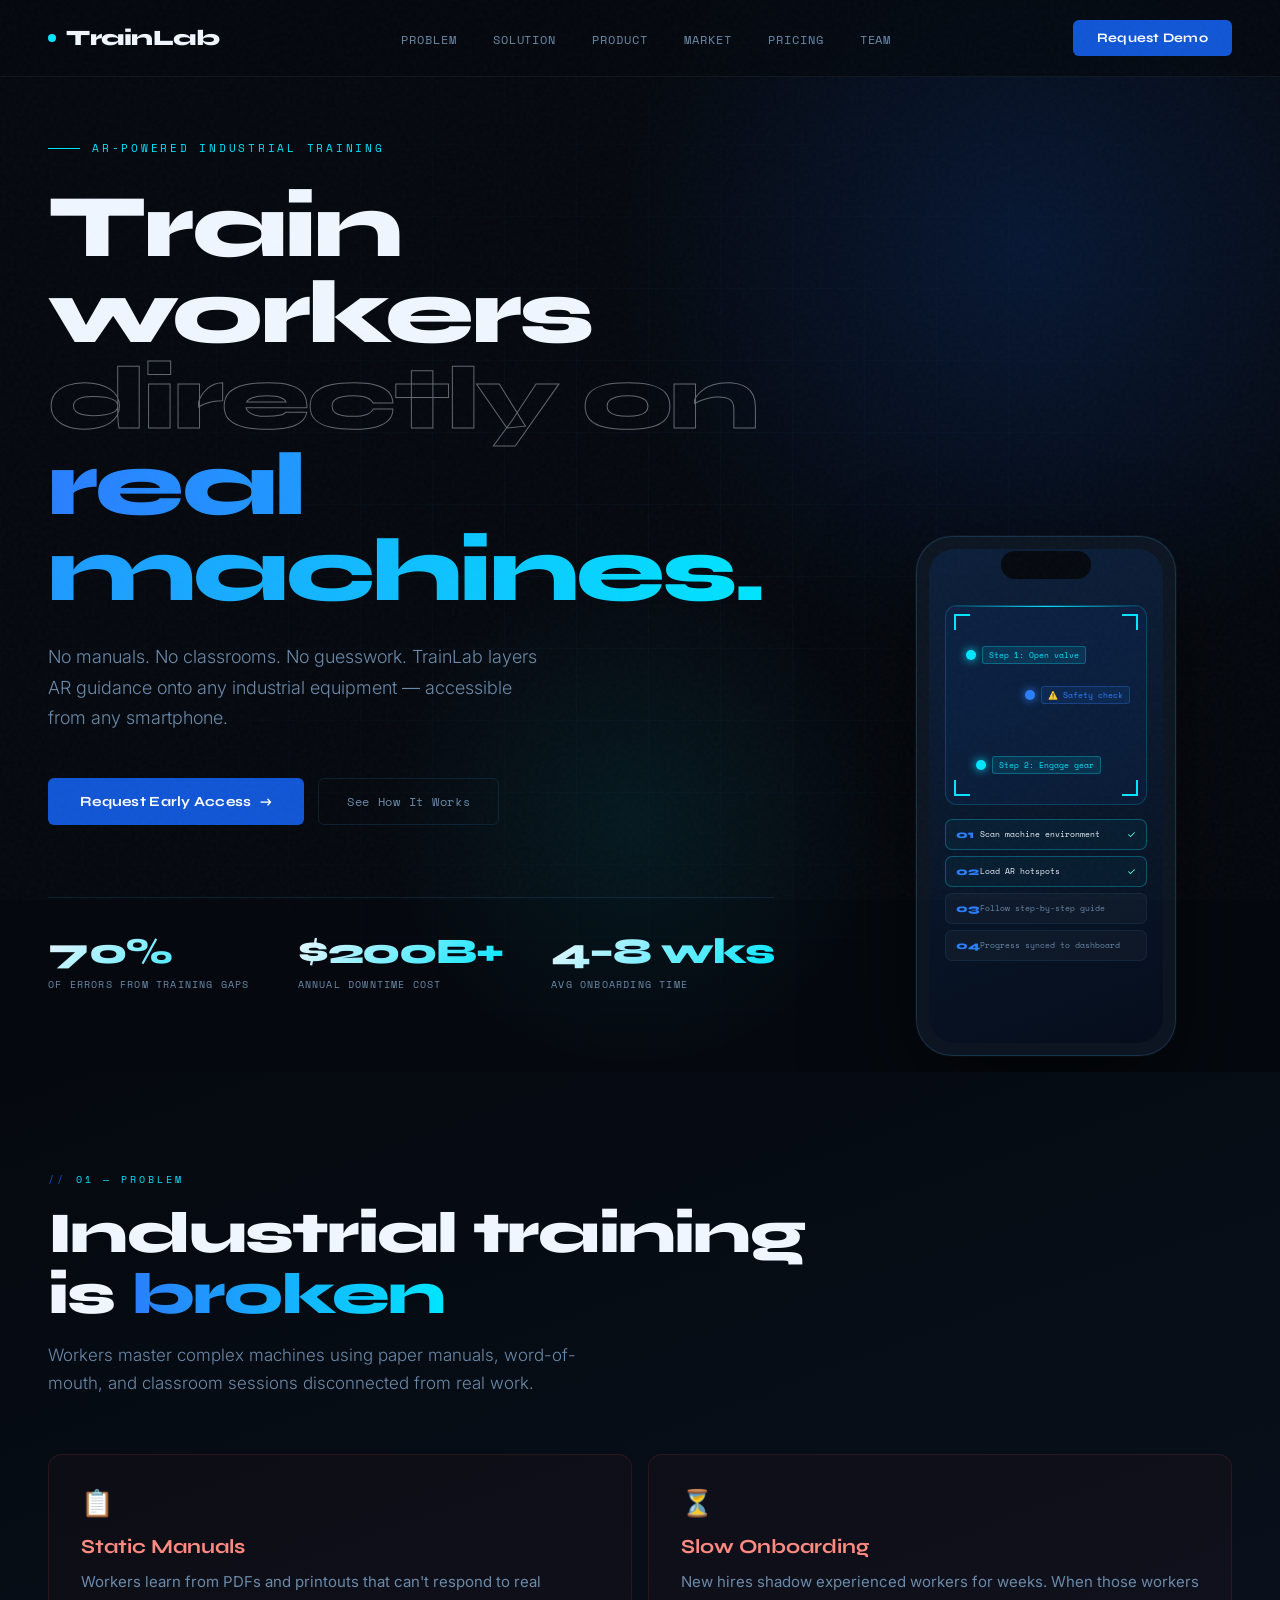
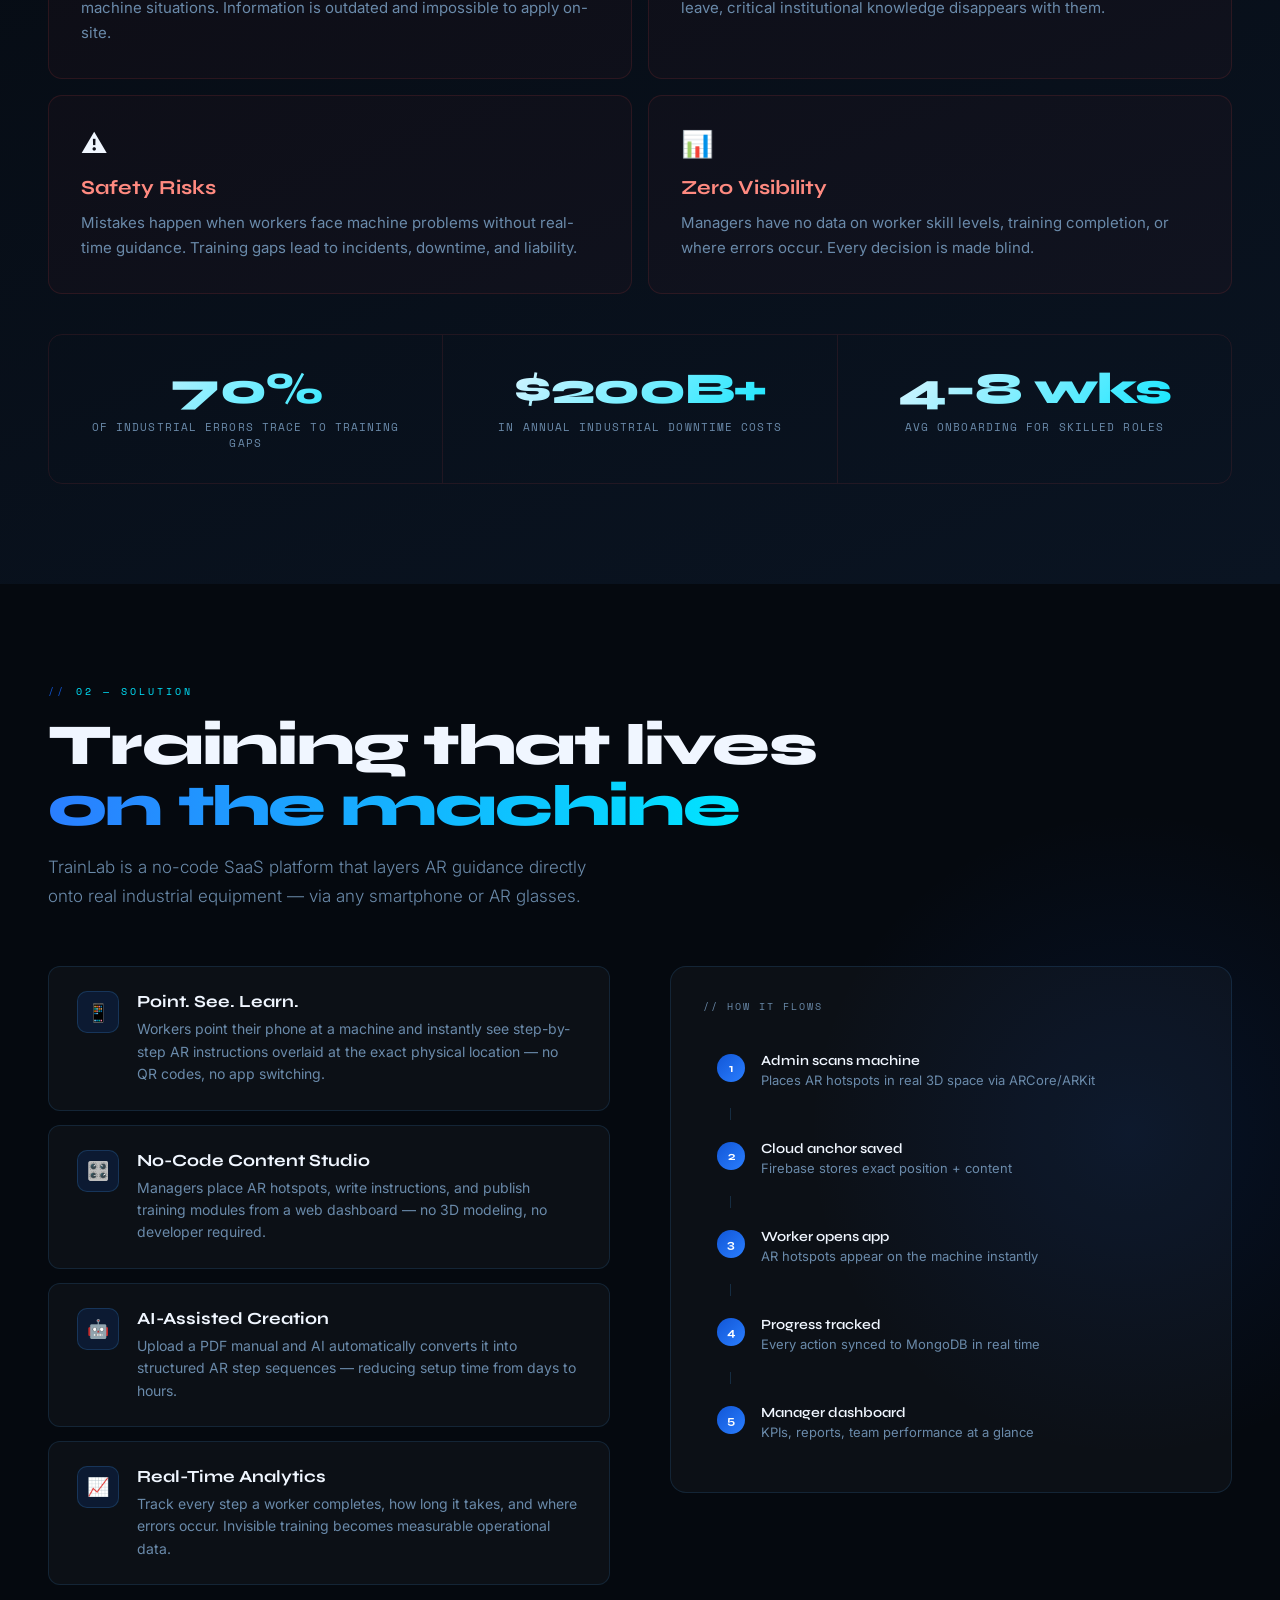
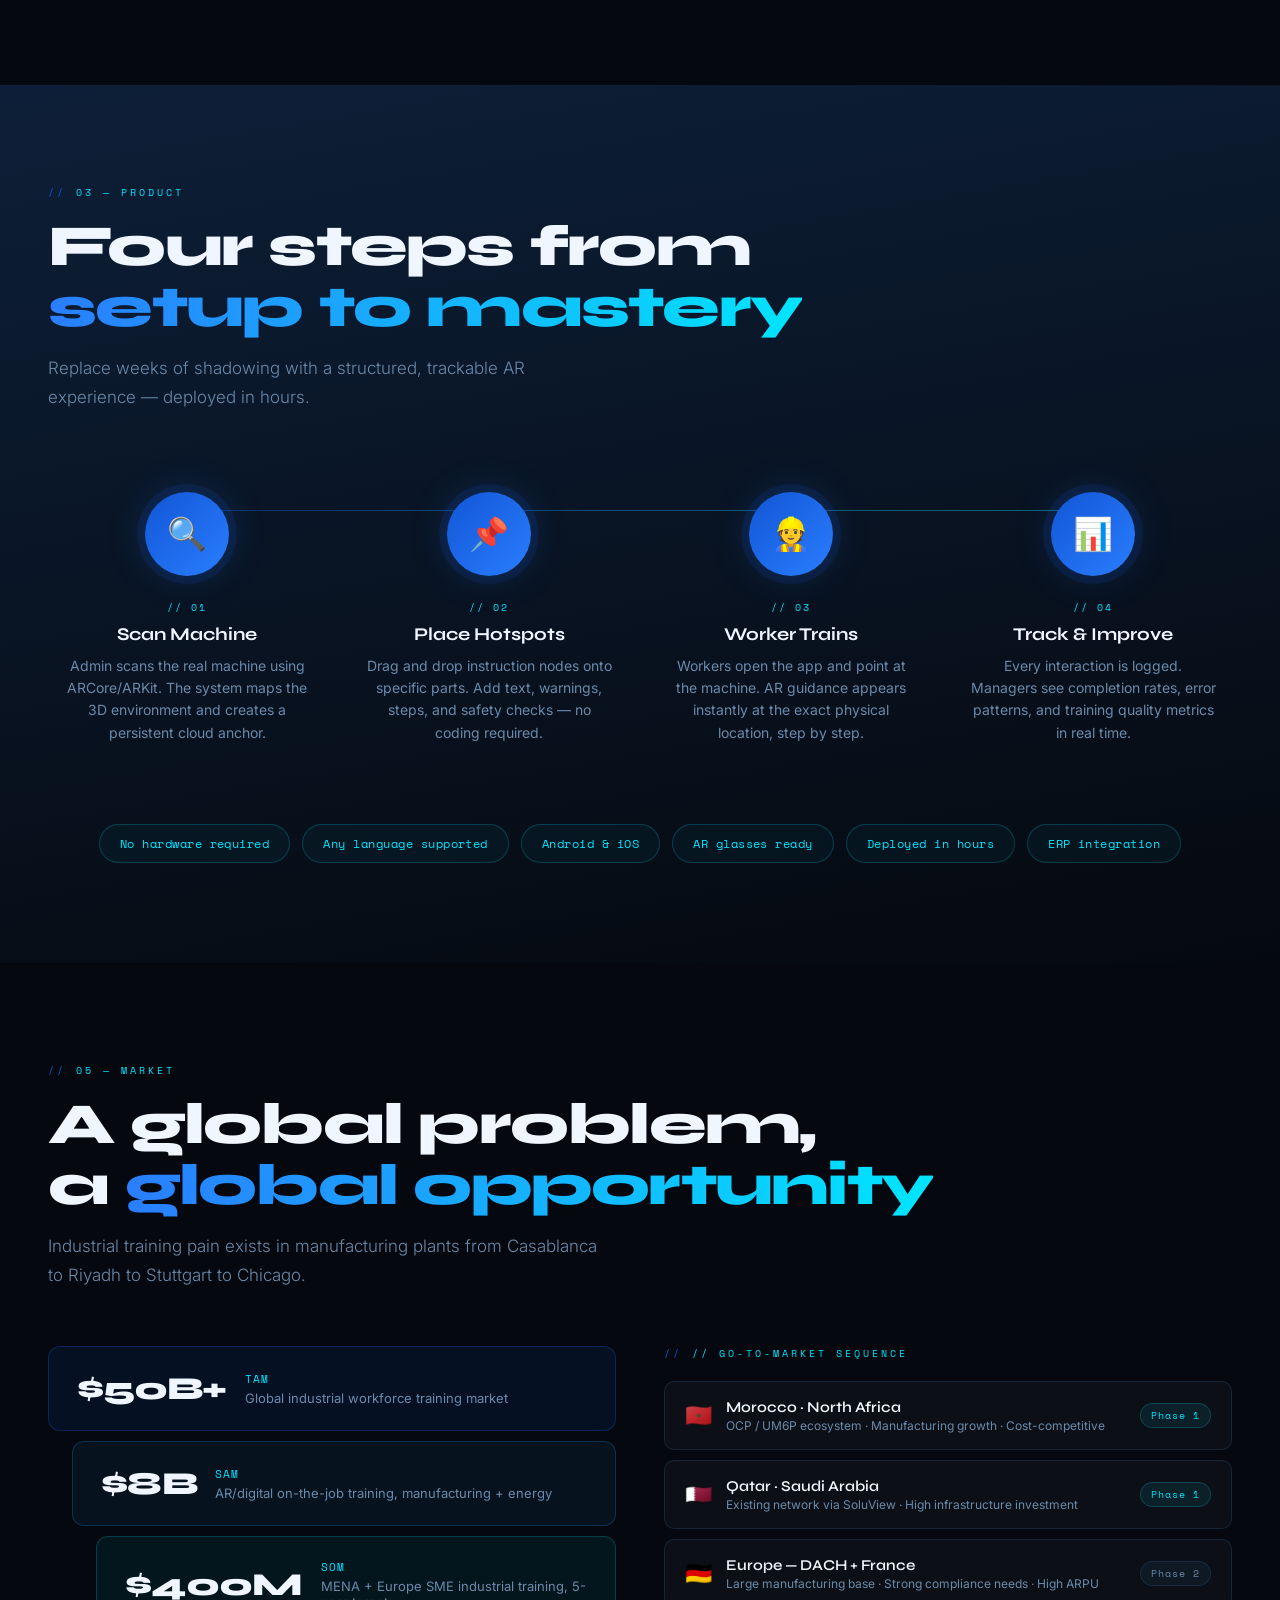
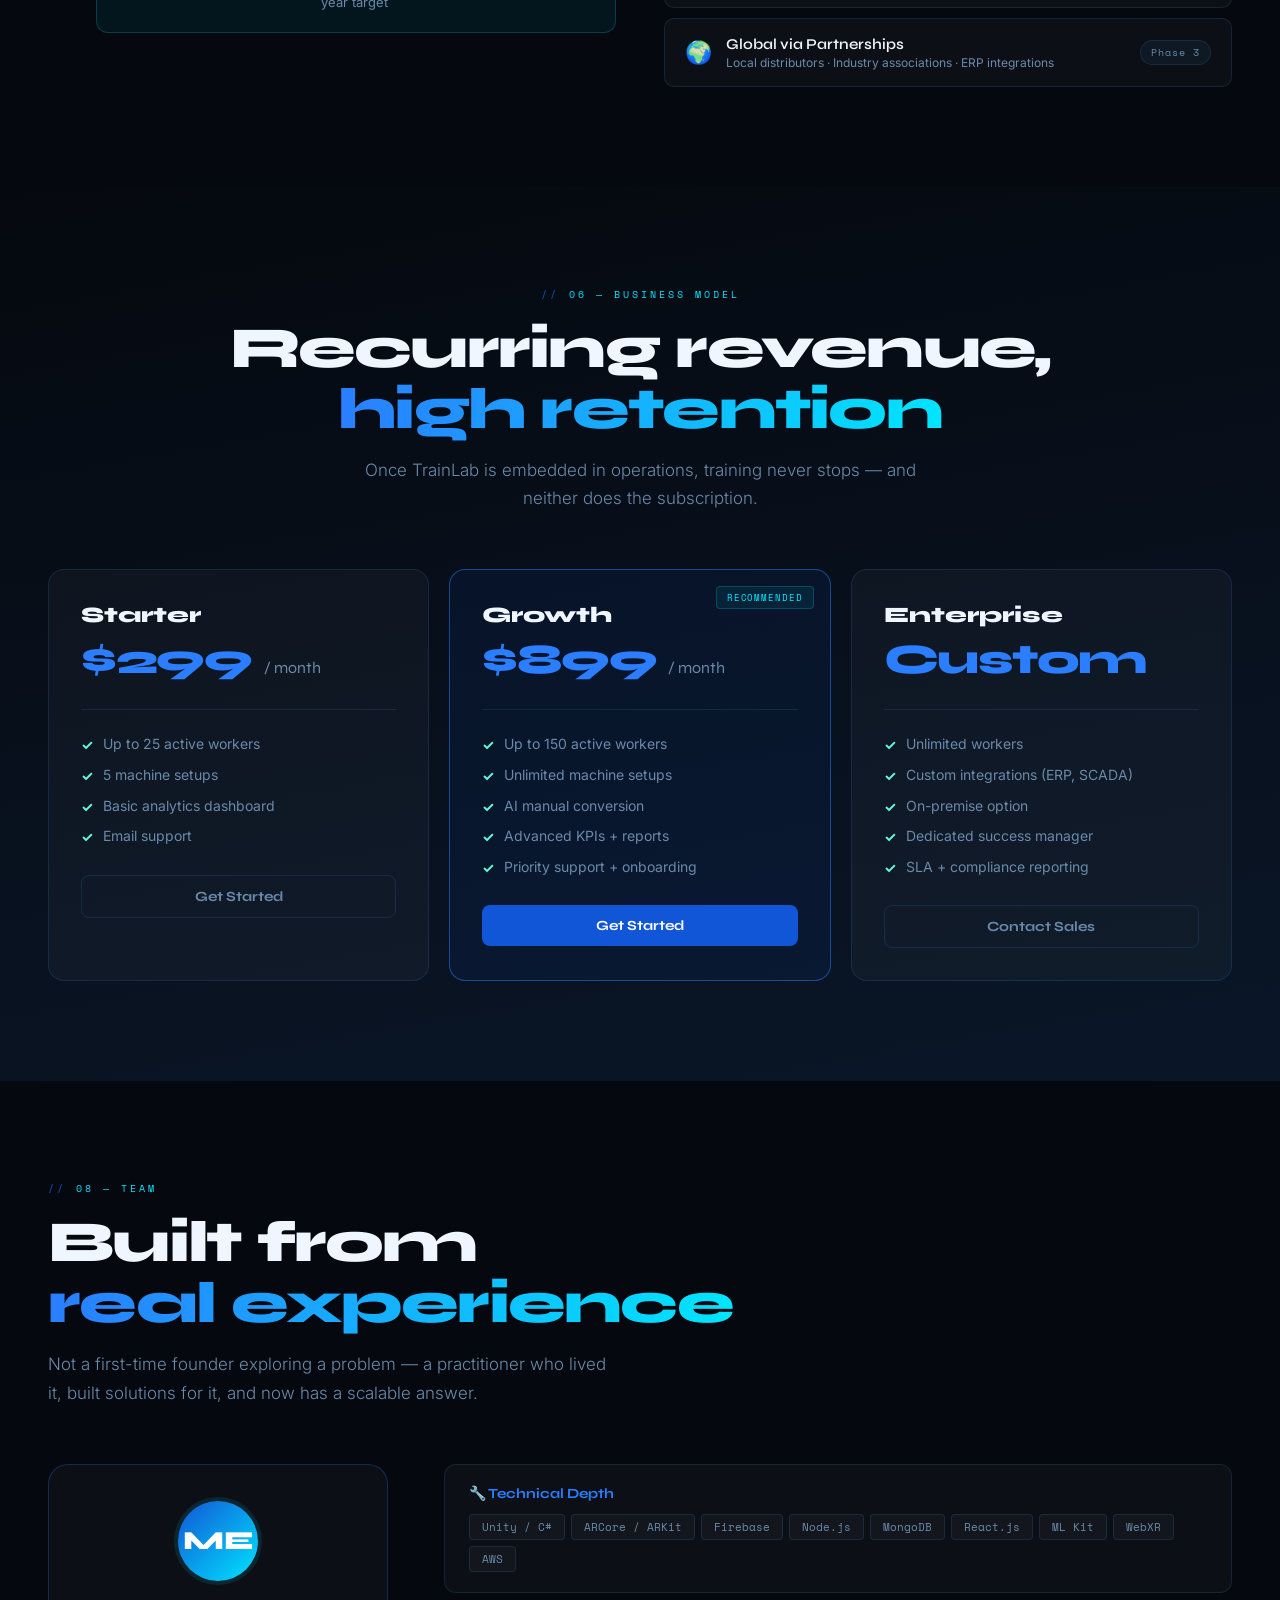
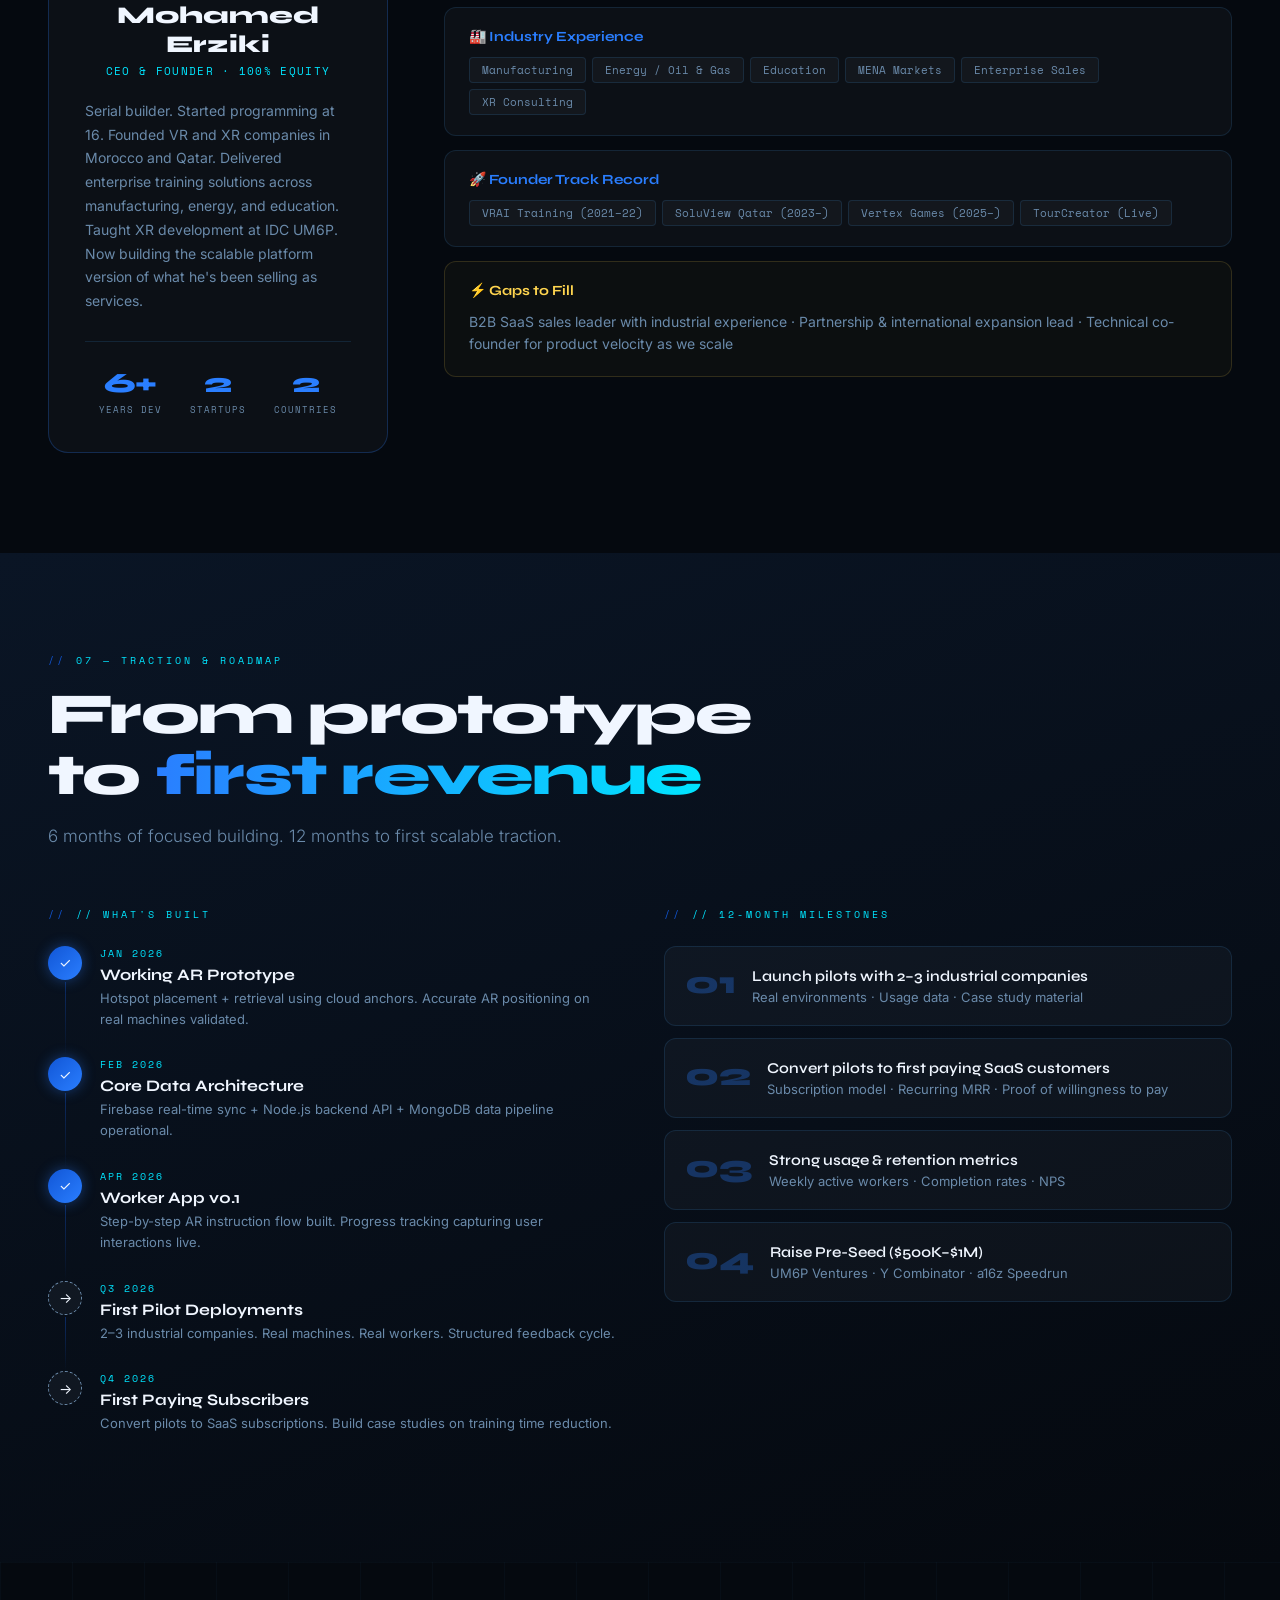
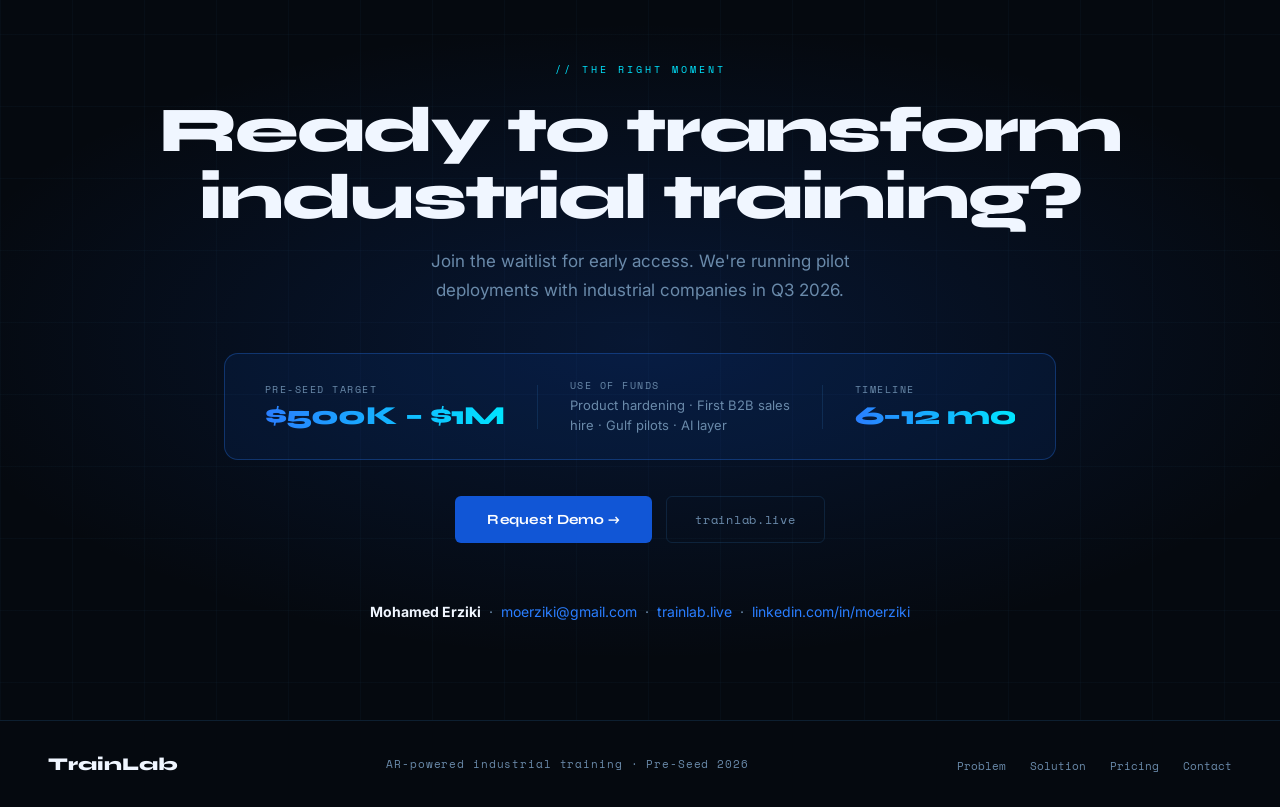
==== index.html @ 1e405a96 "Rename trainlab-landing.html to index.html" ====
<!DOCTYPE html>
<html lang="en">
<head>
  <meta charset="UTF-8" />
  <meta name="viewport" content="width=device-width, initial-scale=1.0" />
  <title>TrainLab — AR Industrial Training</title>
  <link rel="preconnect" href="https://fonts.googleapis.com" />
  <link rel="preconnect" href="https://fonts.gstatic.com" crossorigin />
  <link href="https://fonts.googleapis.com/css2?family=Syne:wght@400;500;600;700;800&family=Space+Mono:ital,wght@0,400;0,700;1,400&family=Inter:wght@300;400;500&display=swap" rel="stylesheet" />
  <style>
    :root {
      --ink: #05090f;
      --ink2: #0c1521;
      --blue: #1156d6;
      --blue-bright: #2a7eff;
      --cyan: #00e5ff;
      --cyan2: #64ffda;
      --white: #f0f6ff;
      --muted: #6a8aaa;
      --card: rgba(255,255,255,0.03);
      --border: rgba(66,165,245,0.14);
      --red: #ff4d4d;
    }
    *, *::before, *::after { box-sizing: border-box; margin: 0; padding: 0; }
    html { scroll-behavior: smooth; }
    body {
      font-family: 'Inter', sans-serif;
      background: var(--ink);
      color: var(--white);
      overflow-x: hidden;
    }

    /* ── NOISE TEXTURE ── */
    body::before {
      content: '';
      position: fixed;
      inset: 0;
      background-image: url("data:image/svg+xml,%3Csvg viewBox='0 0 256 256' xmlns='http://www.w3.org/2000/svg'%3E%3Cfilter id='n'%3E%3CfeTurbulence type='fractalNoise' baseFrequency='0.9' numOctaves='4' stitchTiles='stitch'/%3E%3C/filter%3E%3Crect width='100%25' height='100%25' filter='url(%23n)' opacity='1'/%3E%3C/svg%3E");
      opacity: 0.03;
      pointer-events: none;
      z-index: 9999;
    }

    /* ── NAV ── */
    nav {
      position: fixed;
      top: 0; left: 0; right: 0;
      z-index: 100;
      display: flex;
      align-items: center;
      justify-content: space-between;
      padding: 20px 48px;
      border-bottom: 1px solid rgba(255,255,255,0.05);
      backdrop-filter: blur(20px);
      background: rgba(5,9,15,0.7);
    }
    .nav-logo {
      font-family: 'Syne', sans-serif;
      font-weight: 800;
      font-size: 22px;
      color: var(--white);
      letter-spacing: -0.02em;
      display: flex;
      align-items: center;
      gap: 10px;
      text-decoration: none;
    }
    .nav-logo-dot {
      width: 8px; height: 8px;
      background: var(--cyan);
      border-radius: 50%;
      animation: pulse 2s ease-in-out infinite;
    }
    @keyframes pulse {
      0%, 100% { opacity: 1; transform: scale(1); }
      50% { opacity: 0.5; transform: scale(0.7); }
    }
    .nav-links {
      display: flex;
      gap: 36px;
      list-style: none;
    }
    .nav-links a {
      font-family: 'Space Mono', monospace;
      font-size: 12px;
      color: var(--muted);
      text-decoration: none;
      letter-spacing: 0.08em;
      text-transform: uppercase;
      transition: color 0.2s;
    }
    .nav-links a:hover { color: var(--white); }
    .nav-cta {
      font-family: 'Syne', sans-serif;
      font-weight: 700;
      font-size: 13px;
      padding: 10px 24px;
      background: var(--blue);
      color: #fff;
      border: none;
      border-radius: 6px;
      cursor: pointer;
      text-decoration: none;
      letter-spacing: 0.02em;
      transition: background 0.2s, transform 0.15s;
    }
    .nav-cta:hover { background: var(--blue-bright); transform: translateY(-1px); }

    /* ── HERO ── */
    #hero {
      min-height: 100vh;
      display: flex;
      flex-direction: column;
      justify-content: center;
      align-items: flex-start;
      padding: 140px 48px 80px;
      position: relative;
      overflow: hidden;
    }
    .hero-bg {
      position: absolute;
      inset: 0;
      pointer-events: none;
    }
    .hero-bg-circle1 {
      position: absolute;
      width: 900px; height: 900px;
      border-radius: 50%;
      background: radial-gradient(circle, rgba(17,86,214,0.18) 0%, transparent 65%);
      top: -200px; right: -200px;
    }
    .hero-bg-circle2 {
      position: absolute;
      width: 500px; height: 500px;
      border-radius: 50%;
      background: radial-gradient(circle, rgba(0,229,255,0.07) 0%, transparent 70%);
      bottom: 0; left: 30%;
    }
    .hero-grid {
      position: absolute;
      inset: 0;
      background-image:
        linear-gradient(rgba(66,165,245,0.04) 1px, transparent 1px),
        linear-gradient(90deg, rgba(66,165,245,0.04) 1px, transparent 1px);
      background-size: 72px 72px;
      mask-image: radial-gradient(ellipse 70% 70% at 50% 50%, black, transparent);
    }
    .hero-eyebrow {
      font-family: 'Space Mono', monospace;
      font-size: 11px;
      letter-spacing: 0.25em;
      text-transform: uppercase;
      color: var(--cyan);
      margin-bottom: 28px;
      display: flex;
      align-items: center;
      gap: 12px;
      opacity: 0;
      animation: fadeUp 0.7s 0.1s forwards;
    }
    .hero-eyebrow::before {
      content: '';
      display: block;
      width: 32px; height: 1px;
      background: var(--cyan);
    }
    .hero-title {
      font-family: 'Syne', sans-serif;
      font-weight: 800;
      font-size: clamp(52px, 7vw, 96px);
      line-height: 0.96;
      letter-spacing: -0.03em;
      max-width: 820px;
      opacity: 0;
      animation: fadeUp 0.7s 0.2s forwards;
    }
    .hero-title .line2 { color: transparent; -webkit-text-stroke: 1px rgba(240,246,255,0.4); }
    .hero-title .accent {
      background: linear-gradient(90deg, var(--blue-bright), var(--cyan));
      -webkit-background-clip: text;
      -webkit-text-fill-color: transparent;
      background-clip: text;
    }
    .hero-sub {
      font-size: 18px;
      font-weight: 300;
      color: var(--muted);
      max-width: 500px;
      line-height: 1.7;
      margin-top: 28px;
      opacity: 0;
      animation: fadeUp 0.7s 0.35s forwards;
    }
    .hero-actions {
      display: flex;
      gap: 14px;
      margin-top: 44px;
      opacity: 0;
      animation: fadeUp 0.7s 0.5s forwards;
    }
    .btn-primary {
      font-family: 'Syne', sans-serif;
      font-weight: 700;
      font-size: 14px;
      padding: 14px 32px;
      background: var(--blue);
      color: #fff;
      border: none;
      border-radius: 6px;
      cursor: pointer;
      text-decoration: none;
      letter-spacing: 0.02em;
      transition: background 0.2s, transform 0.15s;
      display: inline-flex;
      align-items: center;
      gap: 8px;
    }
    .btn-primary:hover { background: var(--blue-bright); transform: translateY(-2px); }
    .btn-secondary {
      font-family: 'Space Mono', monospace;
      font-size: 12px;
      padding: 14px 28px;
      border: 1px solid var(--border);
      border-radius: 6px;
      color: var(--muted);
      text-decoration: none;
      letter-spacing: 0.06em;
      transition: border-color 0.2s, color 0.2s;
    }
    .btn-secondary:hover { border-color: var(--blue-bright); color: var(--white); }

    .hero-stats {
      display: flex;
      gap: 48px;
      margin-top: 72px;
      padding-top: 32px;
      border-top: 1px solid var(--border);
      opacity: 0;
      animation: fadeUp 0.7s 0.65s forwards;
    }
    .hs {
      display: flex;
      flex-direction: column;
      gap: 4px;
    }
    .hs-num {
      font-family: 'Syne', sans-serif;
      font-size: 36px;
      font-weight: 800;
      background: linear-gradient(135deg, var(--white), var(--cyan));
      -webkit-background-clip: text;
      -webkit-text-fill-color: transparent;
      background-clip: text;
      letter-spacing: -0.03em;
    }
    .hs-label {
      font-family: 'Space Mono', monospace;
      font-size: 10px;
      letter-spacing: 0.12em;
      text-transform: uppercase;
      color: var(--muted);
    }

    /* HERO PHONE MOCKUP */
    .hero-mockup {
      position: absolute;
      right: 5%;
      top: 50%;
      transform: translateY(-50%);
      width: 340px;
      opacity: 0;
      animation: fadeUp 0.9s 0.5s forwards;
    }
    .phone-frame {
      width: 260px;
      height: 520px;
      background: var(--ink2);
      border-radius: 36px;
      border: 1px solid rgba(66,165,245,0.2);
      box-shadow: 0 40px 100px rgba(0,0,0,0.6), 0 0 0 1px rgba(255,255,255,0.04);
      position: relative;
      overflow: hidden;
      margin: 0 auto;
    }
    .phone-screen {
      position: absolute;
      inset: 12px;
      border-radius: 26px;
      background: linear-gradient(160deg, #0c1f3a 0%, #060e1c 100%);
      overflow: hidden;
      display: flex;
      flex-direction: column;
      align-items: center;
      padding: 24px 16px;
    }
    .phone-notch {
      position: absolute;
      top: 14px; left: 50%;
      transform: translateX(-50%);
      width: 90px; height: 28px;
      background: var(--ink);
      border-radius: 20px;
      z-index: 5;
    }
    .ar-overlay {
      width: 100%; height: 200px;
      background: rgba(17,86,214,0.08);
      border: 1px solid rgba(0,229,255,0.2);
      border-radius: 12px;
      margin-top: 32px;
      position: relative;
      overflow: hidden;
      flex-shrink: 0;
    }
    .ar-corner { position: absolute; width: 16px; height: 16px; border-color: var(--cyan); border-style: solid; }
    .ar-corner.tl { top: 8px; left: 8px; border-width: 2px 0 0 2px; }
    .ar-corner.tr { top: 8px; right: 8px; border-width: 2px 2px 0 0; }
    .ar-corner.bl { bottom: 8px; left: 8px; border-width: 0 0 2px 2px; }
    .ar-corner.br { bottom: 8px; right: 8px; border-width: 0 2px 2px 0; }
    .ar-hotspot {
      position: absolute;
      display: flex;
      align-items: center;
      gap: 6px;
    }
    .ar-dot {
      width: 10px; height: 10px;
      border-radius: 50%;
      background: var(--cyan);
      box-shadow: 0 0 10px var(--cyan);
      animation: blink 2s ease-in-out infinite;
    }
    .ar-dot2 { background: var(--blue-bright); box-shadow: 0 0 10px var(--blue-bright); animation-delay: 0.7s; }
    @keyframes blink {
      0%,100% { opacity: 1; } 50% { opacity: 0.3; }
    }
    .ar-tag {
      font-family: 'Space Mono', monospace;
      font-size: 8px;
      color: var(--cyan);
      background: rgba(0,229,255,0.1);
      border: 1px solid rgba(0,229,255,0.3);
      padding: 2px 6px;
      border-radius: 3px;
      white-space: nowrap;
    }
    .ar-tag2 { color: var(--blue-bright); background: rgba(42,126,255,0.1); border-color: rgba(42,126,255,0.3); }
    .ar-hotspot1 { top: 40px; left: 20px; }
    .ar-hotspot2 { top: 80px; right: 16px; }
    .ar-hotspot3 { bottom: 30px; left: 30px; }
    .ar-scan-line {
      position: absolute;
      left: 0; right: 0;
      height: 1px;
      background: linear-gradient(90deg, transparent, var(--cyan), transparent);
      animation: scanLine 3s ease-in-out infinite;
      top: 0;
    }
    @keyframes scanLine {
      0% { top: 0; opacity: 0; }
      10% { opacity: 1; }
      90% { opacity: 1; }
      100% { top: 100%; opacity: 0; }
    }

    .phone-steps {
      width: 100%;
      margin-top: 14px;
      display: flex;
      flex-direction: column;
      gap: 6px;
    }
    .ps-item {
      display: flex;
      align-items: center;
      gap: 8px;
      padding: 8px 10px;
      background: rgba(255,255,255,0.03);
      border: 1px solid rgba(66,165,245,0.1);
      border-radius: 7px;
    }
    .ps-num {
      font-family: 'Syne', sans-serif;
      font-size: 11px;
      font-weight: 800;
      color: var(--blue-bright);
      width: 16px;
    }
    .ps-text {
      font-family: 'Space Mono', monospace;
      font-size: 8px;
      color: var(--muted);
    }
    .ps-check { margin-left: auto; color: var(--cyan2); font-size: 10px; }
    .ps-item.active { border-color: rgba(0,229,255,0.3); background: rgba(0,229,255,0.04); }
    .ps-item.active .ps-text { color: var(--white); }

    @keyframes fadeUp {
      from { opacity: 0; transform: translateY(24px); }
      to { opacity: 1; transform: translateY(0); }
    }

    /* ── SECTION BASE ── */
    section { padding: 100px 48px; }
    .section-label {
      font-family: 'Space Mono', monospace;
      font-size: 10px;
      letter-spacing: 0.3em;
      text-transform: uppercase;
      color: var(--cyan);
      margin-bottom: 16px;
      display: flex;
      align-items: center;
      gap: 10px;
    }
    .section-label::before {
      content: '//';
      color: var(--blue);
    }
    .section-title {
      font-family: 'Syne', sans-serif;
      font-weight: 800;
      font-size: clamp(36px, 5vw, 58px);
      letter-spacing: -0.03em;
      line-height: 1.05;
      margin-bottom: 16px;
    }
    .section-title .hl {
      background: linear-gradient(90deg, var(--blue-bright), var(--cyan));
      -webkit-background-clip: text;
      -webkit-text-fill-color: transparent;
      background-clip: text;
    }
    .section-sub {
      font-size: 17px;
      color: var(--muted);
      max-width: 560px;
      line-height: 1.7;
      font-weight: 300;
    }
    .max-w { max-width: 1200px; margin: 0 auto; }

    /* ── PROBLEM ── */
    #problem { background: linear-gradient(160deg, var(--ink) 0%, #0a1422 100%); }
    .problem-grid {
      display: grid;
      grid-template-columns: repeat(2, 1fr);
      gap: 16px;
      margin-top: 56px;
    }
    .prob-card {
      padding: 32px;
      border: 1px solid rgba(255,77,77,0.12);
      background: rgba(255,77,77,0.03);
      border-radius: 14px;
      transition: border-color 0.3s, transform 0.3s;
      position: relative;
      overflow: hidden;
    }
    .prob-card::before {
      content: '';
      position: absolute;
      top: 0; left: 0; right: 0;
      height: 2px;
      background: linear-gradient(90deg, transparent, rgba(255,77,77,0.5), transparent);
      opacity: 0;
      transition: opacity 0.3s;
    }
    .prob-card:hover { border-color: rgba(255,77,77,0.3); transform: translateY(-3px); }
    .prob-card:hover::before { opacity: 1; }
    .prob-icon {
      font-size: 26px;
      margin-bottom: 16px;
      display: block;
    }
    .prob-title {
      font-family: 'Syne', sans-serif;
      font-weight: 700;
      font-size: 20px;
      color: #ff8a80;
      margin-bottom: 10px;
    }
    .prob-body {
      font-size: 15px;
      color: var(--muted);
      line-height: 1.7;
    }
    .stats-row {
      display: flex;
      gap: 0;
      margin-top: 40px;
      border: 1px solid rgba(255,77,77,0.1);
      border-radius: 14px;
      overflow: hidden;
    }
    .stat-cell {
      flex: 1;
      padding: 32px 24px;
      text-align: center;
      border-right: 1px solid rgba(255,77,77,0.1);
    }
    .stat-cell:last-child { border-right: none; }
    .stat-n {
      font-family: 'Syne', sans-serif;
      font-weight: 800;
      font-size: 44px;
      letter-spacing: -0.03em;
      background: linear-gradient(135deg, var(--white), var(--cyan));
      -webkit-background-clip: text;
      -webkit-text-fill-color: transparent;
      background-clip: text;
      line-height: 1;
    }
    .stat-l {
      font-family: 'Space Mono', monospace;
      font-size: 11px;
      letter-spacing: 0.1em;
      text-transform: uppercase;
      color: var(--muted);
      margin-top: 8px;
    }

    /* ── SOLUTION ── */
    #solution {
      background: var(--ink);
      position: relative;
      overflow: hidden;
    }
    #solution::before {
      content: '';
      position: absolute;
      right: -200px; top: 50%;
      transform: translateY(-50%);
      width: 700px; height: 700px;
      border-radius: 50%;
      background: radial-gradient(circle, rgba(17,86,214,0.12) 0%, transparent 65%);
      pointer-events: none;
    }
    .sol-split {
      display: grid;
      grid-template-columns: 1fr 1fr;
      gap: 60px;
      align-items: start;
      margin-top: 56px;
    }
    .sol-cards {
      display: flex;
      flex-direction: column;
      gap: 14px;
    }
    .sol-card {
      padding: 24px 28px;
      background: var(--card);
      border: 1px solid var(--border);
      border-radius: 12px;
      display: flex;
      gap: 18px;
      align-items: flex-start;
      transition: border-color 0.3s, transform 0.2s;
    }
    .sol-card:hover { border-color: rgba(42,126,255,0.4); transform: translateX(4px); }
    .sol-icon {
      width: 42px; height: 42px;
      border-radius: 10px;
      background: rgba(17,86,214,0.15);
      border: 1px solid rgba(66,165,245,0.2);
      display: flex;
      align-items: center;
      justify-content: center;
      font-size: 18px;
      flex-shrink: 0;
    }
    .sol-card-title {
      font-family: 'Syne', sans-serif;
      font-weight: 700;
      font-size: 17px;
      color: var(--white);
      margin-bottom: 6px;
    }
    .sol-card-body {
      font-size: 14px;
      color: var(--muted);
      line-height: 1.6;
    }
    .sol-flow {
      background: var(--card);
      border: 1px solid var(--border);
      border-radius: 16px;
      padding: 32px;
    }
    .sol-flow-title {
      font-family: 'Space Mono', monospace;
      font-size: 10px;
      letter-spacing: 0.2em;
      text-transform: uppercase;
      color: var(--muted);
      margin-bottom: 24px;
    }
    .flow-item {
      display: flex;
      gap: 16px;
      align-items: flex-start;
      padding: 14px;
      border-radius: 10px;
      margin-bottom: 6px;
      transition: background 0.2s;
    }
    .flow-item:hover { background: rgba(42,126,255,0.05); }
    .flow-dot {
      width: 28px; height: 28px;
      border-radius: 50%;
      background: linear-gradient(135deg, var(--blue), var(--blue-bright));
      display: flex;
      align-items: center;
      justify-content: center;
      font-family: 'Syne', sans-serif;
      font-weight: 700;
      font-size: 12px;
      flex-shrink: 0;
      color: #fff;
      margin-top: 2px;
    }
    .flow-info-title {
      font-family: 'Syne', sans-serif;
      font-weight: 600;
      font-size: 14px;
      color: var(--white);
      margin-bottom: 3px;
    }
    .flow-info-sub {
      font-size: 13px;
      color: var(--muted);
    }
    .flow-connector {
      width: 1px; height: 12px;
      background: rgba(66,165,245,0.2);
      margin-left: 27px;
      margin-bottom: 6px;
    }

    /* ── HOW IT WORKS ── */
    #how {
      background: linear-gradient(170deg, #0d1f38 0%, var(--ink) 100%);
    }
    .steps-row {
      display: grid;
      grid-template-columns: repeat(4, 1fr);
      gap: 24px;
      margin-top: 56px;
      position: relative;
    }
    .steps-row::before {
      content: '';
      position: absolute;
      top: 42px; left: 10%; right: 10%;
      height: 1px;
      background: linear-gradient(90deg, var(--blue), var(--cyan));
      opacity: 0.4;
    }
    .step-item {
      display: flex;
      flex-direction: column;
      align-items: center;
      text-align: center;
      padding: 24px 16px;
    }
    .step-circle {
      width: 84px; height: 84px;
      border-radius: 50%;
      background: linear-gradient(135deg, var(--blue), var(--blue-bright));
      display: flex;
      align-items: center;
      justify-content: center;
      font-size: 32px;
      margin-bottom: 24px;
      box-shadow: 0 0 0 8px rgba(17,86,214,0.12), 0 0 40px rgba(42,126,255,0.2);
      position: relative;
      z-index: 1;
    }
    .step-num {
      font-family: 'Space Mono', monospace;
      font-size: 10px;
      letter-spacing: 0.2em;
      color: var(--cyan);
      margin-bottom: 8px;
    }
    .step-title {
      font-family: 'Syne', sans-serif;
      font-weight: 700;
      font-size: 18px;
      color: var(--white);
      margin-bottom: 10px;
    }
    .step-desc {
      font-size: 14px;
      color: var(--muted);
      line-height: 1.6;
    }
    .feature-pills {
      display: flex;
      gap: 12px;
      flex-wrap: wrap;
      justify-content: center;
      margin-top: 56px;
    }
    .feature-pill {
      font-family: 'Space Mono', monospace;
      font-size: 12px;
      padding: 10px 20px;
      border: 1px solid rgba(0,229,255,0.2);
      border-radius: 999px;
      color: var(--cyan);
      background: rgba(0,229,255,0.04);
      letter-spacing: 0.04em;
    }

    /* ── MARKET ── */
    #market { background: var(--ink); }
    .market-grid {
      display: grid;
      grid-template-columns: 1fr 1fr;
      gap: 48px;
      margin-top: 56px;
      align-items: start;
    }
    .funnel {
      display: flex;
      flex-direction: column;
      gap: 10px;
    }
    .funnel-row {
      display: flex;
      align-items: center;
      gap: 18px;
      padding: 22px 28px;
      border-radius: 12px;
      border: 1px solid;
      transition: transform 0.2s;
    }
    .funnel-row:hover { transform: translateX(6px); }
    .fr-tam { background: rgba(17,86,214,0.1); border-color: rgba(17,86,214,0.3); }
    .fr-sam { background: rgba(30,136,229,0.08); border-color: rgba(30,136,229,0.25); margin-left: 24px; }
    .fr-som { background: rgba(0,229,255,0.06); border-color: rgba(0,229,255,0.2); margin-left: 48px; }
    .fr-val {
      font-family: 'Syne', sans-serif;
      font-size: 32px;
      font-weight: 800;
      color: var(--white);
      white-space: nowrap;
      letter-spacing: -0.02em;
    }
    .fr-name {
      font-family: 'Space Mono', monospace;
      font-size: 11px;
      letter-spacing: 0.1em;
      color: var(--cyan);
      text-transform: uppercase;
      margin-bottom: 3px;
    }
    .fr-desc {
      font-size: 13px;
      color: var(--muted);
    }
    .gtm-list {
      display: flex;
      flex-direction: column;
      gap: 10px;
    }
    .gtm-item {
      display: flex;
      align-items: center;
      gap: 14px;
      padding: 16px 20px;
      background: var(--card);
      border: 1px solid var(--border);
      border-radius: 10px;
      transition: border-color 0.3s;
    }
    .gtm-item:hover { border-color: rgba(66,165,245,0.3); }
    .gtm-flag { font-size: 22px; }
    .gtm-place { font-family: 'Syne', sans-serif; font-weight: 600; font-size: 15px; color: var(--white); }
    .gtm-note { font-size: 12px; color: var(--muted); margin-top: 2px; }
    .gtm-badge {
      margin-left: auto;
      font-family: 'Space Mono', monospace;
      font-size: 10px;
      letter-spacing: 0.1em;
      padding: 4px 10px;
      border-radius: 999px;
      white-space: nowrap;
    }
    .gb-first { background: rgba(0,229,255,0.08); color: var(--cyan); border: 1px solid rgba(0,229,255,0.2); }
    .gb-next { background: rgba(66,165,245,0.06); color: var(--muted); border: 1px solid var(--border); }

    /* ── PRICING ── */
    #pricing { background: linear-gradient(170deg, var(--ink) 0%, #0a1628 100%); }
    .pricing-grid {
      display: grid;
      grid-template-columns: repeat(3, 1fr);
      gap: 20px;
      margin-top: 56px;
    }
    .price-card {
      padding: 32px;
      border: 1px solid var(--border);
      border-radius: 16px;
      background: var(--card);
      position: relative;
      overflow: hidden;
      transition: border-color 0.3s, transform 0.2s;
    }
    .price-card:hover { transform: translateY(-4px); }
    .price-card.featured {
      border-color: rgba(42,126,255,0.5);
      background: rgba(17,86,214,0.08);
    }
    .price-badge {
      position: absolute;
      top: 16px; right: 16px;
      font-family: 'Space Mono', monospace;
      font-size: 9px;
      letter-spacing: 0.1em;
      text-transform: uppercase;
      padding: 4px 10px;
      border-radius: 4px;
      background: rgba(0,229,255,0.08);
      color: var(--cyan);
      border: 1px solid rgba(0,229,255,0.2);
    }
    .pc-name {
      font-family: 'Syne', sans-serif;
      font-weight: 800;
      font-size: 22px;
      color: var(--white);
      margin-bottom: 6px;
    }
    .pc-price {
      font-family: 'Syne', sans-serif;
      font-weight: 800;
      font-size: 42px;
      color: var(--blue-bright);
      letter-spacing: -0.03em;
    }
    .pc-price span {
      font-size: 16px;
      font-weight: 400;
      color: var(--muted);
      letter-spacing: 0;
    }
    .pc-divider {
      height: 1px;
      background: var(--border);
      margin: 24px 0;
    }
    .pc-feat {
      display: flex;
      align-items: flex-start;
      gap: 10px;
      font-size: 14px;
      color: var(--muted);
      margin-bottom: 10px;
      line-height: 1.4;
    }
    .pc-feat::before {
      content: '✓';
      color: var(--cyan2);
      font-weight: 700;
      flex-shrink: 0;
      margin-top: 1px;
    }
    .pc-btn {
      display: block;
      width: 100%;
      margin-top: 28px;
      padding: 12px;
      text-align: center;
      font-family: 'Syne', sans-serif;
      font-weight: 700;
      font-size: 14px;
      border-radius: 8px;
      text-decoration: none;
      transition: all 0.2s;
      border: none;
      cursor: pointer;
    }
    .pc-btn.outline {
      border: 1px solid var(--border);
      color: var(--muted);
      background: transparent;
    }
    .pc-btn.outline:hover { border-color: var(--blue-bright); color: var(--white); }
    .pc-btn.solid {
      background: var(--blue);
      color: #fff;
    }
    .pc-btn.solid:hover { background: var(--blue-bright); }

    /* ── TEAM ── */
    #team { background: var(--ink); }
    .team-split {
      display: grid;
      grid-template-columns: 340px 1fr;
      gap: 56px;
      margin-top: 56px;
      align-items: start;
    }
    .founder-wrap {
      background: var(--card);
      border: 1px solid rgba(42,126,255,0.25);
      border-radius: 20px;
      padding: 36px;
      text-align: center;
    }
    .avatar {
      width: 80px; height: 80px;
      border-radius: 50%;
      background: linear-gradient(135deg, var(--blue), var(--cyan));
      display: flex;
      align-items: center;
      justify-content: center;
      font-family: 'Syne', sans-serif;
      font-weight: 800;
      font-size: 26px;
      color: #fff;
      margin: 0 auto 20px;
      box-shadow: 0 0 0 4px rgba(0,229,255,0.1);
    }
    .founder-name {
      font-family: 'Syne', sans-serif;
      font-weight: 800;
      font-size: 24px;
      color: var(--white);
      margin-bottom: 4px;
    }
    .founder-role {
      font-family: 'Space Mono', monospace;
      font-size: 11px;
      letter-spacing: 0.12em;
      text-transform: uppercase;
      color: var(--cyan);
      margin-bottom: 20px;
    }
    .founder-bio {
      font-size: 14px;
      color: var(--muted);
      line-height: 1.7;
      text-align: left;
    }
    .founder-nums {
      display: flex;
      justify-content: space-around;
      margin-top: 28px;
      padding-top: 24px;
      border-top: 1px solid var(--border);
    }
    .fn-val {
      font-family: 'Syne', sans-serif;
      font-weight: 800;
      font-size: 28px;
      color: var(--blue-bright);
      letter-spacing: -0.02em;
    }
    .fn-label {
      font-family: 'Space Mono', monospace;
      font-size: 9px;
      letter-spacing: 0.1em;
      text-transform: uppercase;
      color: var(--muted);
      margin-top: 3px;
    }
    .skills-area {
      display: flex;
      flex-direction: column;
      gap: 14px;
    }
    .skill-block {
      padding: 20px 24px;
      background: var(--card);
      border: 1px solid var(--border);
      border-radius: 12px;
    }
    .sb-title {
      font-family: 'Syne', sans-serif;
      font-weight: 700;
      font-size: 14px;
      color: var(--blue-bright);
      margin-bottom: 12px;
    }
    .sb-tags {
      display: flex;
      flex-wrap: wrap;
      gap: 6px;
    }
    .sb-tag {
      font-family: 'Space Mono', monospace;
      font-size: 11px;
      padding: 4px 12px;
      border: 1px solid var(--border);
      border-radius: 4px;
      color: var(--muted);
      background: rgba(255,255,255,0.03);
    }

    /* ── TRACTION ── */
    #traction { background: linear-gradient(160deg, #0a1525 0%, var(--ink) 100%); }
    .traction-layout {
      display: grid;
      grid-template-columns: 1fr 1fr;
      gap: 48px;
      margin-top: 56px;
    }
    .timeline {
      display: flex;
      flex-direction: column;
    }
    .tl-item {
      display: flex;
      gap: 18px;
      position: relative;
    }
    .tl-item:not(:last-child)::after {
      content: '';
      position: absolute;
      left: 17px; top: 36px; bottom: 0;
      width: 1px;
      background: linear-gradient(180deg, var(--blue) 0%, transparent 100%);
      opacity: 0.4;
    }
    .tl-dot-wrap {
      display: flex;
      flex-direction: column;
      align-items: center;
      flex-shrink: 0;
    }
    .tl-dot {
      width: 34px; height: 34px;
      border-radius: 50%;
      display: flex;
      align-items: center;
      justify-content: center;
      font-size: 14px;
      z-index: 1;
    }
    .tl-dot.done {
      background: linear-gradient(135deg, var(--blue), var(--blue-bright));
      box-shadow: 0 0 14px rgba(42,126,255,0.4);
    }
    .tl-dot.next {
      background: rgba(255,255,255,0.04);
      border: 1px dashed var(--muted);
    }
    .tl-content { padding-bottom: 28px; }
    .tl-when {
      font-family: 'Space Mono', monospace;
      font-size: 10px;
      letter-spacing: 0.2em;
      text-transform: uppercase;
      color: var(--cyan);
      margin-bottom: 4px;
    }
    .tl-what {
      font-family: 'Syne', sans-serif;
      font-weight: 700;
      font-size: 16px;
      color: var(--white);
      margin-bottom: 4px;
    }
    .tl-note { font-size: 13px; color: var(--muted); line-height: 1.6; }
    .milestones {
      display: flex;
      flex-direction: column;
      gap: 12px;
    }
    .ms-item {
      display: flex;
      gap: 16px;
      align-items: flex-start;
      padding: 20px;
      background: var(--card);
      border: 1px solid var(--border);
      border-radius: 12px;
      transition: border-color 0.3s;
    }
    .ms-item:hover { border-color: rgba(42,126,255,0.3); }
    .ms-num {
      font-family: 'Syne', sans-serif;
      font-weight: 800;
      font-size: 32px;
      color: var(--blue-bright);
      opacity: 0.3;
      line-height: 1;
      flex-shrink: 0;
    }
    .ms-title {
      font-family: 'Syne', sans-serif;
      font-weight: 600;
      font-size: 15px;
      color: var(--white);
      margin-bottom: 4px;
    }
    .ms-note { font-size: 13px; color: var(--muted); }

    /* ── CTA ── */
    #cta {
      background: var(--ink);
      text-align: center;
      position: relative;
      overflow: hidden;
    }
    #cta::before {
      content: '';
      position: absolute;
      inset: 0;
      background: radial-gradient(ellipse 80% 60% at 50% 50%, rgba(17,86,214,0.18) 0%, transparent 70%);
      pointer-events: none;
    }
    #cta .grid-bg {
      position: absolute;
      inset: 0;
      background-image:
        linear-gradient(rgba(66,165,245,0.03) 1px, transparent 1px),
        linear-gradient(90deg, rgba(66,165,245,0.03) 1px, transparent 1px);
      background-size: 72px 72px;
    }
    .cta-eyebrow {
      font-family: 'Space Mono', monospace;
      font-size: 10px;
      letter-spacing: 0.3em;
      text-transform: uppercase;
      color: var(--cyan);
      margin-bottom: 20px;
    }
    .cta-title {
      font-family: 'Syne', sans-serif;
      font-weight: 800;
      font-size: clamp(40px, 5vw, 64px);
      letter-spacing: -0.03em;
      line-height: 1.05;
      margin-bottom: 16px;
    }
    .cta-sub {
      font-size: 17px;
      color: var(--muted);
      max-width: 480px;
      margin: 0 auto 48px;
      line-height: 1.7;
    }
    .cta-actions {
      display: flex;
      gap: 14px;
      justify-content: center;
      margin-bottom: 60px;
    }
    .raise-info {
      display: inline-flex;
      align-items: center;
      gap: 32px;
      padding: 24px 40px;
      background: rgba(17,86,214,0.1);
      border: 1px solid rgba(42,126,255,0.3);
      border-radius: 14px;
      margin-bottom: 36px;
    }
    .ri-item {
      display: flex;
      flex-direction: column;
      align-items: flex-start;
      gap: 3px;
    }
    .ri-label {
      font-family: 'Space Mono', monospace;
      font-size: 10px;
      letter-spacing: 0.15em;
      text-transform: uppercase;
      color: var(--muted);
    }
    .ri-val {
      font-family: 'Syne', sans-serif;
      font-weight: 800;
      font-size: 26px;
      background: linear-gradient(90deg, var(--blue-bright), var(--cyan));
      -webkit-background-clip: text;
      -webkit-text-fill-color: transparent;
      background-clip: text;
      letter-spacing: -0.02em;
    }
    .ri-div { width: 1px; height: 44px; background: var(--border); }
    .contact-line {
      font-size: 14px;
      color: var(--muted);
    }
    .contact-line a {
      color: var(--blue-bright);
      text-decoration: none;
      transition: color 0.2s;
    }
    .contact-line a:hover { color: var(--cyan); }

    /* ── FOOTER ── */
    footer {
      padding: 32px 48px;
      border-top: 1px solid var(--border);
      display: flex;
      align-items: center;
      justify-content: space-between;
    }
    .footer-logo {
      font-family: 'Syne', sans-serif;
      font-weight: 800;
      font-size: 18px;
      color: var(--white);
    }
    .footer-tagline {
      font-family: 'Space Mono', monospace;
      font-size: 11px;
      letter-spacing: 0.08em;
      color: var(--muted);
    }
    .footer-links {
      display: flex;
      gap: 24px;
      list-style: none;
    }
    .footer-links a {
      font-family: 'Space Mono', monospace;
      font-size: 11px;
      color: var(--muted);
      text-decoration: none;
      transition: color 0.2s;
    }
    .footer-links a:hover { color: var(--white); }

    /* ── SCROLL REVEAL ── */
    .reveal {
      opacity: 0;
      transform: translateY(28px);
      transition: opacity 0.7s ease, transform 0.7s ease;
    }
    .reveal.visible {
      opacity: 1;
      transform: translateY(0);
    }

    /* ── RESPONSIVE ── */
    @media (max-width: 900px) {
      nav { padding: 16px 24px; }
      .nav-links { display: none; }
      #hero { padding: 120px 24px 60px; }
      .hero-mockup { display: none; }
      section { padding: 72px 24px; }
      .problem-grid, .sol-split, .market-grid, .traction-layout, .team-split, .pricing-grid, .steps-row { grid-template-columns: 1fr; }
      .steps-row::before { display: none; }
      .raise-info { flex-direction: column; gap: 20px; }
      footer { flex-direction: column; gap: 16px; text-align: center; }
      .stats-row { flex-direction: column; }
      .stat-cell { border-right: none; border-bottom: 1px solid rgba(255,77,77,0.1); }
    }
  </style>
</head>
<body>

  <!-- NAV -->
  <nav>
    <a href="#" class="nav-logo">
      <div class="nav-logo-dot"></div>
      TrainLab
    </a>
    <ul class="nav-links">
      <li><a href="#problem">Problem</a></li>
      <li><a href="#solution">Solution</a></li>
      <li><a href="#how">Product</a></li>
      <li><a href="#market">Market</a></li>
      <li><a href="#pricing">Pricing</a></li>
      <li><a href="#team">Team</a></li>
    </ul>
    <a href="#cta" class="nav-cta">Request Demo</a>
  </nav>

  <!-- HERO -->
  <section id="hero">
    <div class="hero-bg">
      <div class="hero-bg-circle1"></div>
      <div class="hero-bg-circle2"></div>
      <div class="hero-grid"></div>
    </div>
    <div class="hero-eyebrow">AR-Powered Industrial Training</div>
    <h1 class="hero-title">
      Train workers<br>
      <span class="line2">directly on</span><br>
      <span class="accent">real machines.</span>
    </h1>
    <p class="hero-sub">No manuals. No classrooms. No guesswork. TrainLab layers AR guidance onto any industrial equipment — accessible from any smartphone.</p>
    <div class="hero-actions">
      <a href="#cta" class="btn-primary">Request Early Access <span>→</span></a>
      <a href="#solution" class="btn-secondary">See How It Works</a>
    </div>
    <div class="hero-stats">
      <div class="hs">
        <div class="hs-num">70%</div>
        <div class="hs-label">of errors from training gaps</div>
      </div>
      <div class="hs">
        <div class="hs-num">$200B+</div>
        <div class="hs-label">annual downtime cost</div>
      </div>
      <div class="hs">
        <div class="hs-num">4–8 wks</div>
        <div class="hs-label">avg onboarding time</div>
      </div>
    </div>

    <!-- Phone mockup -->
    <div class="hero-mockup">
      <div class="phone-frame">
        <div class="phone-notch"></div>
        <div class="phone-screen">
          <div class="ar-overlay">
            <div class="ar-corner tl"></div>
            <div class="ar-corner tr"></div>
            <div class="ar-corner bl"></div>
            <div class="ar-corner br"></div>
            <div class="ar-scan-line"></div>
            <div class="ar-hotspot ar-hotspot1">
              <div class="ar-dot"></div>
              <div class="ar-tag">Step 1: Open valve</div>
            </div>
            <div class="ar-hotspot ar-hotspot2">
              <div class="ar-dot ar-dot2"></div>
              <div class="ar-tag ar-tag2">⚠️ Safety check</div>
            </div>
            <div class="ar-hotspot ar-hotspot3">
              <div class="ar-dot"></div>
              <div class="ar-tag">Step 2: Engage gear</div>
            </div>
          </div>
          <div class="phone-steps">
            <div class="ps-item active">
              <div class="ps-num">01</div>
              <div class="ps-text">Scan machine environment</div>
              <div class="ps-check">✓</div>
            </div>
            <div class="ps-item active">
              <div class="ps-num">02</div>
              <div class="ps-text">Load AR hotspots</div>
              <div class="ps-check">✓</div>
            </div>
            <div class="ps-item">
              <div class="ps-num">03</div>
              <div class="ps-text">Follow step-by-step guide</div>
            </div>
            <div class="ps-item">
              <div class="ps-num">04</div>
              <div class="ps-text">Progress synced to dashboard</div>
            </div>
          </div>
        </div>
      </div>
    </div>
  </section>

  <!-- PROBLEM -->
  <section id="problem">
    <div class="max-w">
      <div class="reveal">
        <div class="section-label">01 — Problem</div>
        <h2 class="section-title">Industrial training<br>is <span class="hl">broken</span></h2>
        <p class="section-sub">Workers master complex machines using paper manuals, word-of-mouth, and classroom sessions disconnected from real work.</p>
      </div>
      <div class="problem-grid reveal">
        <div class="prob-card">
          <span class="prob-icon">📋</span>
          <div class="prob-title">Static Manuals</div>
          <p class="prob-body">Workers learn from PDFs and printouts that can't respond to real machine situations. Information is outdated and impossible to apply on-site.</p>
        </div>
        <div class="prob-card">
          <span class="prob-icon">⏳</span>
          <div class="prob-title">Slow Onboarding</div>
          <p class="prob-body">New hires shadow experienced workers for weeks. When those workers leave, critical institutional knowledge disappears with them.</p>
        </div>
        <div class="prob-card">
          <span class="prob-icon">⚠️</span>
          <div class="prob-title">Safety Risks</div>
          <p class="prob-body">Mistakes happen when workers face machine problems without real-time guidance. Training gaps lead to incidents, downtime, and liability.</p>
        </div>
        <div class="prob-card">
          <span class="prob-icon">📊</span>
          <div class="prob-title">Zero Visibility</div>
          <p class="prob-body">Managers have no data on worker skill levels, training completion, or where errors occur. Every decision is made blind.</p>
        </div>
      </div>
      <div class="stats-row reveal">
        <div class="stat-cell">
          <div class="stat-n">70%</div>
          <div class="stat-l">of industrial errors trace to training gaps</div>
        </div>
        <div class="stat-cell">
          <div class="stat-n">$200B+</div>
          <div class="stat-l">in annual industrial downtime costs</div>
        </div>
        <div class="stat-cell">
          <div class="stat-n">4–8 wks</div>
          <div class="stat-l">avg onboarding for skilled roles</div>
        </div>
      </div>
    </div>
  </section>

  <!-- SOLUTION -->
  <section id="solution">
    <div class="max-w">
      <div class="reveal">
        <div class="section-label">02 — Solution</div>
        <h2 class="section-title">Training that lives<br><span class="hl">on the machine</span></h2>
        <p class="section-sub">TrainLab is a no-code SaaS platform that layers AR guidance directly onto real industrial equipment — via any smartphone or AR glasses.</p>
      </div>
      <div class="sol-split">
        <div class="sol-cards reveal">
          <div class="sol-card">
            <div class="sol-icon">📱</div>
            <div>
              <div class="sol-card-title">Point. See. Learn.</div>
              <p class="sol-card-body">Workers point their phone at a machine and instantly see step-by-step AR instructions overlaid at the exact physical location — no QR codes, no app switching.</p>
            </div>
          </div>
          <div class="sol-card">
            <div class="sol-icon">🎛️</div>
            <div>
              <div class="sol-card-title">No-Code Content Studio</div>
              <p class="sol-card-body">Managers place AR hotspots, write instructions, and publish training modules from a web dashboard — no 3D modeling, no developer required.</p>
            </div>
          </div>
          <div class="sol-card">
            <div class="sol-icon">🤖</div>
            <div>
              <div class="sol-card-title">AI-Assisted Creation</div>
              <p class="sol-card-body">Upload a PDF manual and AI automatically converts it into structured AR step sequences — reducing setup time from days to hours.</p>
            </div>
          </div>
          <div class="sol-card">
            <div class="sol-icon">📈</div>
            <div>
              <div class="sol-card-title">Real-Time Analytics</div>
              <p class="sol-card-body">Track every step a worker completes, how long it takes, and where errors occur. Invisible training becomes measurable operational data.</p>
            </div>
          </div>
        </div>
        <div class="sol-flow reveal">
          <div class="sol-flow-title">// how it flows</div>
          <div class="flow-item">
            <div class="flow-dot">1</div>
            <div>
              <div class="flow-info-title">Admin scans machine</div>
              <div class="flow-info-sub">Places AR hotspots in real 3D space via ARCore/ARKit</div>
            </div>
          </div>
          <div class="flow-connector"></div>
          <div class="flow-item">
            <div class="flow-dot">2</div>
            <div>
              <div class="flow-info-title">Cloud anchor saved</div>
              <div class="flow-info-sub">Firebase stores exact position + content</div>
            </div>
          </div>
          <div class="flow-connector"></div>
          <div class="flow-item">
            <div class="flow-dot">3</div>
            <div>
              <div class="flow-info-title">Worker opens app</div>
              <div class="flow-info-sub">AR hotspots appear on the machine instantly</div>
            </div>
          </div>
          <div class="flow-connector"></div>
          <div class="flow-item">
            <div class="flow-dot">4</div>
            <div>
              <div class="flow-info-title">Progress tracked</div>
              <div class="flow-info-sub">Every action synced to MongoDB in real time</div>
            </div>
          </div>
          <div class="flow-connector"></div>
          <div class="flow-item">
            <div class="flow-dot">5</div>
            <div>
              <div class="flow-info-title">Manager dashboard</div>
              <div class="flow-info-sub">KPIs, reports, team performance at a glance</div>
            </div>
          </div>
        </div>
      </div>
    </div>
  </section>

  <!-- HOW IT WORKS -->
  <section id="how">
    <div class="max-w">
      <div class="reveal">
        <div class="section-label">03 — Product</div>
        <h2 class="section-title">Four steps from<br><span class="hl">setup to mastery</span></h2>
        <p class="section-sub">Replace weeks of shadowing with a structured, trackable AR experience — deployed in hours.</p>
      </div>
      <div class="steps-row reveal">
        <div class="step-item">
          <div class="step-circle">🔍</div>
          <div class="step-num">// 01</div>
          <div class="step-title">Scan Machine</div>
          <p class="step-desc">Admin scans the real machine using ARCore/ARKit. The system maps the 3D environment and creates a persistent cloud anchor.</p>
        </div>
        <div class="step-item">
          <div class="step-circle">📌</div>
          <div class="step-num">// 02</div>
          <div class="step-title">Place Hotspots</div>
          <p class="step-desc">Drag and drop instruction nodes onto specific parts. Add text, warnings, steps, and safety checks — no coding required.</p>
        </div>
        <div class="step-item">
          <div class="step-circle">👷</div>
          <div class="step-num">// 03</div>
          <div class="step-title">Worker Trains</div>
          <p class="step-desc">Workers open the app and point at the machine. AR guidance appears instantly at the exact physical location, step by step.</p>
        </div>
        <div class="step-item">
          <div class="step-circle">📊</div>
          <div class="step-num">// 04</div>
          <div class="step-title">Track & Improve</div>
          <p class="step-desc">Every interaction is logged. Managers see completion rates, error patterns, and training quality metrics in real time.</p>
        </div>
      </div>
      <div class="feature-pills reveal">
        <div class="feature-pill">No hardware required</div>
        <div class="feature-pill">Any language supported</div>
        <div class="feature-pill">Android &amp; iOS</div>
        <div class="feature-pill">AR glasses ready</div>
        <div class="feature-pill">Deployed in hours</div>
        <div class="feature-pill">ERP integration</div>
      </div>
    </div>
  </section>

  <!-- MARKET -->
  <section id="market">
    <div class="max-w">
      <div class="reveal">
        <div class="section-label">05 — Market</div>
        <h2 class="section-title">A global problem,<br>a <span class="hl">global opportunity</span></h2>
        <p class="section-sub">Industrial training pain exists in manufacturing plants from Casablanca to Riyadh to Stuttgart to Chicago.</p>
      </div>
      <div class="market-grid">
        <div class="funnel reveal">
          <div class="funnel-row fr-tam">
            <div class="fr-val">$50B+</div>
            <div>
              <div class="fr-name">TAM</div>
              <div class="fr-desc">Global industrial workforce training market</div>
            </div>
          </div>
          <div class="funnel-row fr-sam">
            <div class="fr-val">$8B</div>
            <div>
              <div class="fr-name">SAM</div>
              <div class="fr-desc">AR/digital on-the-job training, manufacturing + energy</div>
            </div>
          </div>
          <div class="funnel-row fr-som">
            <div class="fr-val">$400M</div>
            <div>
              <div class="fr-name">SOM</div>
              <div class="fr-desc">MENA + Europe SME industrial training, 5-year target</div>
            </div>
          </div>
        </div>
        <div class="reveal">
          <div class="section-label" style="margin-bottom:20px;">// Go-to-Market Sequence</div>
          <div class="gtm-list">
            <div class="gtm-item">
              <span class="gtm-flag">🇲🇦</span>
              <div>
                <div class="gtm-place">Morocco · North Africa</div>
                <div class="gtm-note">OCP / UM6P ecosystem · Manufacturing growth · Cost-competitive</div>
              </div>
              <span class="gtm-badge gb-first">Phase 1</span>
            </div>
            <div class="gtm-item">
              <span class="gtm-flag">🇶🇦</span>
              <div>
                <div class="gtm-place">Qatar · Saudi Arabia</div>
                <div class="gtm-note">Existing network via SoluView · High infrastructure investment</div>
              </div>
              <span class="gtm-badge gb-first">Phase 1</span>
            </div>
            <div class="gtm-item">
              <span class="gtm-flag">🇩🇪</span>
              <div>
                <div class="gtm-place">Europe — DACH + France</div>
                <div class="gtm-note">Large manufacturing base · Strong compliance needs · High ARPU</div>
              </div>
              <span class="gtm-badge gb-next">Phase 2</span>
            </div>
            <div class="gtm-item">
              <span class="gtm-flag">🌍</span>
              <div>
                <div class="gtm-place">Global via Partnerships</div>
                <div class="gtm-note">Local distributors · Industry associations · ERP integrations</div>
              </div>
              <span class="gtm-badge gb-next">Phase 3</span>
            </div>
          </div>
        </div>
      </div>
    </div>
  </section>

  <!-- PRICING -->
  <section id="pricing">
    <div class="max-w">
      <div class="reveal" style="text-align:center;">
        <div class="section-label" style="justify-content:center;">06 — Business Model</div>
        <h2 class="section-title">Recurring revenue,<br><span class="hl">high retention</span></h2>
        <p class="section-sub" style="margin:0 auto;">Once TrainLab is embedded in operations, training never stops — and neither does the subscription.</p>
      </div>
      <div class="pricing-grid reveal">
        <div class="price-card">
          <div class="pc-name">Starter</div>
          <div class="pc-price">$299 <span>/ month</span></div>
          <div class="pc-divider"></div>
          <div class="pc-feat">Up to 25 active workers</div>
          <div class="pc-feat">5 machine setups</div>
          <div class="pc-feat">Basic analytics dashboard</div>
          <div class="pc-feat">Email support</div>
          <a href="#cta" class="pc-btn outline">Get Started</a>
        </div>
        <div class="price-card featured">
          <div class="price-badge">Recommended</div>
          <div class="pc-name">Growth</div>
          <div class="pc-price">$899 <span>/ month</span></div>
          <div class="pc-divider"></div>
          <div class="pc-feat">Up to 150 active workers</div>
          <div class="pc-feat">Unlimited machine setups</div>
          <div class="pc-feat">AI manual conversion</div>
          <div class="pc-feat">Advanced KPIs + reports</div>
          <div class="pc-feat">Priority support + onboarding</div>
          <a href="#cta" class="pc-btn solid">Get Started</a>
        </div>
        <div class="price-card">
          <div class="pc-name">Enterprise</div>
          <div class="pc-price">Custom</div>
          <div class="pc-divider"></div>
          <div class="pc-feat">Unlimited workers</div>
          <div class="pc-feat">Custom integrations (ERP, SCADA)</div>
          <div class="pc-feat">On-premise option</div>
          <div class="pc-feat">Dedicated success manager</div>
          <div class="pc-feat">SLA + compliance reporting</div>
          <a href="#cta" class="pc-btn outline">Contact Sales</a>
        </div>
      </div>
    </div>
  </section>

  <!-- TEAM -->
  <section id="team">
    <div class="max-w">
      <div class="reveal">
        <div class="section-label">08 — Team</div>
        <h2 class="section-title">Built from<br><span class="hl">real experience</span></h2>
        <p class="section-sub">Not a first-time founder exploring a problem — a practitioner who lived it, built solutions for it, and now has a scalable answer.</p>
      </div>
      <div class="team-split">
        <div class="founder-wrap reveal">
          <div class="avatar">ME</div>
          <div class="founder-name">Mohamed Erziki</div>
          <div class="founder-role">CEO &amp; Founder · 100% Equity</div>
          <p class="founder-bio">Serial builder. Started programming at 16. Founded VR and XR companies in Morocco and Qatar. Delivered enterprise training solutions across manufacturing, energy, and education. Taught XR development at IDC UM6P. Now building the scalable platform version of what he's been selling as services.</p>
          <div class="founder-nums">
            <div>
              <div class="fn-val">6+</div>
              <div class="fn-label">Years Dev</div>
            </div>
            <div>
              <div class="fn-val">2</div>
              <div class="fn-label">Startups</div>
            </div>
            <div>
              <div class="fn-val">2</div>
              <div class="fn-label">Countries</div>
            </div>
          </div>
        </div>
        <div class="skills-area reveal">
          <div class="skill-block">
            <div class="sb-title">🔧 Technical Depth</div>
            <div class="sb-tags">
              <span class="sb-tag">Unity / C#</span>
              <span class="sb-tag">ARCore / ARKit</span>
              <span class="sb-tag">Firebase</span>
              <span class="sb-tag">Node.js</span>
              <span class="sb-tag">MongoDB</span>
              <span class="sb-tag">React.js</span>
              <span class="sb-tag">ML Kit</span>
              <span class="sb-tag">WebXR</span>
              <span class="sb-tag">AWS</span>
            </div>
          </div>
          <div class="skill-block">
            <div class="sb-title">🏭 Industry Experience</div>
            <div class="sb-tags">
              <span class="sb-tag">Manufacturing</span>
              <span class="sb-tag">Energy / Oil &amp; Gas</span>
              <span class="sb-tag">Education</span>
              <span class="sb-tag">MENA Markets</span>
              <span class="sb-tag">Enterprise Sales</span>
              <span class="sb-tag">XR Consulting</span>
            </div>
          </div>
          <div class="skill-block">
            <div class="sb-title">🚀 Founder Track Record</div>
            <div class="sb-tags">
              <span class="sb-tag">VRAI Training (2021–22)</span>
              <span class="sb-tag">SoluView Qatar (2023–)</span>
              <span class="sb-tag">Vertex Games (2025–)</span>
              <span class="sb-tag">TourCreator (Live)</span>
            </div>
          </div>
          <div class="skill-block" style="border-color:rgba(255,213,79,0.15);background:rgba(255,213,79,0.03);">
            <div class="sb-title" style="color:#ffd54f;">⚡ Gaps to Fill</div>
            <p style="font-size:14px;color:var(--muted);line-height:1.6;">B2B SaaS sales leader with industrial experience · Partnership &amp; international expansion lead · Technical co-founder for product velocity as we scale</p>
          </div>
        </div>
      </div>
    </div>
  </section>

  <!-- TRACTION -->
  <section id="traction">
    <div class="max-w">
      <div class="reveal">
        <div class="section-label">07 — Traction &amp; Roadmap</div>
        <h2 class="section-title">From prototype<br>to <span class="hl">first revenue</span></h2>
        <p class="section-sub">6 months of focused building. 12 months to first scalable traction.</p>
      </div>
      <div class="traction-layout">
        <div class="reveal">
          <div class="section-label" style="margin-bottom:24px;">// What's Built</div>
          <div class="timeline">
            <div class="tl-item">
              <div class="tl-dot-wrap"><div class="tl-dot done">✓</div></div>
              <div class="tl-content">
                <div class="tl-when">Jan 2026</div>
                <div class="tl-what">Working AR Prototype</div>
                <p class="tl-note">Hotspot placement + retrieval using cloud anchors. Accurate AR positioning on real machines validated.</p>
              </div>
            </div>
            <div class="tl-item">
              <div class="tl-dot-wrap"><div class="tl-dot done">✓</div></div>
              <div class="tl-content">
                <div class="tl-when">Feb 2026</div>
                <div class="tl-what">Core Data Architecture</div>
                <p class="tl-note">Firebase real-time sync + Node.js backend API + MongoDB data pipeline operational.</p>
              </div>
            </div>
            <div class="tl-item">
              <div class="tl-dot-wrap"><div class="tl-dot done">✓</div></div>
              <div class="tl-content">
                <div class="tl-when">Apr 2026</div>
                <div class="tl-what">Worker App v0.1</div>
                <p class="tl-note">Step-by-step AR instruction flow built. Progress tracking capturing user interactions live.</p>
              </div>
            </div>
            <div class="tl-item">
              <div class="tl-dot-wrap"><div class="tl-dot next">→</div></div>
              <div class="tl-content">
                <div class="tl-when">Q3 2026</div>
                <div class="tl-what">First Pilot Deployments</div>
                <p class="tl-note">2–3 industrial companies. Real machines. Real workers. Structured feedback cycle.</p>
              </div>
            </div>
            <div class="tl-item">
              <div class="tl-dot-wrap"><div class="tl-dot next">→</div></div>
              <div class="tl-content">
                <div class="tl-when">Q4 2026</div>
                <div class="tl-what">First Paying Subscribers</div>
                <p class="tl-note">Convert pilots to SaaS subscriptions. Build case studies on training time reduction.</p>
              </div>
            </div>
          </div>
        </div>
        <div class="reveal">
          <div class="section-label" style="margin-bottom:24px;">// 12-Month Milestones</div>
          <div class="milestones">
            <div class="ms-item">
              <div class="ms-num">01</div>
              <div>
                <div class="ms-title">Launch pilots with 2–3 industrial companies</div>
                <div class="ms-note">Real environments · Usage data · Case study material</div>
              </div>
            </div>
            <div class="ms-item">
              <div class="ms-num">02</div>
              <div>
                <div class="ms-title">Convert pilots to first paying SaaS customers</div>
                <div class="ms-note">Subscription model · Recurring MRR · Proof of willingness to pay</div>
              </div>
            </div>
            <div class="ms-item">
              <div class="ms-num">03</div>
              <div>
                <div class="ms-title">Strong usage &amp; retention metrics</div>
                <div class="ms-note">Weekly active workers · Completion rates · NPS</div>
              </div>
            </div>
            <div class="ms-item">
              <div class="ms-num">04</div>
              <div>
                <div class="ms-title">Raise Pre-Seed ($500K–$1M)</div>
                <div class="ms-note">UM6P Ventures · Y Combinator · a16z Speedrun</div>
              </div>
            </div>
          </div>
        </div>
      </div>
    </div>
  </section>

  <!-- CTA -->
  <section id="cta">
    <div class="grid-bg"></div>
    <div class="max-w" style="position:relative;z-index:1;text-align:center;">
      <div class="reveal">
        <div class="cta-eyebrow">// The right moment</div>
        <h2 class="cta-title">Ready to transform<br><span class="hl">industrial training?</span></h2>
        <p class="cta-sub">Join the waitlist for early access. We're running pilot deployments with industrial companies in Q3 2026.</p>
        <div class="raise-info">
          <div class="ri-item">
            <div class="ri-label">Pre-Seed Target</div>
            <div class="ri-val">$500K – $1M</div>
          </div>
          <div class="ri-div"></div>
          <div class="ri-item">
            <div class="ri-label">Use of Funds</div>
            <div style="font-size:13px;color:var(--muted);max-width:220px;line-height:1.5;text-align:left;">Product hardening · First B2B sales hire · Gulf pilots · AI layer</div>
          </div>
          <div class="ri-div"></div>
          <div class="ri-item">
            <div class="ri-label">Timeline</div>
            <div class="ri-val">6–12 mo</div>
          </div>
        </div>
        <div class="cta-actions">
          <a href="mailto:moerziki@gmail.com" class="btn-primary">Request Demo →</a>
          <a href="https://trainlab.live" target="_blank" class="btn-secondary">trainlab.live</a>
        </div>
        <div class="contact-line">
          <strong style="color:var(--white);">Mohamed Erziki</strong> &nbsp;·&nbsp;
          <a href="mailto:moerziki@gmail.com">moerziki@gmail.com</a> &nbsp;·&nbsp;
          <a href="https://trainlab.live" target="_blank">trainlab.live</a> &nbsp;·&nbsp;
          <a href="https://linkedin.com/in/moerziki" target="_blank">linkedin.com/in/moerziki</a>
        </div>
      </div>
    </div>
  </section>

  <!-- FOOTER -->
  <footer>
    <div class="footer-logo">TrainLab</div>
    <div class="footer-tagline">AR-powered industrial training · Pre-Seed 2026</div>
    <ul class="footer-links">
      <li><a href="#problem">Problem</a></li>
      <li><a href="#solution">Solution</a></li>
      <li><a href="#pricing">Pricing</a></li>
      <li><a href="mailto:moerziki@gmail.com">Contact</a></li>
    </ul>
  </footer>

  <script>
    // Scroll reveal
    const revealEls = document.querySelectorAll('.reveal');
    const io = new IntersectionObserver((entries) => {
      entries.forEach(e => {
        if (e.isIntersecting) {
          e.target.classList.add('visible');
          io.unobserve(e.target);
        }
      });
    }, { threshold: 0.1, rootMargin: '0px 0px -40px 0px' });
    revealEls.forEach(el => io.observe(el));

    // Nav active state
    const sections = document.querySelectorAll('section[id]');
    const navLinks = document.querySelectorAll('.nav-links a');
    window.addEventListener('scroll', () => {
      let current = '';
      sections.forEach(s => {
        if (window.scrollY >= s.offsetTop - 120) current = s.getAttribute('id');
      });
      navLinks.forEach(a => {
        a.style.color = a.getAttribute('href') === '#' + current ? 'var(--white)' : '';
      });
    });

    // Stagger reveal children
    document.querySelectorAll('.problem-grid, .sol-cards, .steps-row, .pricing-grid, .milestones').forEach(parent => {
      Array.from(parent.children).forEach((child, i) => {
        child.style.transitionDelay = `${i * 0.08}s`;
      });
    });
  </script>
</body>
</html>
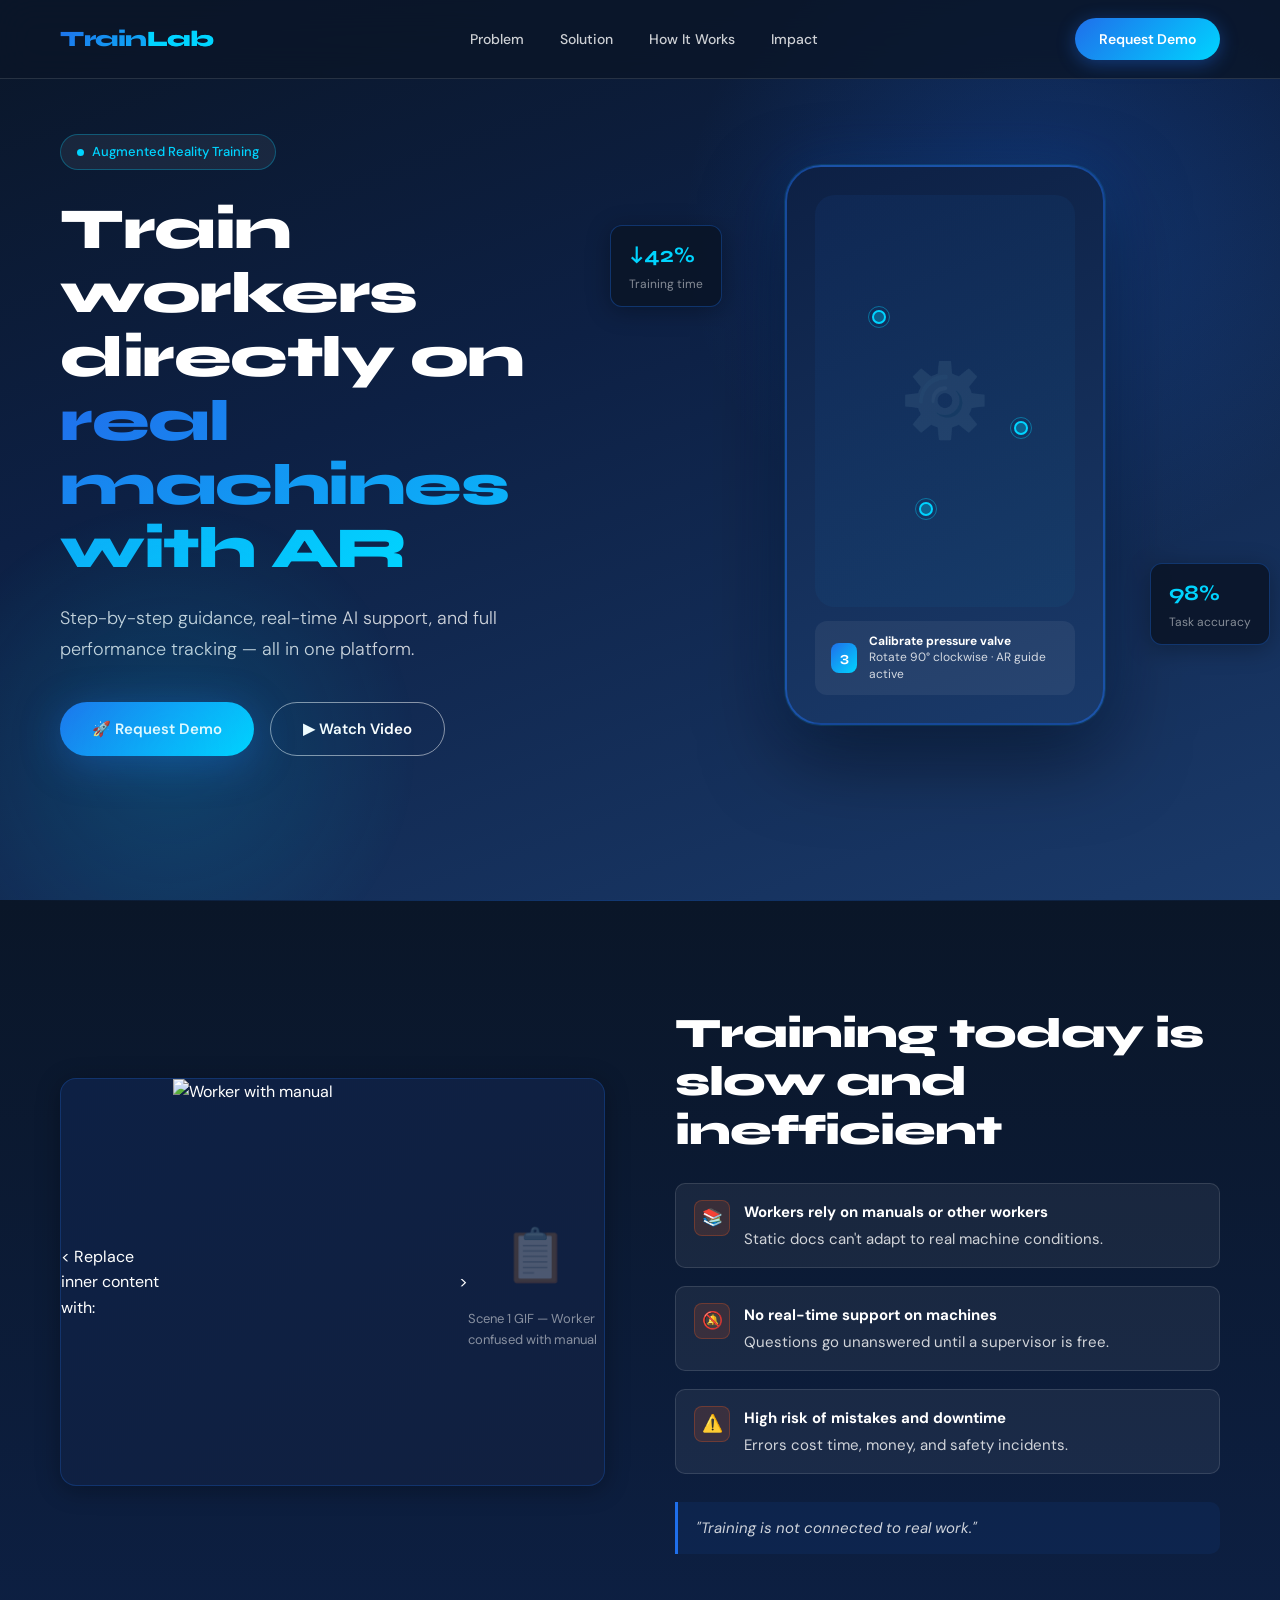
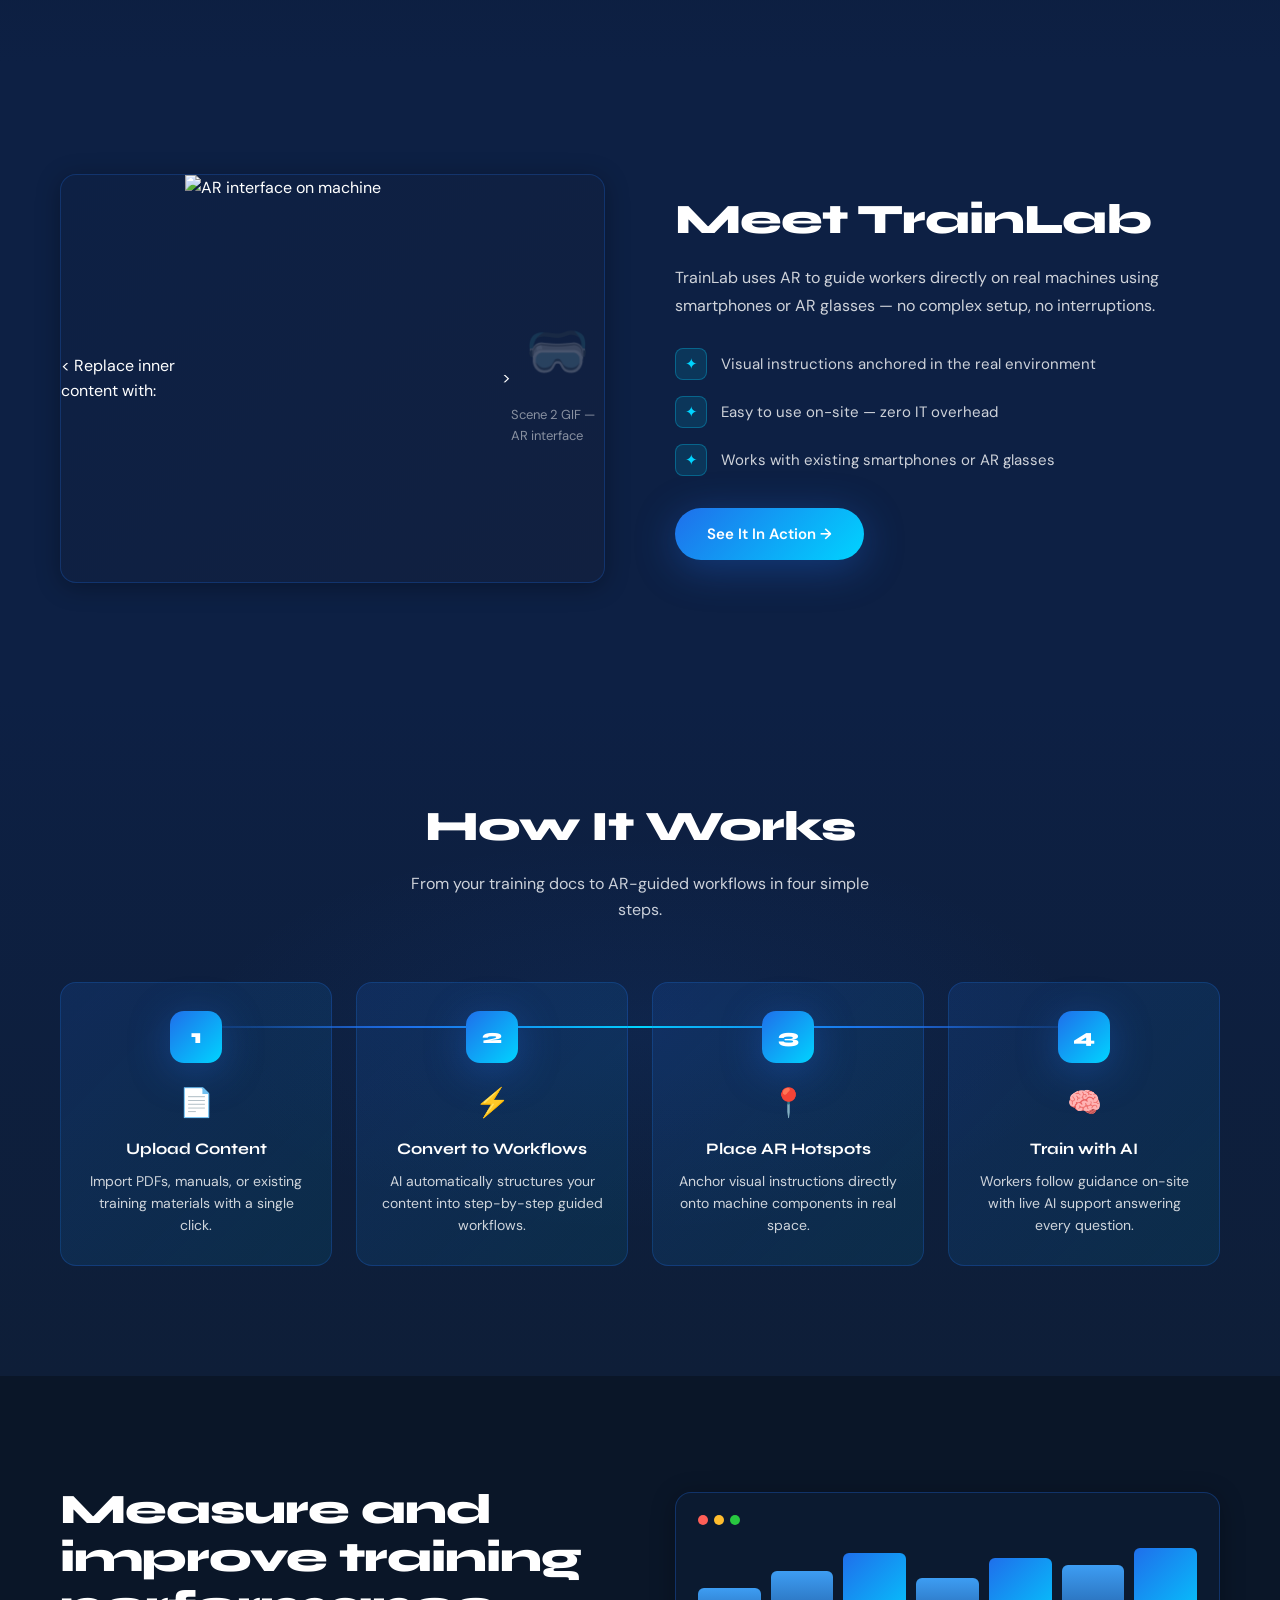
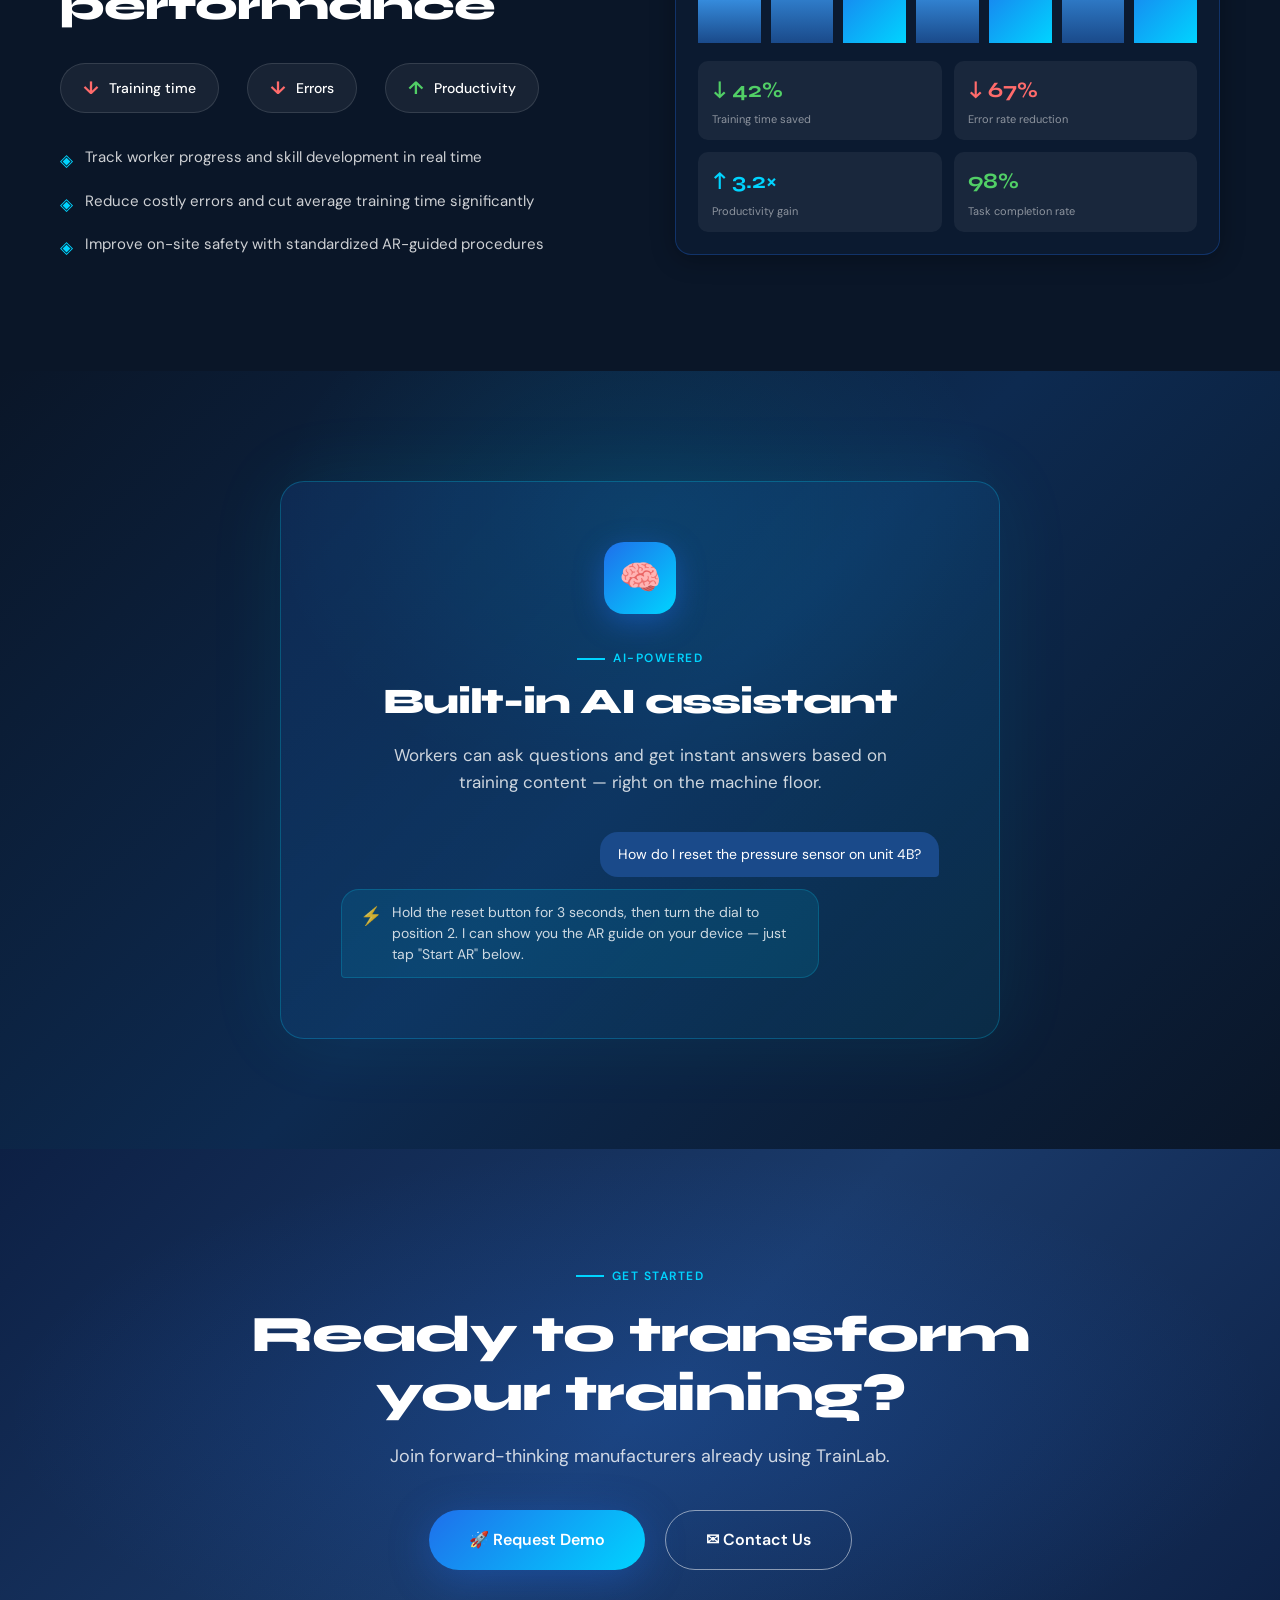
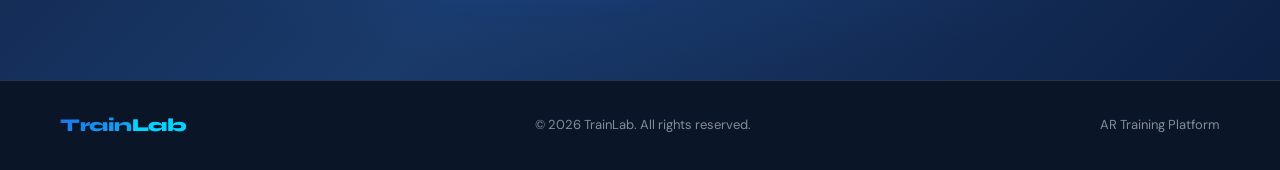
==== commit 593d9b21: "Update" ====
--- a/index.html
+++ b/index.html
@@ -1,1905 +1,827 @@
 <!DOCTYPE html>
 <html lang="en">
 <head>
-  <meta charset="UTF-8" />
-  <meta name="viewport" content="width=device-width, initial-scale=1.0" />
-  <title>TrainLab — AR Industrial Training</title>
-  <link rel="preconnect" href="https://fonts.googleapis.com" />
-  <link rel="preconnect" href="https://fonts.gstatic.com" crossorigin />
-  <link href="https://fonts.googleapis.com/css2?family=Syne:wght@400;500;600;700;800&family=Space+Mono:ital,wght@0,400;0,700;1,400&family=Inter:wght@300;400;500&display=swap" rel="stylesheet" />
-  <style>
-    :root {
-      --ink: #05090f;
-      --ink2: #0c1521;
-      --blue: #1156d6;
-      --blue-bright: #2a7eff;
-      --cyan: #00e5ff;
-      --cyan2: #64ffda;
-      --white: #f0f6ff;
-      --muted: #6a8aaa;
-      --card: rgba(255,255,255,0.03);
-      --border: rgba(66,165,245,0.14);
-      --red: #ff4d4d;
-    }
-    *, *::before, *::after { box-sizing: border-box; margin: 0; padding: 0; }
-    html { scroll-behavior: smooth; }
-    body {
-      font-family: 'Inter', sans-serif;
-      background: var(--ink);
-      color: var(--white);
-      overflow-x: hidden;
-    }
-
-    /* ── NOISE TEXTURE ── */
-    body::before {
-      content: '';
-      position: fixed;
-      inset: 0;
-      background-image: url("data:image/svg+xml,%3Csvg viewBox='0 0 256 256' xmlns='http://www.w3.org/2000/svg'%3E%3Cfilter id='n'%3E%3CfeTurbulence type='fractalNoise' baseFrequency='0.9' numOctaves='4' stitchTiles='stitch'/%3E%3C/filter%3E%3Crect width='100%25' height='100%25' filter='url(%23n)' opacity='1'/%3E%3C/svg%3E");
-      opacity: 0.03;
-      pointer-events: none;
-      z-index: 9999;
-    }
-
-    /* ── NAV ── */
-    nav {
-      position: fixed;
-      top: 0; left: 0; right: 0;
-      z-index: 100;
-      display: flex;
-      align-items: center;
-      justify-content: space-between;
-      padding: 20px 48px;
-      border-bottom: 1px solid rgba(255,255,255,0.05);
-      backdrop-filter: blur(20px);
-      background: rgba(5,9,15,0.7);
-    }
-    .nav-logo {
-      font-family: 'Syne', sans-serif;
-      font-weight: 800;
-      font-size: 22px;
-      color: var(--white);
-      letter-spacing: -0.02em;
-      display: flex;
-      align-items: center;
-      gap: 10px;
-      text-decoration: none;
-    }
-    .nav-logo-dot {
-      width: 8px; height: 8px;
-      background: var(--cyan);
-      border-radius: 50%;
-      animation: pulse 2s ease-in-out infinite;
-    }
-    @keyframes pulse {
-      0%, 100% { opacity: 1; transform: scale(1); }
-      50% { opacity: 0.5; transform: scale(0.7); }
-    }
-    .nav-links {
-      display: flex;
-      gap: 36px;
-      list-style: none;
-    }
-    .nav-links a {
-      font-family: 'Space Mono', monospace;
-      font-size: 12px;
-      color: var(--muted);
-      text-decoration: none;
-      letter-spacing: 0.08em;
-      text-transform: uppercase;
-      transition: color 0.2s;
-    }
-    .nav-links a:hover { color: var(--white); }
-    .nav-cta {
-      font-family: 'Syne', sans-serif;
-      font-weight: 700;
-      font-size: 13px;
-      padding: 10px 24px;
-      background: var(--blue);
-      color: #fff;
-      border: none;
-      border-radius: 6px;
-      cursor: pointer;
-      text-decoration: none;
-      letter-spacing: 0.02em;
-      transition: background 0.2s, transform 0.15s;
-    }
-    .nav-cta:hover { background: var(--blue-bright); transform: translateY(-1px); }
-
-    /* ── HERO ── */
-    #hero {
-      min-height: 100vh;
-      display: flex;
-      flex-direction: column;
-      justify-content: center;
-      align-items: flex-start;
-      padding: 140px 48px 80px;
-      position: relative;
-      overflow: hidden;
-    }
-    .hero-bg {
-      position: absolute;
-      inset: 0;
-      pointer-events: none;
-    }
-    .hero-bg-circle1 {
-      position: absolute;
-      width: 900px; height: 900px;
-      border-radius: 50%;
-      background: radial-gradient(circle, rgba(17,86,214,0.18) 0%, transparent 65%);
-      top: -200px; right: -200px;
-    }
-    .hero-bg-circle2 {
-      position: absolute;
-      width: 500px; height: 500px;
-      border-radius: 50%;
-      background: radial-gradient(circle, rgba(0,229,255,0.07) 0%, transparent 70%);
-      bottom: 0; left: 30%;
-    }
-    .hero-grid {
-      position: absolute;
-      inset: 0;
-      background-image:
-        linear-gradient(rgba(66,165,245,0.04) 1px, transparent 1px),
-        linear-gradient(90deg, rgba(66,165,245,0.04) 1px, transparent 1px);
-      background-size: 72px 72px;
-      mask-image: radial-gradient(ellipse 70% 70% at 50% 50%, black, transparent);
-    }
-    .hero-eyebrow {
-      font-family: 'Space Mono', monospace;
-      font-size: 11px;
-      letter-spacing: 0.25em;
-      text-transform: uppercase;
-      color: var(--cyan);
-      margin-bottom: 28px;
-      display: flex;
-      align-items: center;
-      gap: 12px;
-      opacity: 0;
-      animation: fadeUp 0.7s 0.1s forwards;
-    }
-    .hero-eyebrow::before {
-      content: '';
-      display: block;
-      width: 32px; height: 1px;
-      background: var(--cyan);
-    }
-    .hero-title {
-      font-family: 'Syne', sans-serif;
-      font-weight: 800;
-      font-size: clamp(52px, 7vw, 96px);
-      line-height: 0.96;
-      letter-spacing: -0.03em;
-      max-width: 820px;
-      opacity: 0;
-      animation: fadeUp 0.7s 0.2s forwards;
-    }
-    .hero-title .line2 { color: transparent; -webkit-text-stroke: 1px rgba(240,246,255,0.4); }
-    .hero-title .accent {
-      background: linear-gradient(90deg, var(--blue-bright), var(--cyan));
-      -webkit-background-clip: text;
-      -webkit-text-fill-color: transparent;
-      background-clip: text;
-    }
-    .hero-sub {
-      font-size: 18px;
-      font-weight: 300;
-      color: var(--muted);
-      max-width: 500px;
-      line-height: 1.7;
-      margin-top: 28px;
-      opacity: 0;
-      animation: fadeUp 0.7s 0.35s forwards;
-    }
-    .hero-actions {
-      display: flex;
-      gap: 14px;
-      margin-top: 44px;
-      opacity: 0;
-      animation: fadeUp 0.7s 0.5s forwards;
-    }
-    .btn-primary {
-      font-family: 'Syne', sans-serif;
-      font-weight: 700;
-      font-size: 14px;
-      padding: 14px 32px;
-      background: var(--blue);
-      color: #fff;
-      border: none;
-      border-radius: 6px;
-      cursor: pointer;
-      text-decoration: none;
-      letter-spacing: 0.02em;
-      transition: background 0.2s, transform 0.15s;
-      display: inline-flex;
-      align-items: center;
-      gap: 8px;
-    }
-    .btn-primary:hover { background: var(--blue-bright); transform: translateY(-2px); }
-    .btn-secondary {
-      font-family: 'Space Mono', monospace;
-      font-size: 12px;
-      padding: 14px 28px;
-      border: 1px solid var(--border);
-      border-radius: 6px;
-      color: var(--muted);
-      text-decoration: none;
-      letter-spacing: 0.06em;
-      transition: border-color 0.2s, color 0.2s;
-    }
-    .btn-secondary:hover { border-color: var(--blue-bright); color: var(--white); }
-
-    .hero-stats {
-      display: flex;
-      gap: 48px;
-      margin-top: 72px;
-      padding-top: 32px;
-      border-top: 1px solid var(--border);
-      opacity: 0;
-      animation: fadeUp 0.7s 0.65s forwards;
-    }
-    .hs {
-      display: flex;
-      flex-direction: column;
-      gap: 4px;
-    }
-    .hs-num {
-      font-family: 'Syne', sans-serif;
-      font-size: 36px;
-      font-weight: 800;
-      background: linear-gradient(135deg, var(--white), var(--cyan));
-      -webkit-background-clip: text;
-      -webkit-text-fill-color: transparent;
-      background-clip: text;
-      letter-spacing: -0.03em;
-    }
-    .hs-label {
-      font-family: 'Space Mono', monospace;
-      font-size: 10px;
-      letter-spacing: 0.12em;
-      text-transform: uppercase;
-      color: var(--muted);
-    }
-
-    /* HERO PHONE MOCKUP */
-    .hero-mockup {
-      position: absolute;
-      right: 5%;
-      top: 50%;
-      transform: translateY(-50%);
-      width: 340px;
-      opacity: 0;
-      animation: fadeUp 0.9s 0.5s forwards;
-    }
-    .phone-frame {
-      width: 260px;
-      height: 520px;
-      background: var(--ink2);
-      border-radius: 36px;
-      border: 1px solid rgba(66,165,245,0.2);
-      box-shadow: 0 40px 100px rgba(0,0,0,0.6), 0 0 0 1px rgba(255,255,255,0.04);
-      position: relative;
-      overflow: hidden;
-      margin: 0 auto;
-    }
-    .phone-screen {
-      position: absolute;
-      inset: 12px;
-      border-radius: 26px;
-      background: linear-gradient(160deg, #0c1f3a 0%, #060e1c 100%);
-      overflow: hidden;
-      display: flex;
-      flex-direction: column;
-      align-items: center;
-      padding: 24px 16px;
-    }
-    .phone-notch {
-      position: absolute;
-      top: 14px; left: 50%;
-      transform: translateX(-50%);
-      width: 90px; height: 28px;
-      background: var(--ink);
-      border-radius: 20px;
-      z-index: 5;
-    }
-    .ar-overlay {
-      width: 100%; height: 200px;
-      background: rgba(17,86,214,0.08);
-      border: 1px solid rgba(0,229,255,0.2);
-      border-radius: 12px;
-      margin-top: 32px;
-      position: relative;
-      overflow: hidden;
-      flex-shrink: 0;
-    }
-    .ar-corner { position: absolute; width: 16px; height: 16px; border-color: var(--cyan); border-style: solid; }
-    .ar-corner.tl { top: 8px; left: 8px; border-width: 2px 0 0 2px; }
-    .ar-corner.tr { top: 8px; right: 8px; border-width: 2px 2px 0 0; }
-    .ar-corner.bl { bottom: 8px; left: 8px; border-width: 0 0 2px 2px; }
-    .ar-corner.br { bottom: 8px; right: 8px; border-width: 0 2px 2px 0; }
-    .ar-hotspot {
-      position: absolute;
-      display: flex;
-      align-items: center;
-      gap: 6px;
-    }
-    .ar-dot {
-      width: 10px; height: 10px;
-      border-radius: 50%;
-      background: var(--cyan);
-      box-shadow: 0 0 10px var(--cyan);
-      animation: blink 2s ease-in-out infinite;
-    }
-    .ar-dot2 { background: var(--blue-bright); box-shadow: 0 0 10px var(--blue-bright); animation-delay: 0.7s; }
-    @keyframes blink {
-      0%,100% { opacity: 1; } 50% { opacity: 0.3; }
-    }
-    .ar-tag {
-      font-family: 'Space Mono', monospace;
-      font-size: 8px;
-      color: var(--cyan);
-      background: rgba(0,229,255,0.1);
-      border: 1px solid rgba(0,229,255,0.3);
-      padding: 2px 6px;
-      border-radius: 3px;
-      white-space: nowrap;
-    }
-    .ar-tag2 { color: var(--blue-bright); background: rgba(42,126,255,0.1); border-color: rgba(42,126,255,0.3); }
-    .ar-hotspot1 { top: 40px; left: 20px; }
-    .ar-hotspot2 { top: 80px; right: 16px; }
-    .ar-hotspot3 { bottom: 30px; left: 30px; }
-    .ar-scan-line {
-      position: absolute;
-      left: 0; right: 0;
-      height: 1px;
-      background: linear-gradient(90deg, transparent, var(--cyan), transparent);
-      animation: scanLine 3s ease-in-out infinite;
-      top: 0;
-    }
-    @keyframes scanLine {
-      0% { top: 0; opacity: 0; }
-      10% { opacity: 1; }
-      90% { opacity: 1; }
-      100% { top: 100%; opacity: 0; }
-    }
-
-    .phone-steps {
-      width: 100%;
-      margin-top: 14px;
-      display: flex;
-      flex-direction: column;
-      gap: 6px;
-    }
-    .ps-item {
-      display: flex;
-      align-items: center;
-      gap: 8px;
-      padding: 8px 10px;
-      background: rgba(255,255,255,0.03);
-      border: 1px solid rgba(66,165,245,0.1);
-      border-radius: 7px;
-    }
-    .ps-num {
-      font-family: 'Syne', sans-serif;
-      font-size: 11px;
-      font-weight: 800;
-      color: var(--blue-bright);
-      width: 16px;
-    }
-    .ps-text {
-      font-family: 'Space Mono', monospace;
-      font-size: 8px;
-      color: var(--muted);
-    }
-    .ps-check { margin-left: auto; color: var(--cyan2); font-size: 10px; }
-    .ps-item.active { border-color: rgba(0,229,255,0.3); background: rgba(0,229,255,0.04); }
-    .ps-item.active .ps-text { color: var(--white); }
-
-    @keyframes fadeUp {
-      from { opacity: 0; transform: translateY(24px); }
-      to { opacity: 1; transform: translateY(0); }
-    }
-
-    /* ── SECTION BASE ── */
-    section { padding: 100px 48px; }
-    .section-label {
-      font-family: 'Space Mono', monospace;
-      font-size: 10px;
-      letter-spacing: 0.3em;
-      text-transform: uppercase;
-      color: var(--cyan);
-      margin-bottom: 16px;
-      display: flex;
-      align-items: center;
-      gap: 10px;
-    }
-    .section-label::before {
-      content: '//';
-      color: var(--blue);
-    }
-    .section-title {
-      font-family: 'Syne', sans-serif;
-      font-weight: 800;
-      font-size: clamp(36px, 5vw, 58px);
-      letter-spacing: -0.03em;
-      line-height: 1.05;
-      margin-bottom: 16px;
-    }
-    .section-title .hl {
-      background: linear-gradient(90deg, var(--blue-bright), var(--cyan));
-      -webkit-background-clip: text;
-      -webkit-text-fill-color: transparent;
-      background-clip: text;
-    }
-    .section-sub {
-      font-size: 17px;
-      color: var(--muted);
-      max-width: 560px;
-      line-height: 1.7;
-      font-weight: 300;
-    }
-    .max-w { max-width: 1200px; margin: 0 auto; }
-
-    /* ── PROBLEM ── */
-    #problem { background: linear-gradient(160deg, var(--ink) 0%, #0a1422 100%); }
-    .problem-grid {
-      display: grid;
-      grid-template-columns: repeat(2, 1fr);
-      gap: 16px;
-      margin-top: 56px;
-    }
-    .prob-card {
-      padding: 32px;
-      border: 1px solid rgba(255,77,77,0.12);
-      background: rgba(255,77,77,0.03);
-      border-radius: 14px;
-      transition: border-color 0.3s, transform 0.3s;
-      position: relative;
-      overflow: hidden;
-    }
-    .prob-card::before {
-      content: '';
-      position: absolute;
-      top: 0; left: 0; right: 0;
-      height: 2px;
-      background: linear-gradient(90deg, transparent, rgba(255,77,77,0.5), transparent);
-      opacity: 0;
-      transition: opacity 0.3s;
-    }
-    .prob-card:hover { border-color: rgba(255,77,77,0.3); transform: translateY(-3px); }
-    .prob-card:hover::before { opacity: 1; }
-    .prob-icon {
-      font-size: 26px;
-      margin-bottom: 16px;
-      display: block;
-    }
-    .prob-title {
-      font-family: 'Syne', sans-serif;
-      font-weight: 700;
-      font-size: 20px;
-      color: #ff8a80;
-      margin-bottom: 10px;
-    }
-    .prob-body {
-      font-size: 15px;
-      color: var(--muted);
-      line-height: 1.7;
-    }
-    .stats-row {
-      display: flex;
-      gap: 0;
-      margin-top: 40px;
-      border: 1px solid rgba(255,77,77,0.1);
-      border-radius: 14px;
-      overflow: hidden;
-    }
-    .stat-cell {
-      flex: 1;
-      padding: 32px 24px;
-      text-align: center;
-      border-right: 1px solid rgba(255,77,77,0.1);
-    }
-    .stat-cell:last-child { border-right: none; }
-    .stat-n {
-      font-family: 'Syne', sans-serif;
-      font-weight: 800;
-      font-size: 44px;
-      letter-spacing: -0.03em;
-      background: linear-gradient(135deg, var(--white), var(--cyan));
-      -webkit-background-clip: text;
-      -webkit-text-fill-color: transparent;
-      background-clip: text;
-      line-height: 1;
-    }
-    .stat-l {
-      font-family: 'Space Mono', monospace;
-      font-size: 11px;
-      letter-spacing: 0.1em;
-      text-transform: uppercase;
-      color: var(--muted);
-      margin-top: 8px;
-    }
-
-    /* ── SOLUTION ── */
-    #solution {
-      background: var(--ink);
-      position: relative;
-      overflow: hidden;
-    }
-    #solution::before {
-      content: '';
-      position: absolute;
-      right: -200px; top: 50%;
-      transform: translateY(-50%);
-      width: 700px; height: 700px;
-      border-radius: 50%;
-      background: radial-gradient(circle, rgba(17,86,214,0.12) 0%, transparent 65%);
-      pointer-events: none;
-    }
-    .sol-split {
-      display: grid;
-      grid-template-columns: 1fr 1fr;
-      gap: 60px;
-      align-items: start;
-      margin-top: 56px;
-    }
-    .sol-cards {
-      display: flex;
-      flex-direction: column;
-      gap: 14px;
-    }
-    .sol-card {
-      padding: 24px 28px;
-      background: var(--card);
-      border: 1px solid var(--border);
-      border-radius: 12px;
-      display: flex;
-      gap: 18px;
-      align-items: flex-start;
-      transition: border-color 0.3s, transform 0.2s;
-    }
-    .sol-card:hover { border-color: rgba(42,126,255,0.4); transform: translateX(4px); }
-    .sol-icon {
-      width: 42px; height: 42px;
-      border-radius: 10px;
-      background: rgba(17,86,214,0.15);
-      border: 1px solid rgba(66,165,245,0.2);
-      display: flex;
-      align-items: center;
-      justify-content: center;
-      font-size: 18px;
-      flex-shrink: 0;
-    }
-    .sol-card-title {
-      font-family: 'Syne', sans-serif;
-      font-weight: 700;
-      font-size: 17px;
-      color: var(--white);
-      margin-bottom: 6px;
-    }
-    .sol-card-body {
-      font-size: 14px;
-      color: var(--muted);
-      line-height: 1.6;
-    }
-    .sol-flow {
-      background: var(--card);
-      border: 1px solid var(--border);
-      border-radius: 16px;
-      padding: 32px;
-    }
-    .sol-flow-title {
-      font-family: 'Space Mono', monospace;
-      font-size: 10px;
-      letter-spacing: 0.2em;
-      text-transform: uppercase;
-      color: var(--muted);
-      margin-bottom: 24px;
-    }
-    .flow-item {
-      display: flex;
-      gap: 16px;
-      align-items: flex-start;
-      padding: 14px;
-      border-radius: 10px;
-      margin-bottom: 6px;
-      transition: background 0.2s;
-    }
-    .flow-item:hover { background: rgba(42,126,255,0.05); }
-    .flow-dot {
-      width: 28px; height: 28px;
-      border-radius: 50%;
-      background: linear-gradient(135deg, var(--blue), var(--blue-bright));
-      display: flex;
-      align-items: center;
-      justify-content: center;
-      font-family: 'Syne', sans-serif;
-      font-weight: 700;
-      font-size: 12px;
-      flex-shrink: 0;
-      color: #fff;
-      margin-top: 2px;
-    }
-    .flow-info-title {
-      font-family: 'Syne', sans-serif;
-      font-weight: 600;
-      font-size: 14px;
-      color: var(--white);
-      margin-bottom: 3px;
-    }
-    .flow-info-sub {
-      font-size: 13px;
-      color: var(--muted);
-    }
-    .flow-connector {
-      width: 1px; height: 12px;
-      background: rgba(66,165,245,0.2);
-      margin-left: 27px;
-      margin-bottom: 6px;
-    }
-
-    /* ── HOW IT WORKS ── */
-    #how {
-      background: linear-gradient(170deg, #0d1f38 0%, var(--ink) 100%);
-    }
-    .steps-row {
-      display: grid;
-      grid-template-columns: repeat(4, 1fr);
-      gap: 24px;
-      margin-top: 56px;
-      position: relative;
-    }
-    .steps-row::before {
-      content: '';
-      position: absolute;
-      top: 42px; left: 10%; right: 10%;
-      height: 1px;
-      background: linear-gradient(90deg, var(--blue), var(--cyan));
-      opacity: 0.4;
-    }
-    .step-item {
-      display: flex;
-      flex-direction: column;
-      align-items: center;
-      text-align: center;
-      padding: 24px 16px;
-    }
-    .step-circle {
-      width: 84px; height: 84px;
-      border-radius: 50%;
-      background: linear-gradient(135deg, var(--blue), var(--blue-bright));
-      display: flex;
-      align-items: center;
-      justify-content: center;
-      font-size: 32px;
-      margin-bottom: 24px;
-      box-shadow: 0 0 0 8px rgba(17,86,214,0.12), 0 0 40px rgba(42,126,255,0.2);
-      position: relative;
-      z-index: 1;
-    }
-    .step-num {
-      font-family: 'Space Mono', monospace;
-      font-size: 10px;
-      letter-spacing: 0.2em;
-      color: var(--cyan);
-      margin-bottom: 8px;
-    }
-    .step-title {
-      font-family: 'Syne', sans-serif;
-      font-weight: 700;
-      font-size: 18px;
-      color: var(--white);
-      margin-bottom: 10px;
-    }
-    .step-desc {
-      font-size: 14px;
-      color: var(--muted);
-      line-height: 1.6;
-    }
-    .feature-pills {
-      display: flex;
-      gap: 12px;
-      flex-wrap: wrap;
-      justify-content: center;
-      margin-top: 56px;
-    }
-    .feature-pill {
-      font-family: 'Space Mono', monospace;
-      font-size: 12px;
-      padding: 10px 20px;
-      border: 1px solid rgba(0,229,255,0.2);
-      border-radius: 999px;
-      color: var(--cyan);
-      background: rgba(0,229,255,0.04);
-      letter-spacing: 0.04em;
-    }
-
-    /* ── MARKET ── */
-    #market { background: var(--ink); }
-    .market-grid {
-      display: grid;
-      grid-template-columns: 1fr 1fr;
-      gap: 48px;
-      margin-top: 56px;
-      align-items: start;
-    }
-    .funnel {
-      display: flex;
-      flex-direction: column;
-      gap: 10px;
-    }
-    .funnel-row {
-      display: flex;
-      align-items: center;
-      gap: 18px;
-      padding: 22px 28px;
-      border-radius: 12px;
-      border: 1px solid;
-      transition: transform 0.2s;
-    }
-    .funnel-row:hover { transform: translateX(6px); }
-    .fr-tam { background: rgba(17,86,214,0.1); border-color: rgba(17,86,214,0.3); }
-    .fr-sam { background: rgba(30,136,229,0.08); border-color: rgba(30,136,229,0.25); margin-left: 24px; }
-    .fr-som { background: rgba(0,229,255,0.06); border-color: rgba(0,229,255,0.2); margin-left: 48px; }
-    .fr-val {
-      font-family: 'Syne', sans-serif;
-      font-size: 32px;
-      font-weight: 800;
-      color: var(--white);
-      white-space: nowrap;
-      letter-spacing: -0.02em;
-    }
-    .fr-name {
-      font-family: 'Space Mono', monospace;
-      font-size: 11px;
-      letter-spacing: 0.1em;
-      color: var(--cyan);
-      text-transform: uppercase;
-      margin-bottom: 3px;
-    }
-    .fr-desc {
-      font-size: 13px;
-      color: var(--muted);
-    }
-    .gtm-list {
-      display: flex;
-      flex-direction: column;
-      gap: 10px;
-    }
-    .gtm-item {
-      display: flex;
-      align-items: center;
-      gap: 14px;
-      padding: 16px 20px;
-      background: var(--card);
-      border: 1px solid var(--border);
-      border-radius: 10px;
-      transition: border-color 0.3s;
-    }
-    .gtm-item:hover { border-color: rgba(66,165,245,0.3); }
-    .gtm-flag { font-size: 22px; }
-    .gtm-place { font-family: 'Syne', sans-serif; font-weight: 600; font-size: 15px; color: var(--white); }
-    .gtm-note { font-size: 12px; color: var(--muted); margin-top: 2px; }
-    .gtm-badge {
-      margin-left: auto;
-      font-family: 'Space Mono', monospace;
-      font-size: 10px;
-      letter-spacing: 0.1em;
-      padding: 4px 10px;
-      border-radius: 999px;
-      white-space: nowrap;
-    }
-    .gb-first { background: rgba(0,229,255,0.08); color: var(--cyan); border: 1px solid rgba(0,229,255,0.2); }
-    .gb-next { background: rgba(66,165,245,0.06); color: var(--muted); border: 1px solid var(--border); }
-
-    /* ── PRICING ── */
-    #pricing { background: linear-gradient(170deg, var(--ink) 0%, #0a1628 100%); }
-    .pricing-grid {
-      display: grid;
-      grid-template-columns: repeat(3, 1fr);
-      gap: 20px;
-      margin-top: 56px;
-    }
-    .price-card {
-      padding: 32px;
-      border: 1px solid var(--border);
-      border-radius: 16px;
-      background: var(--card);
-      position: relative;
-      overflow: hidden;
-      transition: border-color 0.3s, transform 0.2s;
-    }
-    .price-card:hover { transform: translateY(-4px); }
-    .price-card.featured {
-      border-color: rgba(42,126,255,0.5);
-      background: rgba(17,86,214,0.08);
-    }
-    .price-badge {
-      position: absolute;
-      top: 16px; right: 16px;
-      font-family: 'Space Mono', monospace;
-      font-size: 9px;
-      letter-spacing: 0.1em;
-      text-transform: uppercase;
-      padding: 4px 10px;
-      border-radius: 4px;
-      background: rgba(0,229,255,0.08);
-      color: var(--cyan);
-      border: 1px solid rgba(0,229,255,0.2);
-    }
-    .pc-name {
-      font-family: 'Syne', sans-serif;
-      font-weight: 800;
-      font-size: 22px;
-      color: var(--white);
-      margin-bottom: 6px;
-    }
-    .pc-price {
-      font-family: 'Syne', sans-serif;
-      font-weight: 800;
-      font-size: 42px;
-      color: var(--blue-bright);
-      letter-spacing: -0.03em;
-    }
-    .pc-price span {
-      font-size: 16px;
-      font-weight: 400;
-      color: var(--muted);
-      letter-spacing: 0;
-    }
-    .pc-divider {
-      height: 1px;
-      background: var(--border);
-      margin: 24px 0;
-    }
-    .pc-feat {
-      display: flex;
-      align-items: flex-start;
-      gap: 10px;
-      font-size: 14px;
-      color: var(--muted);
-      margin-bottom: 10px;
-      line-height: 1.4;
-    }
-    .pc-feat::before {
-      content: '✓';
-      color: var(--cyan2);
-      font-weight: 700;
-      flex-shrink: 0;
-      margin-top: 1px;
-    }
-    .pc-btn {
-      display: block;
-      width: 100%;
-      margin-top: 28px;
-      padding: 12px;
-      text-align: center;
-      font-family: 'Syne', sans-serif;
-      font-weight: 700;
-      font-size: 14px;
-      border-radius: 8px;
-      text-decoration: none;
-      transition: all 0.2s;
-      border: none;
-      cursor: pointer;
-    }
-    .pc-btn.outline {
-      border: 1px solid var(--border);
-      color: var(--muted);
-      background: transparent;
-    }
-    .pc-btn.outline:hover { border-color: var(--blue-bright); color: var(--white); }
-    .pc-btn.solid {
-      background: var(--blue);
-      color: #fff;
-    }
-    .pc-btn.solid:hover { background: var(--blue-bright); }
-
-    /* ── TEAM ── */
-    #team { background: var(--ink); }
-    .team-split {
-      display: grid;
-      grid-template-columns: 340px 1fr;
-      gap: 56px;
-      margin-top: 56px;
-      align-items: start;
-    }
-    .founder-wrap {
-      background: var(--card);
-      border: 1px solid rgba(42,126,255,0.25);
-      border-radius: 20px;
-      padding: 36px;
-      text-align: center;
-    }
-    .avatar {
-      width: 80px; height: 80px;
-      border-radius: 50%;
-      background: linear-gradient(135deg, var(--blue), var(--cyan));
-      display: flex;
-      align-items: center;
-      justify-content: center;
-      font-family: 'Syne', sans-serif;
-      font-weight: 800;
-      font-size: 26px;
-      color: #fff;
-      margin: 0 auto 20px;
-      box-shadow: 0 0 0 4px rgba(0,229,255,0.1);
-    }
-    .founder-name {
-      font-family: 'Syne', sans-serif;
-      font-weight: 800;
-      font-size: 24px;
-      color: var(--white);
-      margin-bottom: 4px;
-    }
-    .founder-role {
-      font-family: 'Space Mono', monospace;
-      font-size: 11px;
-      letter-spacing: 0.12em;
-      text-transform: uppercase;
-      color: var(--cyan);
-      margin-bottom: 20px;
-    }
-    .founder-bio {
-      font-size: 14px;
-      color: var(--muted);
-      line-height: 1.7;
-      text-align: left;
-    }
-    .founder-nums {
-      display: flex;
-      justify-content: space-around;
-      margin-top: 28px;
-      padding-top: 24px;
-      border-top: 1px solid var(--border);
-    }
-    .fn-val {
-      font-family: 'Syne', sans-serif;
-      font-weight: 800;
-      font-size: 28px;
-      color: var(--blue-bright);
-      letter-spacing: -0.02em;
-    }
-    .fn-label {
-      font-family: 'Space Mono', monospace;
-      font-size: 9px;
-      letter-spacing: 0.1em;
-      text-transform: uppercase;
-      color: var(--muted);
-      margin-top: 3px;
-    }
-    .skills-area {
-      display: flex;
-      flex-direction: column;
-      gap: 14px;
-    }
-    .skill-block {
-      padding: 20px 24px;
-      background: var(--card);
-      border: 1px solid var(--border);
-      border-radius: 12px;
-    }
-    .sb-title {
-      font-family: 'Syne', sans-serif;
-      font-weight: 700;
-      font-size: 14px;
-      color: var(--blue-bright);
-      margin-bottom: 12px;
-    }
-    .sb-tags {
-      display: flex;
-      flex-wrap: wrap;
-      gap: 6px;
-    }
-    .sb-tag {
-      font-family: 'Space Mono', monospace;
-      font-size: 11px;
-      padding: 4px 12px;
-      border: 1px solid var(--border);
-      border-radius: 4px;
-      color: var(--muted);
-      background: rgba(255,255,255,0.03);
-    }
-
-    /* ── TRACTION ── */
-    #traction { background: linear-gradient(160deg, #0a1525 0%, var(--ink) 100%); }
-    .traction-layout {
-      display: grid;
-      grid-template-columns: 1fr 1fr;
-      gap: 48px;
-      margin-top: 56px;
-    }
-    .timeline {
-      display: flex;
-      flex-direction: column;
-    }
-    .tl-item {
-      display: flex;
-      gap: 18px;
-      position: relative;
-    }
-    .tl-item:not(:last-child)::after {
-      content: '';
-      position: absolute;
-      left: 17px; top: 36px; bottom: 0;
-      width: 1px;
-      background: linear-gradient(180deg, var(--blue) 0%, transparent 100%);
-      opacity: 0.4;
-    }
-    .tl-dot-wrap {
-      display: flex;
-      flex-direction: column;
-      align-items: center;
-      flex-shrink: 0;
-    }
-    .tl-dot {
-      width: 34px; height: 34px;
-      border-radius: 50%;
-      display: flex;
-      align-items: center;
-      justify-content: center;
-      font-size: 14px;
-      z-index: 1;
-    }
-    .tl-dot.done {
-      background: linear-gradient(135deg, var(--blue), var(--blue-bright));
-      box-shadow: 0 0 14px rgba(42,126,255,0.4);
-    }
-    .tl-dot.next {
-      background: rgba(255,255,255,0.04);
-      border: 1px dashed var(--muted);
-    }
-    .tl-content { padding-bottom: 28px; }
-    .tl-when {
-      font-family: 'Space Mono', monospace;
-      font-size: 10px;
-      letter-spacing: 0.2em;
-      text-transform: uppercase;
-      color: var(--cyan);
-      margin-bottom: 4px;
-    }
-    .tl-what {
-      font-family: 'Syne', sans-serif;
-      font-weight: 700;
-      font-size: 16px;
-      color: var(--white);
-      margin-bottom: 4px;
-    }
-    .tl-note { font-size: 13px; color: var(--muted); line-height: 1.6; }
-    .milestones {
-      display: flex;
-      flex-direction: column;
-      gap: 12px;
-    }
-    .ms-item {
-      display: flex;
-      gap: 16px;
-      align-items: flex-start;
-      padding: 20px;
-      background: var(--card);
-      border: 1px solid var(--border);
-      border-radius: 12px;
-      transition: border-color 0.3s;
-    }
-    .ms-item:hover { border-color: rgba(42,126,255,0.3); }
-    .ms-num {
-      font-family: 'Syne', sans-serif;
-      font-weight: 800;
-      font-size: 32px;
-      color: var(--blue-bright);
-      opacity: 0.3;
-      line-height: 1;
-      flex-shrink: 0;
-    }
-    .ms-title {
-      font-family: 'Syne', sans-serif;
-      font-weight: 600;
-      font-size: 15px;
-      color: var(--white);
-      margin-bottom: 4px;
-    }
-    .ms-note { font-size: 13px; color: var(--muted); }
-
-    /* ── CTA ── */
-    #cta {
-      background: var(--ink);
-      text-align: center;
-      position: relative;
-      overflow: hidden;
-    }
-    #cta::before {
-      content: '';
-      position: absolute;
-      inset: 0;
-      background: radial-gradient(ellipse 80% 60% at 50% 50%, rgba(17,86,214,0.18) 0%, transparent 70%);
-      pointer-events: none;
-    }
-    #cta .grid-bg {
-      position: absolute;
-      inset: 0;
-      background-image:
-        linear-gradient(rgba(66,165,245,0.03) 1px, transparent 1px),
-        linear-gradient(90deg, rgba(66,165,245,0.03) 1px, transparent 1px);
-      background-size: 72px 72px;
-    }
-    .cta-eyebrow {
-      font-family: 'Space Mono', monospace;
-      font-size: 10px;
-      letter-spacing: 0.3em;
-      text-transform: uppercase;
-      color: var(--cyan);
-      margin-bottom: 20px;
-    }
-    .cta-title {
-      font-family: 'Syne', sans-serif;
-      font-weight: 800;
-      font-size: clamp(40px, 5vw, 64px);
-      letter-spacing: -0.03em;
-      line-height: 1.05;
-      margin-bottom: 16px;
-    }
-    .cta-sub {
-      font-size: 17px;
-      color: var(--muted);
-      max-width: 480px;
-      margin: 0 auto 48px;
-      line-height: 1.7;
-    }
-    .cta-actions {
-      display: flex;
-      gap: 14px;
-      justify-content: center;
-      margin-bottom: 60px;
-    }
-    .raise-info {
-      display: inline-flex;
-      align-items: center;
-      gap: 32px;
-      padding: 24px 40px;
-      background: rgba(17,86,214,0.1);
-      border: 1px solid rgba(42,126,255,0.3);
-      border-radius: 14px;
-      margin-bottom: 36px;
-    }
-    .ri-item {
-      display: flex;
-      flex-direction: column;
-      align-items: flex-start;
-      gap: 3px;
-    }
-    .ri-label {
-      font-family: 'Space Mono', monospace;
-      font-size: 10px;
-      letter-spacing: 0.15em;
-      text-transform: uppercase;
-      color: var(--muted);
-    }
-    .ri-val {
-      font-family: 'Syne', sans-serif;
-      font-weight: 800;
-      font-size: 26px;
-      background: linear-gradient(90deg, var(--blue-bright), var(--cyan));
-      -webkit-background-clip: text;
-      -webkit-text-fill-color: transparent;
-      background-clip: text;
-      letter-spacing: -0.02em;
-    }
-    .ri-div { width: 1px; height: 44px; background: var(--border); }
-    .contact-line {
-      font-size: 14px;
-      color: var(--muted);
-    }
-    .contact-line a {
-      color: var(--blue-bright);
-      text-decoration: none;
-      transition: color 0.2s;
-    }
-    .contact-line a:hover { color: var(--cyan); }
-
-    /* ── FOOTER ── */
-    footer {
-      padding: 32px 48px;
-      border-top: 1px solid var(--border);
-      display: flex;
-      align-items: center;
-      justify-content: space-between;
-    }
-    .footer-logo {
-      font-family: 'Syne', sans-serif;
-      font-weight: 800;
-      font-size: 18px;
-      color: var(--white);
-    }
-    .footer-tagline {
-      font-family: 'Space Mono', monospace;
-      font-size: 11px;
-      letter-spacing: 0.08em;
-      color: var(--muted);
-    }
-    .footer-links {
-      display: flex;
-      gap: 24px;
-      list-style: none;
-    }
-    .footer-links a {
-      font-family: 'Space Mono', monospace;
-      font-size: 11px;
-      color: var(--muted);
-      text-decoration: none;
-      transition: color 0.2s;
-    }
-    .footer-links a:hover { color: var(--white); }
-
-    /* ── SCROLL REVEAL ── */
-    .reveal {
-      opacity: 0;
-      transform: translateY(28px);
-      transition: opacity 0.7s ease, transform 0.7s ease;
-    }
-    .reveal.visible {
-      opacity: 1;
-      transform: translateY(0);
-    }
-
-    /* ── RESPONSIVE ── */
-    @media (max-width: 900px) {
-      nav { padding: 16px 24px; }
-      .nav-links { display: none; }
-      #hero { padding: 120px 24px 60px; }
-      .hero-mockup { display: none; }
-      section { padding: 72px 24px; }
-      .problem-grid, .sol-split, .market-grid, .traction-layout, .team-split, .pricing-grid, .steps-row { grid-template-columns: 1fr; }
-      .steps-row::before { display: none; }
-      .raise-info { flex-direction: column; gap: 20px; }
-      footer { flex-direction: column; gap: 16px; text-align: center; }
-      .stats-row { flex-direction: column; }
-      .stat-cell { border-right: none; border-bottom: 1px solid rgba(255,77,77,0.1); }
-    }
-  </style>
+<meta charset="UTF-8" />
+<meta name="viewport" content="width=device-width, initial-scale=1.0" />
+<title>TrainLab — AR Training Platform</title>
+<link rel="preconnect" href="https://fonts.googleapis.com" />
+<link rel="preconnect" href="https://fonts.gstatic.com" crossorigin />
+<link href="https://fonts.googleapis.com/css2?family=Syne:wght@400;600;700;800&family=DM+Sans:ital,opsz,wght@0,9..40,300;0,9..40,400;0,9..40,500;1,9..40,300&display=swap" rel="stylesheet" />
+
+<style>
+  :root {
+    --blue-deep:    #0a1628;
+    --blue-dark:    #0d2044;
+    --blue-mid:     #1a4a8a;
+    --blue-core:    #1f6feb;
+    --blue-bright:  #3d9df3;
+    --blue-sky:     #7ec8f7;
+    --blue-glow:    #a8d8ff;
+    --cyan:         #00d4ff;
+    --cyan-soft:    #40e8ff;
+    --white:        #ffffff;
+    --white-80:     rgba(255,255,255,0.80);
+    --white-50:     rgba(255,255,255,0.50);
+    --white-20:     rgba(255,255,255,0.12);
+    --white-10:     rgba(255,255,255,0.06);
+    --grad-primary: linear-gradient(135deg, #1f6feb 0%, #00d4ff 100%);
+    --grad-hero:    linear-gradient(160deg, #0a1628 0%, #0d2044 40%, #1a3a6a 100%);
+    --grad-card:    linear-gradient(135deg, rgba(31,111,235,0.15) 0%, rgba(0,212,255,0.08) 100%);
+    --shadow-blue:  0 8px 40px rgba(31,111,235,0.35);
+    --shadow-card:  0 4px 24px rgba(0,0,0,0.3);
+    --radius:       16px;
+    --radius-sm:    10px;
+  }
+
+  *, *::before, *::after { box-sizing: border-box; margin: 0; padding: 0; }
+
+  html { scroll-behavior: smooth; }
+
+  body {
+    font-family: 'DM Sans', sans-serif;
+    background: var(--blue-deep);
+    color: var(--white);
+    overflow-x: hidden;
+    line-height: 1.6;
+  }
+
+  /* ─── NAV ──────────────────────────────────────────── */
+  nav {
+    position: fixed; top: 0; left: 0; right: 0; z-index: 100;
+    display: flex; align-items: center; justify-content: space-between;
+    padding: 18px 60px;
+    background: rgba(10,22,40,0.80);
+    backdrop-filter: blur(18px);
+    border-bottom: 1px solid var(--white-20);
+  }
+
+  .logo {
+    font-family: 'Syne', sans-serif;
+    font-weight: 800; font-size: 22px;
+    background: var(--grad-primary);
+    -webkit-background-clip: text; -webkit-text-fill-color: transparent;
+    letter-spacing: -0.5px;
+  }
+  .logo span { color: var(--cyan); -webkit-text-fill-color: var(--cyan); }
+
+  nav ul { list-style: none; display: flex; gap: 36px; }
+  nav ul a { color: var(--white-80); text-decoration: none; font-size: 14px; font-weight: 500; transition: color .2s; }
+  nav ul a:hover { color: var(--cyan); }
+
+  .nav-cta {
+    background: var(--grad-primary);
+    color: #fff; font-weight: 600; font-size: 14px;
+    padding: 10px 24px; border-radius: 50px;
+    text-decoration: none; border: none; cursor: pointer;
+    transition: opacity .2s, transform .2s;
+    box-shadow: 0 4px 18px rgba(31,111,235,0.4);
+  }
+  .nav-cta:hover { opacity: .88; transform: translateY(-1px); }
+
+  /* ─── SECTION WRAPPER ──────────────────────────────── */
+  section { padding: 110px 60px; }
+  .container { max-width: 1160px; margin: 0 auto; }
+
+  /* ─── HERO ─────────────────────────────────────────── */
+  #hero {
+    min-height: 100vh;
+    background: var(--grad-hero);
+    display: flex; align-items: center;
+    padding-top: 100px;
+    position: relative; overflow: hidden;
+  }
+
+  /* mesh glow blobs */
+  #hero::before {
+    content: '';
+    position: absolute; top: -120px; right: -100px;
+    width: 700px; height: 700px;
+    background: radial-gradient(circle, rgba(31,111,235,0.25) 0%, transparent 70%);
+    pointer-events: none;
+  }
+  #hero::after {
+    content: '';
+    position: absolute; bottom: -100px; left: -80px;
+    width: 500px; height: 500px;
+    background: radial-gradient(circle, rgba(0,212,255,0.15) 0%, transparent 70%);
+    pointer-events: none;
+  }
+
+  .hero-grid {
+    display: grid; grid-template-columns: 1fr 1fr;
+    gap: 60px; align-items: center;
+  }
+
+  .hero-badge {
+    display: inline-flex; align-items: center; gap: 8px;
+    background: var(--white-10); border: 1px solid rgba(0,212,255,0.3);
+    padding: 7px 16px; border-radius: 50px; font-size: 13px;
+    color: var(--cyan); font-weight: 500; margin-bottom: 28px;
+    animation: fadeSlideUp 0.6s ease both;
+  }
+  .badge-dot { width: 7px; height: 7px; border-radius: 50%; background: var(--cyan); animation: pulse 2s ease-in-out infinite; }
+
+  h1 {
+    font-family: 'Syne', sans-serif;
+    font-size: clamp(38px, 5vw, 58px);
+    font-weight: 800; line-height: 1.10;
+    letter-spacing: -1.5px;
+    animation: fadeSlideUp 0.7s ease 0.1s both;
+  }
+  h1 .grad-text {
+    background: var(--grad-primary);
+    -webkit-background-clip: text; -webkit-text-fill-color: transparent;
+  }
+
+  .hero-sub {
+    margin-top: 22px; font-size: 18px; font-weight: 300;
+    color: var(--white-80); max-width: 480px; line-height: 1.7;
+    animation: fadeSlideUp 0.7s ease 0.2s both;
+  }
+
+  .btn-group { display: flex; gap: 16px; margin-top: 38px; flex-wrap: wrap; animation: fadeSlideUp 0.7s ease 0.3s both; }
+
+  .btn-primary {
+    background: var(--grad-primary);
+    color: #fff; font-weight: 600; font-size: 15px;
+    padding: 14px 32px; border-radius: 50px;
+    text-decoration: none; border: none; cursor: pointer;
+    box-shadow: var(--shadow-blue);
+    transition: transform .2s, box-shadow .2s;
+    display: inline-flex; align-items: center; gap: 8px;
+  }
+  .btn-primary:hover { transform: translateY(-2px); box-shadow: 0 12px 50px rgba(31,111,235,0.5); }
+
+  .btn-ghost {
+    background: transparent;
+    color: var(--white); font-weight: 600; font-size: 15px;
+    padding: 14px 32px; border-radius: 50px;
+    text-decoration: none; border: 1.5px solid var(--white-50);
+    cursor: pointer; transition: border-color .2s, color .2s;
+    display: inline-flex; align-items: center; gap: 8px;
+  }
+  .btn-ghost:hover { border-color: var(--cyan); color: var(--cyan); }
+
+  /* hero visual */
+  .hero-visual {
+    position: relative; animation: fadeSlideUp 0.9s ease 0.15s both;
+    display: flex; justify-content: center;
+  }
+  .phone-frame {
+    width: 320px; height: 560px;
+    border-radius: 36px;
+    border: 2px solid rgba(31,111,235,0.5);
+    background: linear-gradient(160deg, #0d2044 0%, #1a3a6a 100%);
+    box-shadow: 0 0 0 1px rgba(0,212,255,0.12), 0 30px 80px rgba(0,0,0,0.5), 0 0 60px rgba(31,111,235,0.2);
+    display: flex; align-items: center; justify-content: center;
+    overflow: hidden; position: relative;
+  }
+  .phone-screen-content {
+    width: 100%; height: 100%;
+    display: flex; flex-direction: column;
+    align-items: center; justify-content: center; padding: 28px;
+  }
+  .ar-scene {
+    width: 100%; flex: 1;
+    background: linear-gradient(135deg, rgba(31,111,235,0.08) 0%, rgba(0,212,255,0.04) 100%);
+    border-radius: 20px; position: relative;
+    overflow: hidden; display: flex; align-items: center; justify-content: center;
+  }
+
+  /* GIF placeholder — swap src to your GIF */
+  .ar-gif {
+    width: 100%; height: 100%; object-fit: cover; border-radius: 20px;
+    /* Remove next 3 lines once real GIF is added */
+    background: linear-gradient(135deg, #0d2044, #1a4a8a);
+    display: flex; align-items: center; justify-content: center;
+  }
+
+  /* AR hotspot dots animation */
+  .hotspot {
+    position: absolute; width: 14px; height: 14px;
+    border-radius: 50%; border: 2px solid var(--cyan);
+    background: rgba(0,212,255,0.3);
+  }
+  .hotspot::after {
+    content: ''; position: absolute; inset: -6px;
+    border-radius: 50%; border: 1.5px solid rgba(0,212,255,0.4);
+    animation: ping 2s ease-in-out infinite;
+  }
+  .hs1 { top: 28%; left: 22%; animation-delay: 0s; }
+  .hs2 { top: 55%; right: 18%; animation-delay: 0.7s; }
+  .hs3 { bottom: 22%; left: 40%; animation-delay: 1.4s; }
+
+  /* machine icon placeholder */
+  .machine-icon { font-size: 72px; opacity: 0.25; }
+
+  .ar-bar {
+    margin-top: 14px; width: 100%;
+    background: var(--white-10); border-radius: 12px; padding: 12px 16px;
+    display: flex; align-items: center; gap: 12px;
+  }
+  .ar-step-num {
+    width: 30px; height: 30px; border-radius: 8px;
+    background: var(--grad-primary);
+    display: flex; align-items: center; justify-content: center;
+    font-family: 'Syne', sans-serif; font-weight: 700; font-size: 14px;
+  }
+  .ar-step-text { font-size: 12px; color: var(--white-80); line-height: 1.4; }
+  .ar-step-text strong { color: var(--white); display: block; }
+
+  /* floating metrics */
+  .float-card {
+    position: absolute; background: rgba(10,22,40,0.90);
+    border: 1px solid rgba(31,111,235,0.35);
+    border-radius: 12px; padding: 12px 18px;
+    backdrop-filter: blur(10px);
+    box-shadow: var(--shadow-card);
+    font-size: 12px;
+  }
+  .float-card .val { font-family: 'Syne', sans-serif; font-weight: 700; font-size: 22px; color: var(--cyan); }
+  .float-card .lbl { color: var(--white-50); margin-top: 2px; }
+  .fc1 { top: 60px; left: -60px; animation: floatY 4s ease-in-out infinite; }
+  .fc2 { bottom: 80px; right: -50px; animation: floatY 4s ease-in-out 1.5s infinite; }
+
+  /* ─── SECTION LABELS ───────────────────────────────── */
+  .section-label {
+    display: inline-flex; align-items: center; gap: 8px;
+    font-size: 12px; font-weight: 600; letter-spacing: 1.5px; text-transform: uppercase;
+    color: var(--cyan); margin-bottom: 16px;
+  }
+  .section-label::before { content: ''; display: block; width: 28px; height: 2px; background: var(--cyan); }
+
+  h2 {
+    font-family: 'Syne', sans-serif;
+    font-size: clamp(28px, 3.5vw, 42px);
+    font-weight: 800; line-height: 1.15; letter-spacing: -1px;
+    margin-bottom: 20px;
+  }
+
+  /* ─── PROBLEM ──────────────────────────────────────── */
+  #problem {
+    background: linear-gradient(180deg, var(--blue-deep) 0%, var(--blue-dark) 100%);
+    position: relative;
+  }
+  #problem::before {
+    content: ''; position: absolute; top: 0; left: 0; right: 0; height: 1px;
+    background: linear-gradient(90deg, transparent, rgba(31,111,235,0.4), transparent);
+  }
+
+  .split-grid { display: grid; grid-template-columns: 1fr 1fr; gap: 70px; align-items: center; }
+  .split-grid.reverse { direction: rtl; }
+  .split-grid.reverse > * { direction: ltr; }
+
+  .scene-frame {
+    border-radius: var(--radius);
+    border: 1px solid rgba(31,111,235,0.25);
+    overflow: hidden; position: relative;
+    background: linear-gradient(135deg, #0d2044, #112040);
+    aspect-ratio: 4/3;
+    display: flex; align-items: center; justify-content: center;
+    box-shadow: var(--shadow-card);
+  }
+  .scene-frame img { width: 100%; height: 100%; object-fit: cover; display: block; }
+
+  /* scene placeholder icon */
+  .scene-placeholder {
+    display: flex; flex-direction: column; align-items: center; gap: 12px;
+    color: var(--white-50); font-size: 13px;
+  }
+  .scene-placeholder .icon { font-size: 52px; opacity: 0.5; }
+
+  .pain-points { display: flex; flex-direction: column; gap: 18px; margin: 28px 0; }
+  .pain-item {
+    display: flex; gap: 14px; align-items: flex-start;
+    background: var(--white-10); border: 1px solid var(--white-20);
+    border-radius: var(--radius-sm); padding: 16px 18px;
+    transition: border-color .2s;
+  }
+  .pain-item:hover { border-color: rgba(31,111,235,0.4); }
+  .pain-icon {
+    width: 36px; height: 36px; border-radius: 8px; flex-shrink: 0;
+    background: rgba(235,87,31,0.15); border: 1px solid rgba(235,87,31,0.3);
+    display: flex; align-items: center; justify-content: center; font-size: 17px;
+  }
+  .pain-text { font-size: 15px; color: var(--white-80); }
+  .pain-text strong { color: var(--white); display: block; margin-bottom: 3px; }
+
+  .callout-line {
+    margin-top: 10px; padding: 14px 18px;
+    border-left: 3px solid var(--blue-core);
+    background: rgba(31,111,235,0.08);
+    border-radius: 0 var(--radius-sm) var(--radius-sm) 0;
+    font-style: italic; color: var(--white-80); font-size: 15px;
+  }
+
+  /* ─── SOLUTION ─────────────────────────────────────── */
+  #solution { background: var(--blue-dark); }
+
+  .highlight-list { display: flex; flex-direction: column; gap: 16px; margin-top: 28px; }
+  .highlight-item {
+    display: flex; gap: 14px; align-items: center;
+    font-size: 15px; color: var(--white-80);
+  }
+  .check-icon {
+    width: 32px; height: 32px; border-radius: 8px; flex-shrink: 0;
+    background: rgba(0,212,255,0.12); border: 1px solid rgba(0,212,255,0.3);
+    display: flex; align-items: center; justify-content: center;
+    color: var(--cyan); font-size: 15px;
+  }
+
+  /* ─── HOW IT WORKS ─────────────────────────────────── */
+  #howitworks {
+    background: linear-gradient(180deg, var(--blue-dark) 0%, #0e1e38 100%);
+    position: relative; overflow: hidden;
+  }
+  #howitworks::after {
+    content: '';
+    position: absolute; top: 50%; left: 50%; transform: translate(-50%,-50%);
+    width: 900px; height: 400px;
+    background: radial-gradient(ellipse, rgba(31,111,235,0.08) 0%, transparent 70%);
+    pointer-events: none;
+  }
+
+  .steps-header { text-align: center; margin-bottom: 60px; }
+  .steps-grid { display: grid; grid-template-columns: repeat(4, 1fr); gap: 24px; position: relative; z-index: 1; }
+
+  /* connector line */
+  .steps-grid::before {
+    content: '';
+    position: absolute; top: 44px; left: 10%; right: 10%; height: 2px;
+    background: linear-gradient(90deg, transparent, var(--blue-core), var(--cyan), var(--blue-core), transparent);
+    z-index: 0;
+  }
+
+  .step-card {
+    background: var(--grad-card);
+    border: 1px solid rgba(31,111,235,0.25);
+    border-radius: var(--radius);
+    padding: 28px 22px;
+    text-align: center;
+    transition: transform .25s, border-color .25s, box-shadow .25s;
+    position: relative; z-index: 1;
+  }
+  .step-card:hover {
+    transform: translateY(-6px);
+    border-color: var(--blue-bright);
+    box-shadow: 0 12px 40px rgba(31,111,235,0.25);
+  }
+
+  .step-num {
+    width: 52px; height: 52px; border-radius: 14px;
+    background: var(--grad-primary);
+    display: flex; align-items: center; justify-content: center;
+    font-family: 'Syne', sans-serif; font-weight: 800; font-size: 20px;
+    margin: 0 auto 18px; box-shadow: var(--shadow-blue);
+  }
+  .step-icon { font-size: 28px; margin-bottom: 10px; }
+  .step-card h3 { font-family: 'Syne', sans-serif; font-size: 16px; font-weight: 700; margin-bottom: 8px; }
+  .step-card p { font-size: 14px; color: var(--white-80); line-height: 1.6; }
+
+  /* ─── IMPACT ───────────────────────────────────────── */
+  #impact { background: var(--blue-deep); }
+
+  .impact-grid { display: grid; grid-template-columns: 1fr 1fr; gap: 70px; align-items: center; }
+
+  .metrics-strip { display: flex; gap: 28px; margin: 32px 0; flex-wrap: wrap; }
+  .metric-pill {
+    background: var(--white-10); border: 1px solid var(--white-20);
+    border-radius: 50px; padding: 10px 22px;
+    display: flex; align-items: center; gap: 10px;
+    font-size: 14px; font-weight: 500;
+  }
+  .metric-pill .arrow { font-size: 18px; font-weight: 700; }
+  .down { color: #ff6b6b; } .up { color: #51cf66; }
+
+  .benefit-list { display: flex; flex-direction: column; gap: 14px; }
+  .benefit-item {
+    display: flex; gap: 12px; align-items: flex-start;
+    font-size: 15px; color: var(--white-80);
+  }
+  .benefit-icon { color: var(--cyan); font-size: 17px; margin-top: 2px; flex-shrink: 0; }
+
+  /* dashboard mock */
+  .dashboard-mock {
+    background: #0b1a30; border: 1px solid rgba(31,111,235,0.3);
+    border-radius: var(--radius); padding: 22px;
+    box-shadow: var(--shadow-card);
+  }
+  .dash-header { display: flex; gap: 6px; margin-bottom: 18px; }
+  .dash-dot { width: 10px; height: 10px; border-radius: 50%; }
+  .d1 { background: #ff5f57; } .d2 { background: #ffbd2e; } .d3 { background: #28c840; }
+  .dash-bars { display: flex; align-items: flex-end; gap: 10px; height: 100px; margin-bottom: 18px; }
+  .bar {
+    flex: 1; border-radius: 6px 6px 0 0;
+    background: linear-gradient(180deg, var(--blue-bright), var(--blue-mid));
+    position: relative; transition: height .3s ease;
+  }
+  .bar.accent { background: var(--grad-primary); }
+  .dash-stats { display: grid; grid-template-columns: 1fr 1fr; gap: 12px; }
+  .dash-stat {
+    background: var(--white-10); border-radius: var(--radius-sm);
+    padding: 12px 14px;
+  }
+  .dash-stat .sv { font-family: 'Syne', sans-serif; font-size: 22px; font-weight: 700; }
+  .dash-stat .sl { font-size: 11px; color: var(--white-50); margin-top: 3px; }
+  .green { color: #51cf66; } .red { color: #ff6b6b; } .blue-c { color: var(--cyan); }
+
+  /* ─── AI ASSISTANT ─────────────────────────────────── */
+  #ai {
+    background: linear-gradient(135deg, #0a1628 0%, #0d2a50 50%, #0a1628 100%);
+    text-align: center; position: relative; overflow: hidden;
+  }
+  #ai::before {
+    content: '';
+    position: absolute; top: -150px; left: 50%; transform: translateX(-50%);
+    width: 800px; height: 600px;
+    background: radial-gradient(ellipse, rgba(0,212,255,0.1) 0%, transparent 65%);
+    pointer-events: none;
+  }
+
+  .ai-card {
+    max-width: 720px; margin: 0 auto;
+    background: var(--grad-card);
+    border: 1px solid rgba(0,212,255,0.25);
+    border-radius: 24px; padding: 60px;
+    position: relative; z-index: 1;
+    box-shadow: 0 0 80px rgba(0,212,255,0.08);
+  }
+  .ai-icon-wrap {
+    width: 72px; height: 72px; border-radius: 20px;
+    background: var(--grad-primary);
+    display: flex; align-items: center; justify-content: center;
+    font-size: 34px; margin: 0 auto 28px;
+    box-shadow: 0 8px 30px rgba(31,111,235,0.45);
+  }
+  .ai-card h2 { font-size: 36px; }
+  .ai-card p { font-size: 17px; color: var(--white-80); margin-top: 16px; max-width: 500px; margin-left: auto; margin-right: auto; }
+
+  .chat-bubble-demo {
+    margin-top: 36px; display: flex; flex-direction: column; gap: 12px; text-align: left;
+  }
+  .bubble {
+    max-width: 80%; padding: 12px 18px; border-radius: 18px;
+    font-size: 14px; line-height: 1.5;
+  }
+  .bubble.user { background: var(--blue-mid); border-radius: 18px 18px 4px 18px; align-self: flex-end; }
+  .bubble.ai {
+    background: rgba(0,212,255,0.1); border: 1px solid rgba(0,212,255,0.2);
+    border-radius: 18px 18px 18px 4px; align-self: flex-start; color: var(--white-80);
+    display: flex; gap: 10px; align-items: flex-start;
+  }
+  .ai-avatar { font-size: 18px; flex-shrink: 0; margin-top: 1px; }
+
+  /* ─── CTA ──────────────────────────────────────────── */
+  #cta {
+    background: linear-gradient(135deg, #0d2044 0%, #1a3a6a 50%, #0d2044 100%);
+    text-align: center; position: relative; overflow: hidden;
+  }
+  #cta::before {
+    content: '';
+    position: absolute; inset: 0;
+    background: radial-gradient(ellipse at center, rgba(31,111,235,0.2) 0%, transparent 70%);
+  }
+  .cta-inner { position: relative; z-index: 1; }
+  #cta h2 { font-size: clamp(32px, 4vw, 52px); margin-bottom: 18px; }
+  #cta p { font-size: 18px; color: var(--white-80); margin-bottom: 40px; }
+  .cta-btns { display: flex; gap: 20px; justify-content: center; flex-wrap: wrap; }
+
+  /* ─── FOOTER ───────────────────────────────────────── */
+  footer {
+    padding: 30px 60px;
+    border-top: 1px solid var(--white-20);
+    display: flex; justify-content: space-between; align-items: center;
+    font-size: 13px; color: var(--white-50);
+    background: var(--blue-deep);
+  }
+  footer .logo { font-size: 18px; }
+
+  /* ─── ANIMATIONS ───────────────────────────────────── */
+  @keyframes fadeSlideUp {
+    from { opacity: 0; transform: translateY(24px); }
+    to   { opacity: 1; transform: translateY(0); }
+  }
+  @keyframes pulse {
+    0%,100% { opacity: 1; transform: scale(1); }
+    50%      { opacity: 0.5; transform: scale(1.3); }
+  }
+  @keyframes ping {
+    0%   { opacity: 0.6; transform: scale(1); }
+    100% { opacity: 0;   transform: scale(2.5); }
+  }
+  @keyframes floatY {
+    0%,100% { transform: translateY(0px); }
+    50%     { transform: translateY(-10px); }
+  }
+
+  /* scroll-reveal */
+  .reveal { opacity: 0; transform: translateY(30px); transition: opacity .65s ease, transform .65s ease; }
+  .reveal.visible { opacity: 1; transform: translateY(0); }
+
+  /* ─── RESPONSIVE ───────────────────────────────────── */
+  @media (max-width: 900px) {
+    section { padding: 80px 28px; }
+    nav { padding: 16px 28px; }
+    nav ul { display: none; }
+    .hero-grid, .split-grid, .impact-grid { grid-template-columns: 1fr; gap: 40px; }
+    .split-grid.reverse { direction: ltr; }
+    .steps-grid { grid-template-columns: 1fr 1fr; }
+    .steps-grid::before { display: none; }
+    .fc1, .fc2 { display: none; }
+    footer { flex-direction: column; gap: 12px; text-align: center; }
+  }
+</style>
 </head>
 <body>
 
-  <!-- NAV -->
-  <nav>
-    <a href="#" class="nav-logo">
-      <div class="nav-logo-dot"></div>
-      TrainLab
-    </a>
-    <ul class="nav-links">
-      <li><a href="#problem">Problem</a></li>
-      <li><a href="#solution">Solution</a></li>
-      <li><a href="#how">Product</a></li>
-      <li><a href="#market">Market</a></li>
-      <li><a href="#pricing">Pricing</a></li>
-      <li><a href="#team">Team</a></li>
-    </ul>
-    <a href="#cta" class="nav-cta">Request Demo</a>
-  </nav>
-
-  <!-- HERO -->
-  <section id="hero">
-    <div class="hero-bg">
-      <div class="hero-bg-circle1"></div>
-      <div class="hero-bg-circle2"></div>
-      <div class="hero-grid"></div>
-    </div>
-    <div class="hero-eyebrow">AR-Powered Industrial Training</div>
-    <h1 class="hero-title">
-      Train workers<br>
-      <span class="line2">directly on</span><br>
-      <span class="accent">real machines.</span>
-    </h1>
-    <p class="hero-sub">No manuals. No classrooms. No guesswork. TrainLab layers AR guidance onto any industrial equipment — accessible from any smartphone.</p>
-    <div class="hero-actions">
-      <a href="#cta" class="btn-primary">Request Early Access <span>→</span></a>
-      <a href="#solution" class="btn-secondary">See How It Works</a>
-    </div>
-    <div class="hero-stats">
-      <div class="hs">
-        <div class="hs-num">70%</div>
-        <div class="hs-label">of errors from training gaps</div>
-      </div>
-      <div class="hs">
-        <div class="hs-num">$200B+</div>
-        <div class="hs-label">annual downtime cost</div>
-      </div>
-      <div class="hs">
-        <div class="hs-num">4–8 wks</div>
-        <div class="hs-label">avg onboarding time</div>
-      </div>
-    </div>
-
-    <!-- Phone mockup -->
-    <div class="hero-mockup">
-      <div class="phone-frame">
-        <div class="phone-notch"></div>
-        <div class="phone-screen">
-          <div class="ar-overlay">
-            <div class="ar-corner tl"></div>
-            <div class="ar-corner tr"></div>
-            <div class="ar-corner bl"></div>
-            <div class="ar-corner br"></div>
-            <div class="ar-scan-line"></div>
-            <div class="ar-hotspot ar-hotspot1">
-              <div class="ar-dot"></div>
-              <div class="ar-tag">Step 1: Open valve</div>
+<!-- NAV -->
+<nav>
+  <div class="logo">Train<span>Lab</span></div>
+  <ul>
+    <li><a href="#problem">Problem</a></li>
+    <li><a href="#solution">Solution</a></li>
+    <li><a href="#howitworks">How It Works</a></li>
+    <li><a href="#impact">Impact</a></li>
+  </ul>
+  <a href="#cta" class="nav-cta">Request Demo</a>
+</nav>
+
+<!-- ① HERO -->
+<section id="hero">
+  <div class="container">
+    <div class="hero-grid">
+      <div>
+        <div class="hero-badge"><span class="badge-dot"></span> Augmented Reality Training</div>
+        <h1>Train workers directly on<br/><span class="grad-text">real machines with AR</span></h1>
+        <p class="hero-sub">Step-by-step guidance, real-time AI support, and full performance tracking — all in one platform.</p>
+        <div class="btn-group">
+          <a href="#cta" class="btn-primary">🚀 Request Demo</a>
+          <a href="#solution" class="btn-ghost">▶ Watch Video</a>
+        </div>
+      </div>
+
+      <div class="hero-visual">
+        <div class="fc1 float-card">
+          <div class="val">↓42%</div>
+          <div class="lbl">Training time</div>
+        </div>
+        <div class="phone-frame">
+          <div class="phone-screen-content">
+            <div class="ar-scene">
+              <!--
+                Replace the div below with:
+                <img src="your-ar-demo.gif" alt="AR training demo" class="ar-gif" />
+              -->
+              <div class="scene-placeholder">
+                <div class="machine-icon">⚙️</div>
+              </div>
+              <div class="hotspot hs1"></div>
+              <div class="hotspot hs2"></div>
+              <div class="hotspot hs3"></div>
             </div>
-            <div class="ar-hotspot ar-hotspot2">
-              <div class="ar-dot ar-dot2"></div>
-              <div class="ar-tag ar-tag2">⚠️ Safety check</div>
-            </div>
-            <div class="ar-hotspot ar-hotspot3">
-              <div class="ar-dot"></div>
-              <div class="ar-tag">Step 2: Engage gear</div>
-            </div>
-          </div>
-          <div class="phone-steps">
-            <div class="ps-item active">
-              <div class="ps-num">01</div>
-              <div class="ps-text">Scan machine environment</div>
-              <div class="ps-check">✓</div>
-            </div>
-            <div class="ps-item active">
-              <div class="ps-num">02</div>
-              <div class="ps-text">Load AR hotspots</div>
-              <div class="ps-check">✓</div>
-            </div>
-            <div class="ps-item">
-              <div class="ps-num">03</div>
-              <div class="ps-text">Follow step-by-step guide</div>
-            </div>
-            <div class="ps-item">
-              <div class="ps-num">04</div>
-              <div class="ps-text">Progress synced to dashboard</div>
-            </div>
-          </div>
-        </div>
-      </div>
-    </div>
-  </section>
-
-  <!-- PROBLEM -->
-  <section id="problem">
-    <div class="max-w">
-      <div class="reveal">
-        <div class="section-label">01 — Problem</div>
-        <h2 class="section-title">Industrial training<br>is <span class="hl">broken</span></h2>
-        <p class="section-sub">Workers master complex machines using paper manuals, word-of-mouth, and classroom sessions disconnected from real work.</p>
-      </div>
-      <div class="problem-grid reveal">
-        <div class="prob-card">
-          <span class="prob-icon">📋</span>
-          <div class="prob-title">Static Manuals</div>
-          <p class="prob-body">Workers learn from PDFs and printouts that can't respond to real machine situations. Information is outdated and impossible to apply on-site.</p>
-        </div>
-        <div class="prob-card">
-          <span class="prob-icon">⏳</span>
-          <div class="prob-title">Slow Onboarding</div>
-          <p class="prob-body">New hires shadow experienced workers for weeks. When those workers leave, critical institutional knowledge disappears with them.</p>
-        </div>
-        <div class="prob-card">
-          <span class="prob-icon">⚠️</span>
-          <div class="prob-title">Safety Risks</div>
-          <p class="prob-body">Mistakes happen when workers face machine problems without real-time guidance. Training gaps lead to incidents, downtime, and liability.</p>
-        </div>
-        <div class="prob-card">
-          <span class="prob-icon">📊</span>
-          <div class="prob-title">Zero Visibility</div>
-          <p class="prob-body">Managers have no data on worker skill levels, training completion, or where errors occur. Every decision is made blind.</p>
-        </div>
-      </div>
-      <div class="stats-row reveal">
-        <div class="stat-cell">
-          <div class="stat-n">70%</div>
-          <div class="stat-l">of industrial errors trace to training gaps</div>
-        </div>
-        <div class="stat-cell">
-          <div class="stat-n">$200B+</div>
-          <div class="stat-l">in annual industrial downtime costs</div>
-        </div>
-        <div class="stat-cell">
-          <div class="stat-n">4–8 wks</div>
-          <div class="stat-l">avg onboarding for skilled roles</div>
-        </div>
-      </div>
-    </div>
-  </section>
-
-  <!-- SOLUTION -->
-  <section id="solution">
-    <div class="max-w">
-      <div class="reveal">
-        <div class="section-label">02 — Solution</div>
-        <h2 class="section-title">Training that lives<br><span class="hl">on the machine</span></h2>
-        <p class="section-sub">TrainLab is a no-code SaaS platform that layers AR guidance directly onto real industrial equipment — via any smartphone or AR glasses.</p>
-      </div>
-      <div class="sol-split">
-        <div class="sol-cards reveal">
-          <div class="sol-card">
-            <div class="sol-icon">📱</div>
-            <div>
-              <div class="sol-card-title">Point. See. Learn.</div>
-              <p class="sol-card-body">Workers point their phone at a machine and instantly see step-by-step AR instructions overlaid at the exact physical location — no QR codes, no app switching.</p>
-            </div>
-          </div>
-          <div class="sol-card">
-            <div class="sol-icon">🎛️</div>
-            <div>
-              <div class="sol-card-title">No-Code Content Studio</div>
-              <p class="sol-card-body">Managers place AR hotspots, write instructions, and publish training modules from a web dashboard — no 3D modeling, no developer required.</p>
-            </div>
-          </div>
-          <div class="sol-card">
-            <div class="sol-icon">🤖</div>
-            <div>
-              <div class="sol-card-title">AI-Assisted Creation</div>
-              <p class="sol-card-body">Upload a PDF manual and AI automatically converts it into structured AR step sequences — reducing setup time from days to hours.</p>
-            </div>
-          </div>
-          <div class="sol-card">
-            <div class="sol-icon">📈</div>
-            <div>
-              <div class="sol-card-title">Real-Time Analytics</div>
-              <p class="sol-card-body">Track every step a worker completes, how long it takes, and where errors occur. Invisible training becomes measurable operational data.</p>
-            </div>
-          </div>
-        </div>
-        <div class="sol-flow reveal">
-          <div class="sol-flow-title">// how it flows</div>
-          <div class="flow-item">
-            <div class="flow-dot">1</div>
-            <div>
-              <div class="flow-info-title">Admin scans machine</div>
-              <div class="flow-info-sub">Places AR hotspots in real 3D space via ARCore/ARKit</div>
-            </div>
-          </div>
-          <div class="flow-connector"></div>
-          <div class="flow-item">
-            <div class="flow-dot">2</div>
-            <div>
-              <div class="flow-info-title">Cloud anchor saved</div>
-              <div class="flow-info-sub">Firebase stores exact position + content</div>
-            </div>
-          </div>
-          <div class="flow-connector"></div>
-          <div class="flow-item">
-            <div class="flow-dot">3</div>
-            <div>
-              <div class="flow-info-title">Worker opens app</div>
-              <div class="flow-info-sub">AR hotspots appear on the machine instantly</div>
-            </div>
-          </div>
-          <div class="flow-connector"></div>
-          <div class="flow-item">
-            <div class="flow-dot">4</div>
-            <div>
-              <div class="flow-info-title">Progress tracked</div>
-              <div class="flow-info-sub">Every action synced to MongoDB in real time</div>
-            </div>
-          </div>
-          <div class="flow-connector"></div>
-          <div class="flow-item">
-            <div class="flow-dot">5</div>
-            <div>
-              <div class="flow-info-title">Manager dashboard</div>
-              <div class="flow-info-sub">KPIs, reports, team performance at a glance</div>
-            </div>
-          </div>
-        </div>
-      </div>
-    </div>
-  </section>
-
-  <!-- HOW IT WORKS -->
-  <section id="how">
-    <div class="max-w">
-      <div class="reveal">
-        <div class="section-label">03 — Product</div>
-        <h2 class="section-title">Four steps from<br><span class="hl">setup to mastery</span></h2>
-        <p class="section-sub">Replace weeks of shadowing with a structured, trackable AR experience — deployed in hours.</p>
-      </div>
-      <div class="steps-row reveal">
-        <div class="step-item">
-          <div class="step-circle">🔍</div>
-          <div class="step-num">// 01</div>
-          <div class="step-title">Scan Machine</div>
-          <p class="step-desc">Admin scans the real machine using ARCore/ARKit. The system maps the 3D environment and creates a persistent cloud anchor.</p>
-        </div>
-        <div class="step-item">
-          <div class="step-circle">📌</div>
-          <div class="step-num">// 02</div>
-          <div class="step-title">Place Hotspots</div>
-          <p class="step-desc">Drag and drop instruction nodes onto specific parts. Add text, warnings, steps, and safety checks — no coding required.</p>
-        </div>
-        <div class="step-item">
-          <div class="step-circle">👷</div>
-          <div class="step-num">// 03</div>
-          <div class="step-title">Worker Trains</div>
-          <p class="step-desc">Workers open the app and point at the machine. AR guidance appears instantly at the exact physical location, step by step.</p>
-        </div>
-        <div class="step-item">
-          <div class="step-circle">📊</div>
-          <div class="step-num">// 04</div>
-          <div class="step-title">Track & Improve</div>
-          <p class="step-desc">Every interaction is logged. Managers see completion rates, error patterns, and training quality metrics in real time.</p>
-        </div>
-      </div>
-      <div class="feature-pills reveal">
-        <div class="feature-pill">No hardware required</div>
-        <div class="feature-pill">Any language supported</div>
-        <div class="feature-pill">Android &amp; iOS</div>
-        <div class="feature-pill">AR glasses ready</div>
-        <div class="feature-pill">Deployed in hours</div>
-        <div class="feature-pill">ERP integration</div>
-      </div>
-    </div>
-  </section>
-
-  <!-- MARKET -->
-  <section id="market">
-    <div class="max-w">
-      <div class="reveal">
-        <div class="section-label">05 — Market</div>
-        <h2 class="section-title">A global problem,<br>a <span class="hl">global opportunity</span></h2>
-        <p class="section-sub">Industrial training pain exists in manufacturing plants from Casablanca to Riyadh to Stuttgart to Chicago.</p>
-      </div>
-      <div class="market-grid">
-        <div class="funnel reveal">
-          <div class="funnel-row fr-tam">
-            <div class="fr-val">$50B+</div>
-            <div>
-              <div class="fr-name">TAM</div>
-              <div class="fr-desc">Global industrial workforce training market</div>
-            </div>
-          </div>
-          <div class="funnel-row fr-sam">
-            <div class="fr-val">$8B</div>
-            <div>
-              <div class="fr-name">SAM</div>
-              <div class="fr-desc">AR/digital on-the-job training, manufacturing + energy</div>
-            </div>
-          </div>
-          <div class="funnel-row fr-som">
-            <div class="fr-val">$400M</div>
-            <div>
-              <div class="fr-name">SOM</div>
-              <div class="fr-desc">MENA + Europe SME industrial training, 5-year target</div>
-            </div>
-          </div>
-        </div>
-        <div class="reveal">
-          <div class="section-label" style="margin-bottom:20px;">// Go-to-Market Sequence</div>
-          <div class="gtm-list">
-            <div class="gtm-item">
-              <span class="gtm-flag">🇲🇦</span>
-              <div>
-                <div class="gtm-place">Morocco · North Africa</div>
-                <div class="gtm-note">OCP / UM6P ecosystem · Manufacturing growth · Cost-competitive</div>
-              </div>
-              <span class="gtm-badge gb-first">Phase 1</span>
-            </div>
-            <div class="gtm-item">
-              <span class="gtm-flag">🇶🇦</span>
-              <div>
-                <div class="gtm-place">Qatar · Saudi Arabia</div>
-                <div class="gtm-note">Existing network via SoluView · High infrastructure investment</div>
-              </div>
-              <span class="gtm-badge gb-first">Phase 1</span>
-            </div>
-            <div class="gtm-item">
-              <span class="gtm-flag">🇩🇪</span>
-              <div>
-                <div class="gtm-place">Europe — DACH + France</div>
-                <div class="gtm-note">Large manufacturing base · Strong compliance needs · High ARPU</div>
-              </div>
-              <span class="gtm-badge gb-next">Phase 2</span>
-            </div>
-            <div class="gtm-item">
-              <span class="gtm-flag">🌍</span>
-              <div>
-                <div class="gtm-place">Global via Partnerships</div>
-                <div class="gtm-note">Local distributors · Industry associations · ERP integrations</div>
-              </div>
-              <span class="gtm-badge gb-next">Phase 3</span>
-            </div>
-          </div>
-        </div>
-      </div>
-    </div>
-  </section>
-
-  <!-- PRICING -->
-  <section id="pricing">
-    <div class="max-w">
-      <div class="reveal" style="text-align:center;">
-        <div class="section-label" style="justify-content:center;">06 — Business Model</div>
-        <h2 class="section-title">Recurring revenue,<br><span class="hl">high retention</span></h2>
-        <p class="section-sub" style="margin:0 auto;">Once TrainLab is embedded in operations, training never stops — and neither does the subscription.</p>
-      </div>
-      <div class="pricing-grid reveal">
-        <div class="price-card">
-          <div class="pc-name">Starter</div>
-          <div class="pc-price">$299 <span>/ month</span></div>
-          <div class="pc-divider"></div>
-          <div class="pc-feat">Up to 25 active workers</div>
-          <div class="pc-feat">5 machine setups</div>
-          <div class="pc-feat">Basic analytics dashboard</div>
-          <div class="pc-feat">Email support</div>
-          <a href="#cta" class="pc-btn outline">Get Started</a>
-        </div>
-        <div class="price-card featured">
-          <div class="price-badge">Recommended</div>
-          <div class="pc-name">Growth</div>
-          <div class="pc-price">$899 <span>/ month</span></div>
-          <div class="pc-divider"></div>
-          <div class="pc-feat">Up to 150 active workers</div>
-          <div class="pc-feat">Unlimited machine setups</div>
-          <div class="pc-feat">AI manual conversion</div>
-          <div class="pc-feat">Advanced KPIs + reports</div>
-          <div class="pc-feat">Priority support + onboarding</div>
-          <a href="#cta" class="pc-btn solid">Get Started</a>
-        </div>
-        <div class="price-card">
-          <div class="pc-name">Enterprise</div>
-          <div class="pc-price">Custom</div>
-          <div class="pc-divider"></div>
-          <div class="pc-feat">Unlimited workers</div>
-          <div class="pc-feat">Custom integrations (ERP, SCADA)</div>
-          <div class="pc-feat">On-premise option</div>
-          <div class="pc-feat">Dedicated success manager</div>
-          <div class="pc-feat">SLA + compliance reporting</div>
-          <a href="#cta" class="pc-btn outline">Contact Sales</a>
-        </div>
-      </div>
-    </div>
-  </section>
-
-  <!-- TEAM -->
-  <section id="team">
-    <div class="max-w">
-      <div class="reveal">
-        <div class="section-label">08 — Team</div>
-        <h2 class="section-title">Built from<br><span class="hl">real experience</span></h2>
-        <p class="section-sub">Not a first-time founder exploring a problem — a practitioner who lived it, built solutions for it, and now has a scalable answer.</p>
-      </div>
-      <div class="team-split">
-        <div class="founder-wrap reveal">
-          <div class="avatar">ME</div>
-          <div class="founder-name">Mohamed Erziki</div>
-          <div class="founder-role">CEO &amp; Founder · 100% Equity</div>
-          <p class="founder-bio">Serial builder. Started programming at 16. Founded VR and XR companies in Morocco and Qatar. Delivered enterprise training solutions across manufacturing, energy, and education. Taught XR development at IDC UM6P. Now building the scalable platform version of what he's been selling as services.</p>
-          <div class="founder-nums">
-            <div>
-              <div class="fn-val">6+</div>
-              <div class="fn-label">Years Dev</div>
-            </div>
-            <div>
-              <div class="fn-val">2</div>
-              <div class="fn-label">Startups</div>
-            </div>
-            <div>
-              <div class="fn-val">2</div>
-              <div class="fn-label">Countries</div>
-            </div>
-          </div>
-        </div>
-        <div class="skills-area reveal">
-          <div class="skill-block">
-            <div class="sb-title">🔧 Technical Depth</div>
-            <div class="sb-tags">
-              <span class="sb-tag">Unity / C#</span>
-              <span class="sb-tag">ARCore / ARKit</span>
-              <span class="sb-tag">Firebase</span>
-              <span class="sb-tag">Node.js</span>
-              <span class="sb-tag">MongoDB</span>
-              <span class="sb-tag">React.js</span>
-              <span class="sb-tag">ML Kit</span>
-              <span class="sb-tag">WebXR</span>
-              <span class="sb-tag">AWS</span>
-            </div>
-          </div>
-          <div class="skill-block">
-            <div class="sb-title">🏭 Industry Experience</div>
-            <div class="sb-tags">
-              <span class="sb-tag">Manufacturing</span>
-              <span class="sb-tag">Energy / Oil &amp; Gas</span>
-              <span class="sb-tag">Education</span>
-              <span class="sb-tag">MENA Markets</span>
-              <span class="sb-tag">Enterprise Sales</span>
-              <span class="sb-tag">XR Consulting</span>
-            </div>
-          </div>
-          <div class="skill-block">
-            <div class="sb-title">🚀 Founder Track Record</div>
-            <div class="sb-tags">
-              <span class="sb-tag">VRAI Training (2021–22)</span>
-              <span class="sb-tag">SoluView Qatar (2023–)</span>
-              <span class="sb-tag">Vertex Games (2025–)</span>
-              <span class="sb-tag">TourCreator (Live)</span>
-            </div>
-          </div>
-          <div class="skill-block" style="border-color:rgba(255,213,79,0.15);background:rgba(255,213,79,0.03);">
-            <div class="sb-title" style="color:#ffd54f;">⚡ Gaps to Fill</div>
-            <p style="font-size:14px;color:var(--muted);line-height:1.6;">B2B SaaS sales leader with industrial experience · Partnership &amp; international expansion lead · Technical co-founder for product velocity as we scale</p>
-          </div>
-        </div>
-      </div>
-    </div>
-  </section>
-
-  <!-- TRACTION -->
-  <section id="traction">
-    <div class="max-w">
-      <div class="reveal">
-        <div class="section-label">07 — Traction &amp; Roadmap</div>
-        <h2 class="section-title">From prototype<br>to <span class="hl">first revenue</span></h2>
-        <p class="section-sub">6 months of focused building. 12 months to first scalable traction.</p>
-      </div>
-      <div class="traction-layout">
-        <div class="reveal">
-          <div class="section-label" style="margin-bottom:24px;">// What's Built</div>
-          <div class="timeline">
-            <div class="tl-item">
-              <div class="tl-dot-wrap"><div class="tl-dot done">✓</div></div>
-              <div class="tl-content">
-                <div class="tl-when">Jan 2026</div>
-                <div class="tl-what">Working AR Prototype</div>
-                <p class="tl-note">Hotspot placement + retrieval using cloud anchors. Accurate AR positioning on real machines validated.</p>
+            <div class="ar-bar">
+              <div class="ar-step-num">3</div>
+              <div class="ar-step-text">
+                <strong>Calibrate pressure valve</strong>
+                Rotate 90° clockwise · AR guide active
               </div>
             </div>
-            <div class="tl-item">
-              <div class="tl-dot-wrap"><div class="tl-dot done">✓</div></div>
-              <div class="tl-content">
-                <div class="tl-when">Feb 2026</div>
-                <div class="tl-what">Core Data Architecture</div>
-                <p class="tl-note">Firebase real-time sync + Node.js backend API + MongoDB data pipeline operational.</p>
-              </div>
-            </div>
-            <div class="tl-item">
-              <div class="tl-dot-wrap"><div class="tl-dot done">✓</div></div>
-              <div class="tl-content">
-                <div class="tl-when">Apr 2026</div>
-                <div class="tl-what">Worker App v0.1</div>
-                <p class="tl-note">Step-by-step AR instruction flow built. Progress tracking capturing user interactions live.</p>
-              </div>
-            </div>
-            <div class="tl-item">
-              <div class="tl-dot-wrap"><div class="tl-dot next">→</div></div>
-              <div class="tl-content">
-                <div class="tl-when">Q3 2026</div>
-                <div class="tl-what">First Pilot Deployments</div>
-                <p class="tl-note">2–3 industrial companies. Real machines. Real workers. Structured feedback cycle.</p>
-              </div>
-            </div>
-            <div class="tl-item">
-              <div class="tl-dot-wrap"><div class="tl-dot next">→</div></div>
-              <div class="tl-content">
-                <div class="tl-when">Q4 2026</div>
-                <div class="tl-what">First Paying Subscribers</div>
-                <p class="tl-note">Convert pilots to SaaS subscriptions. Build case studies on training time reduction.</p>
-              </div>
-            </div>
-          </div>
-        </div>
-        <div class="reveal">
-          <div class="section-label" style="margin-bottom:24px;">// 12-Month Milestones</div>
-          <div class="milestones">
-            <div class="ms-item">
-              <div class="ms-num">01</div>
-              <div>
-                <div class="ms-title">Launch pilots with 2–3 industrial companies</div>
-                <div class="ms-note">Real environments · Usage data · Case study material</div>
-              </div>
-            </div>
-            <div class="ms-item">
-              <div class="ms-num">02</div>
-              <div>
-                <div class="ms-title">Convert pilots to first paying SaaS customers</div>
-                <div class="ms-note">Subscription model · Recurring MRR · Proof of willingness to pay</div>
-              </div>
-            </div>
-            <div class="ms-item">
-              <div class="ms-num">03</div>
-              <div>
-                <div class="ms-title">Strong usage &amp; retention metrics</div>
-                <div class="ms-note">Weekly active workers · Completion rates · NPS</div>
-              </div>
-            </div>
-            <div class="ms-item">
-              <div class="ms-num">04</div>
-              <div>
-                <div class="ms-title">Raise Pre-Seed ($500K–$1M)</div>
-                <div class="ms-note">UM6P Ventures · Y Combinator · a16z Speedrun</div>
-              </div>
-            </div>
-          </div>
+          </div>
+        </div>
+        <div class="fc2 float-card">
+          <div class="val">98%</div>
+          <div class="lbl">Task accuracy</div>
         </div>
       </div>
     </div>
-  </section>
-
-  <!-- CTA -->
-  <section id="cta">
-    <div class="grid-bg"></div>
-    <div class="max-w" style="position:relative;z-index:1;text-align:center;">
-      <div class="reveal">
-        <div class="cta-eyebrow">// The right moment</div>
-        <h2 class="cta-title">Ready to transform<br><span class="hl">industrial training?</span></h2>
-        <p class="cta-sub">Join the waitlist for early access. We're running pilot deployments with industrial companies in Q3 2026.</p>
-        <div class="raise-info">
-          <div class="ri-item">
-            <div class="ri-label">Pre-Seed Target</div>
-            <div class="ri-val">$500K – $1M</div>
-          </div>
-          <div class="ri-div"></div>
-          <div class="ri-item">
-            <div class="ri-label">Use of Funds</div>
-            <div style="font-size:13px;color:var(--muted);max-width:220px;line-height:1.5;text-align:left;">Product hardening · First B2B sales hire · Gulf pilots · AI layer</div>
-          </div>
-          <div class="ri-div"></div>
-          <div class="ri-item">
-            <div class="ri-label">Timeline</div>
-            <div class="ri-val">6–12 mo</div>
-          </div>
-        </div>
-        <div class="cta-actions">
-          <a href="mailto:moerziki@gmail.com" class="btn-primary">Request Demo →</a>
-          <a href="https://trainlab.live" target="_blank" class="btn-secondary">trainlab.live</a>
-        </div>
-        <div class="contact-line">
-          <strong style="color:var(--white);">Mohamed Erziki</strong> &nbsp;·&nbsp;
-          <a href="mailto:moerziki@gmail.com">moerziki@gmail.com</a> &nbsp;·&nbsp;
-          <a href="https://trainlab.live" target="_blank">trainlab.live</a> &nbsp;·&nbsp;
-          <a href="https://linkedin.com/in/moerziki" target="_blank">linkedin.com/in/moerziki</a>
-        </div>
+  </div>
+</section>
+
+<!-- ② PROBLEM -->
+<section id="problem">
+  <div class="container">
+    <div class="split-grid reveal">
+      <div class="scene-frame">
+        <
+          Replace inner content with:
+          <img src="Scene1.gif" alt="Worker with manual" />
+        >
+        <div class="scene-placeholder">
+          <div class="icon">📋</div>
+          <span>Scene 1 GIF — Worker confused with manual</span>
+        </div>
+      </div>
+      <div>
+        <h2>Training today is slow and inefficient</h2>
+        <div class="pain-points">
+          <div class="pain-item">
+            <div class="pain-icon">📚</div>
+            <div class="pain-text"><strong>Workers rely on manuals or other workers</strong>Static docs can't adapt to real machine conditions.</div>
+          </div>
+          <div class="pain-item">
+            <div class="pain-icon">🔕</div>
+            <div class="pain-text"><strong>No real-time support on machines</strong>Questions go unanswered until a supervisor is free.</div>
+          </div>
+          <div class="pain-item">
+            <div class="pain-icon">⚠️</div>
+            <div class="pain-text"><strong>High risk of mistakes and downtime</strong>Errors cost time, money, and safety incidents.</div>
+          </div>
+        </div>
+        <div class="callout-line">"Training is not connected to real work."</div>
       </div>
     </div>
-  </section>
-
-  <!-- FOOTER -->
-  <footer>
-    <div class="footer-logo">TrainLab</div>
-    <div class="footer-tagline">AR-powered industrial training · Pre-Seed 2026</div>
-    <ul class="footer-links">
-      <li><a href="#problem">Problem</a></li>
-      <li><a href="#solution">Solution</a></li>
-      <li><a href="#pricing">Pricing</a></li>
-      <li><a href="mailto:moerziki@gmail.com">Contact</a></li>
-    </ul>
-  </footer>
-
-  <script>
-    // Scroll reveal
-    const revealEls = document.querySelectorAll('.reveal');
-    const io = new IntersectionObserver((entries) => {
-      entries.forEach(e => {
-        if (e.isIntersecting) {
-          e.target.classList.add('visible');
-          io.unobserve(e.target);
-        }
-      });
-    }, { threshold: 0.1, rootMargin: '0px 0px -40px 0px' });
-    revealEls.forEach(el => io.observe(el));
-
-    // Nav active state
-    const sections = document.querySelectorAll('section[id]');
-    const navLinks = document.querySelectorAll('.nav-links a');
-    window.addEventListener('scroll', () => {
-      let current = '';
-      sections.forEach(s => {
-        if (window.scrollY >= s.offsetTop - 120) current = s.getAttribute('id');
-      });
-      navLinks.forEach(a => {
-        a.style.color = a.getAttribute('href') === '#' + current ? 'var(--white)' : '';
-      });
-    });
-
-    // Stagger reveal children
-    document.querySelectorAll('.problem-grid, .sol-cards, .steps-row, .pricing-grid, .milestones').forEach(parent => {
-      Array.from(parent.children).forEach((child, i) => {
-        child.style.transitionDelay = `${i * 0.08}s`;
-      });
-    });
-  </script>
+  </div>
+</section>
+
+<!-- ③ SOLUTION -->
+<section id="solution">
+  <div class="container">
+    <div class="split-grid reverse reveal">
+      <div>
+        <h2>Meet TrainLab</h2>
+        <p style="color:var(--white-80); font-size:16px; line-height:1.75;">
+          TrainLab uses AR to guide workers directly on real machines using smartphones or AR glasses — no complex setup, no interruptions.
+        </p>
+        <div class="highlight-list">
+          <div class="highlight-item">
+            <div class="check-icon">✦</div>
+            Visual instructions anchored in the real environment
+          </div>
+          <div class="highlight-item">
+            <div class="check-icon">✦</div>
+            Easy to use on-site — zero IT overhead
+          </div>
+          <div class="highlight-item">
+            <div class="check-icon">✦</div>
+            Works with existing smartphones or AR glasses
+          </div>
+        </div>
+        <div style="margin-top:32px;">
+          <a href="#cta" class="btn-primary">See It In Action →</a>
+        </div>
+      </div>
+      <div class="scene-frame">
+        <
+          Replace inner content with:
+          <img src="Scene2.gif" alt="AR interface on machine" />
+        >
+        <div class="scene-placeholder">
+          <div class="icon">🥽</div>
+          <span>Scene 2 GIF — AR interface</span>
+        </div>
+      </div>
+    </div>
+  </div>
+</section>
+
+<!-- ④ HOW IT WORKS -->
+<section id="howitworks">
+  <div class="container">
+    <div class="steps-header reveal">
+      <h2>How It Works</h2>
+      <p style="color:var(--white-80); max-width:500px; margin:10px auto 0; font-size:16px;">
+        From your training docs to AR-guided workflows in four simple steps.
+      </p>
+    </div>
+    <div class="steps-grid reveal">
+      <div class="step-card">
+        <div class="step-num">1</div>
+        <div class="step-icon">📄</div>
+        <h3>Upload Content</h3>
+        <p>Import PDFs, manuals, or existing training materials with a single click.</p>
+      </div>
+      <div class="step-card">
+        <div class="step-num">2</div>
+        <div class="step-icon">⚡</div>
+        <h3>Convert to Workflows</h3>
+        <p>AI automatically structures your content into step-by-step guided workflows.</p>
+      </div>
+      <div class="step-card">
+        <div class="step-num">3</div>
+        <div class="step-icon">📍</div>
+        <h3>Place AR Hotspots</h3>
+        <p>Anchor visual instructions directly onto machine components in real space.</p>
+      </div>
+      <div class="step-card">
+        <div class="step-num">4</div>
+        <div class="step-icon">🧠</div>
+        <h3>Train with AI</h3>
+        <p>Workers follow guidance on-site with live AI support answering every question.</p>
+      </div>
+    </div>
+  </div>
+</section>
+
+<!-- ⑤ IMPACT -->
+<section id="impact">
+  <div class="container">
+    <div class="impact-grid reveal">
+      <div>
+        <h2>Measure and improve training performance</h2>
+        <div class="metrics-strip">
+          <div class="metric-pill"><span class="arrow down">↓</span> Training time</div>
+          <div class="metric-pill"><span class="arrow down">↓</span> Errors</div>
+          <div class="metric-pill"><span class="arrow up">↑</span> Productivity</div>
+        </div>
+        <div class="benefit-list">
+          <div class="benefit-item"><span class="benefit-icon">◈</span> Track worker progress and skill development in real time</div>
+          <div class="benefit-item"><span class="benefit-icon">◈</span> Reduce costly errors and cut average training time significantly</div>
+          <div class="benefit-item"><span class="benefit-icon">◈</span> Improve on-site safety with standardized AR-guided procedures</div>
+        </div>
+      </div>
+      <div class="dashboard-mock reveal">
+        <div class="dash-header">
+          <div class="dash-dot d1"></div>
+          <div class="dash-dot d2"></div>
+          <div class="dash-dot d3"></div>
+        </div>
+        <div class="dash-bars">
+          <div class="bar" style="height:55%"></div>
+          <div class="bar" style="height:72%"></div>
+          <div class="bar accent" style="height:90%"></div>
+          <div class="bar" style="height:65%"></div>
+          <div class="bar accent" style="height:85%"></div>
+          <div class="bar" style="height:78%"></div>
+          <div class="bar accent" style="height:95%"></div>
+        </div>
+        <div class="dash-stats">
+          <div class="dash-stat">
+            <div class="sv green">↓ 42%</div>
+            <div class="sl">Training time saved</div>
+          </div>
+          <div class="dash-stat">
+            <div class="sv red">↓ 67%</div>
+            <div class="sl">Error rate reduction</div>
+          </div>
+          <div class="dash-stat">
+            <div class="sv blue-c">↑ 3.2×</div>
+            <div class="sl">Productivity gain</div>
+          </div>
+          <div class="dash-stat">
+            <div class="sv green">98%</div>
+            <div class="sl">Task completion rate</div>
+          </div>
+        </div>
+      </div>
+    </div>
+  </div>
+</section>
+
+<!-- ⑥ AI ASSISTANT -->
+<section id="ai">
+  <div class="container">
+    <div class="ai-card reveal">
+      <div class="ai-icon-wrap">🧠</div>
+      <div class="section-label" style="justify-content:center; margin-bottom:12px;">AI-Powered</div>
+      <h2>Built-in AI assistant</h2>
+      <p>Workers can ask questions and get instant answers based on training content — right on the machine floor.</p>
+      <div class="chat-bubble-demo">
+        <div class="bubble user">How do I reset the pressure sensor on unit 4B?</div>
+        <div class="bubble ai">
+          <div class="ai-avatar">⚡</div>
+          <div>Hold the reset button for 3 seconds, then turn the dial to position 2. I can show you the AR guide on your device — just tap "Start AR" below.</div>
+        </div>
+      </div>
+    </div>
+  </div>
+</section>
+
+<!-- ⑦ CTA -->
+<section id="cta">
+  <div class="container">
+    <div class="cta-inner reveal">
+      <div class="section-label" style="justify-content:center; margin-bottom:20px;">Get Started</div>
+      <h2>Ready to transform<br/>your training?</h2>
+      <p>Join forward-thinking manufacturers already using TrainLab.</p>
+      <div class="cta-btns">
+        <a href="#" class="btn-primary" style="font-size:16px; padding:16px 40px;">🚀 Request Demo</a>
+        <a href="#" class="btn-ghost" style="font-size:16px; padding:16px 40px;">✉ Contact Us</a>
+      </div>
+    </div>
+  </div>
+</section>
+
+<!-- FOOTER -->
+<footer>
+  <div class="logo">Train<span>Lab</span></div>
+  <div>© 2026 TrainLab. All rights reserved.</div>
+  <div>AR Training Platform</div>
+</footer>
+
+<script>
+  // Scroll-reveal
+  const reveals = document.querySelectorAll('.reveal');
+  const observer = new IntersectionObserver(entries => {
+    entries.forEach(e => { if (e.isIntersecting) { e.target.classList.add('visible'); } });
+  }, { threshold: 0.12 });
+  reveals.forEach(el => observer.observe(el));
+
+  // Stagger step cards
+  document.querySelectorAll('.step-card').forEach((card, i) => {
+    card.style.transitionDelay = (i * 0.1) + 's';
+    card.classList.add('reveal');
+    observer.observe(card);
+  });
+</script>
 </body>
 </html>
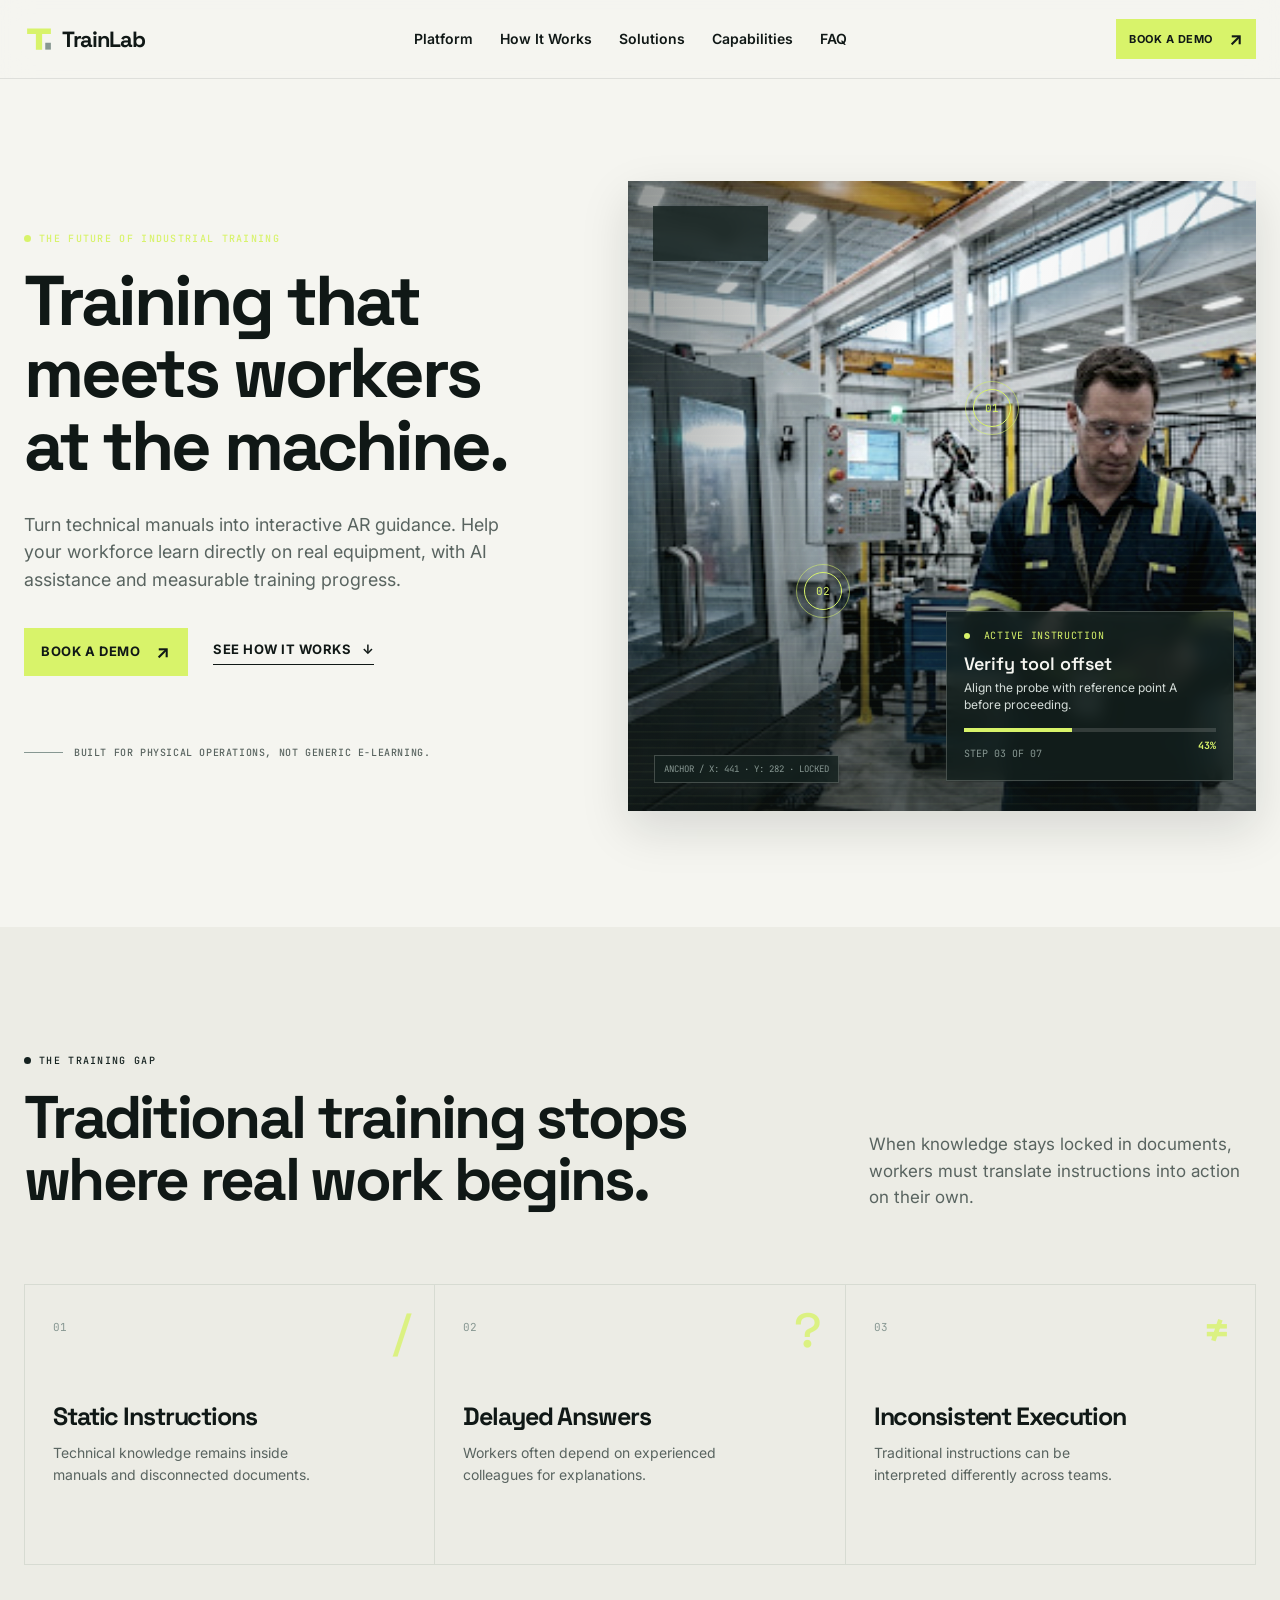
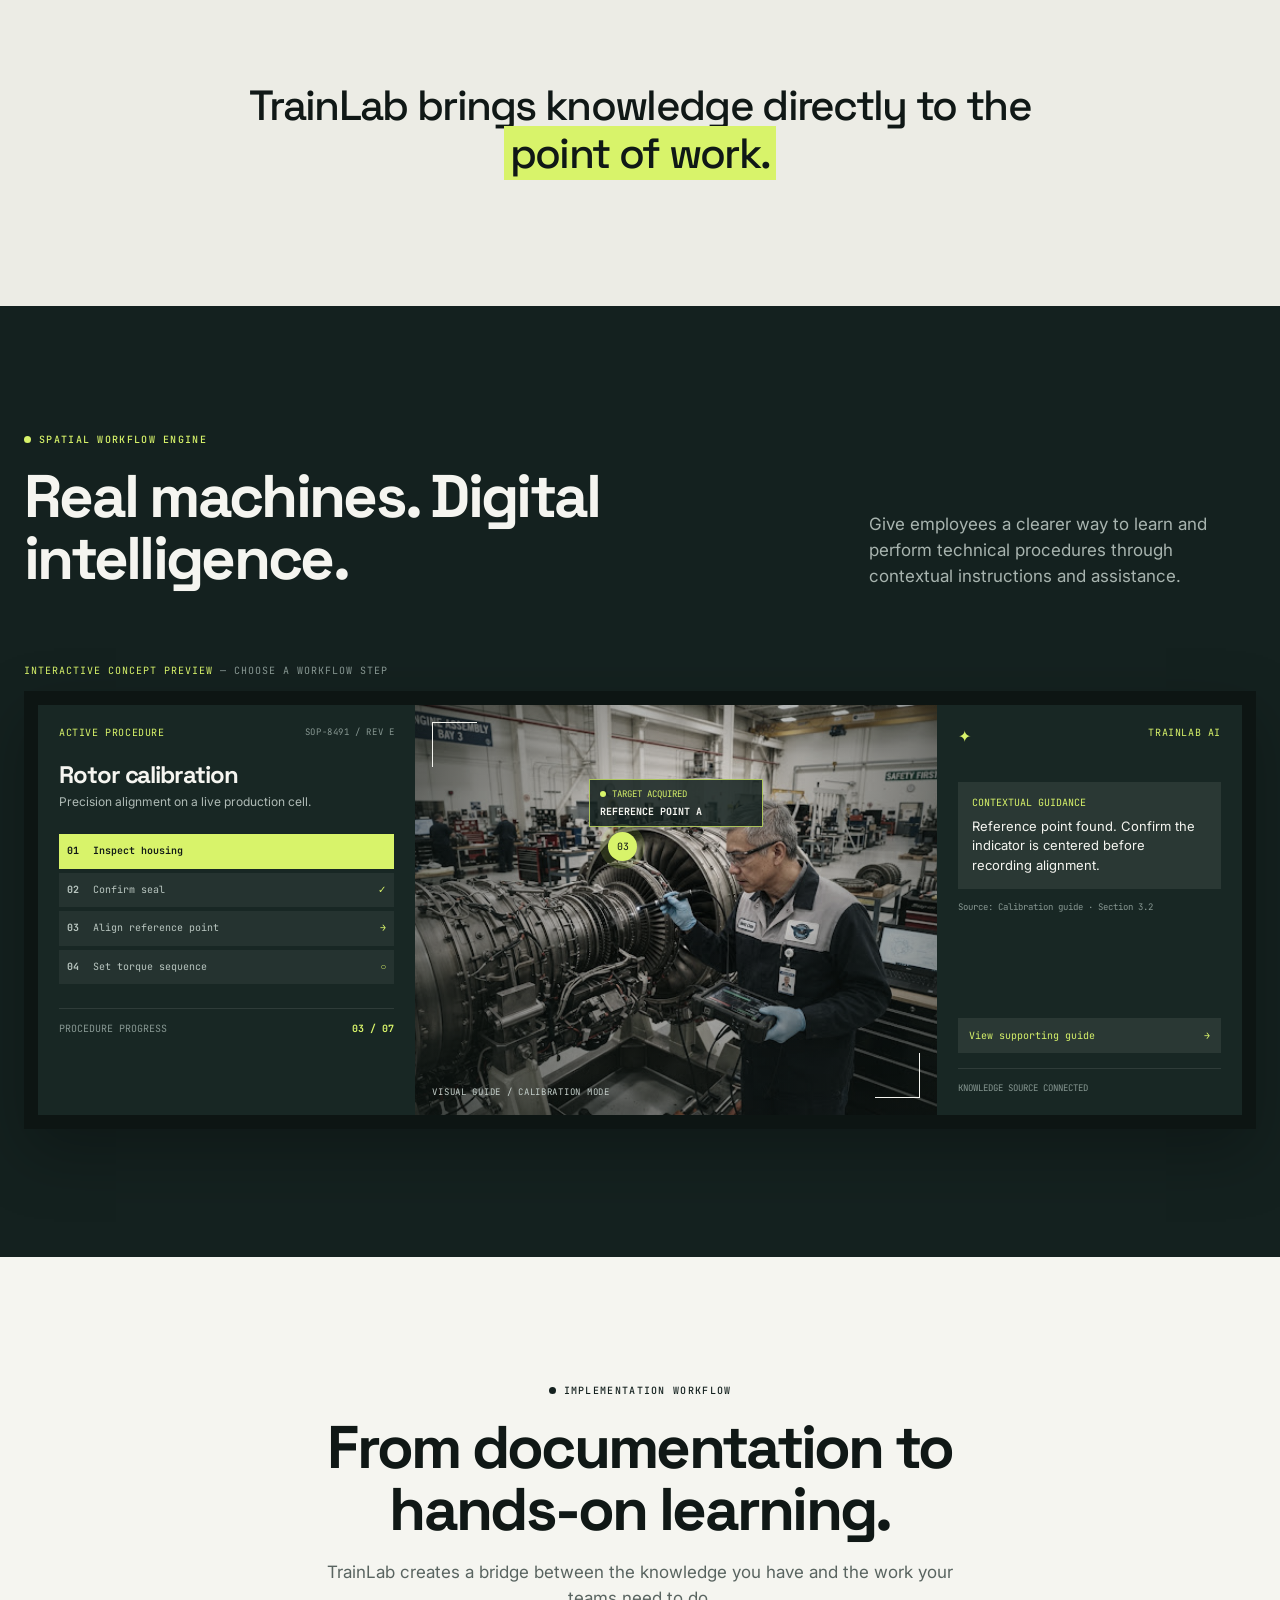
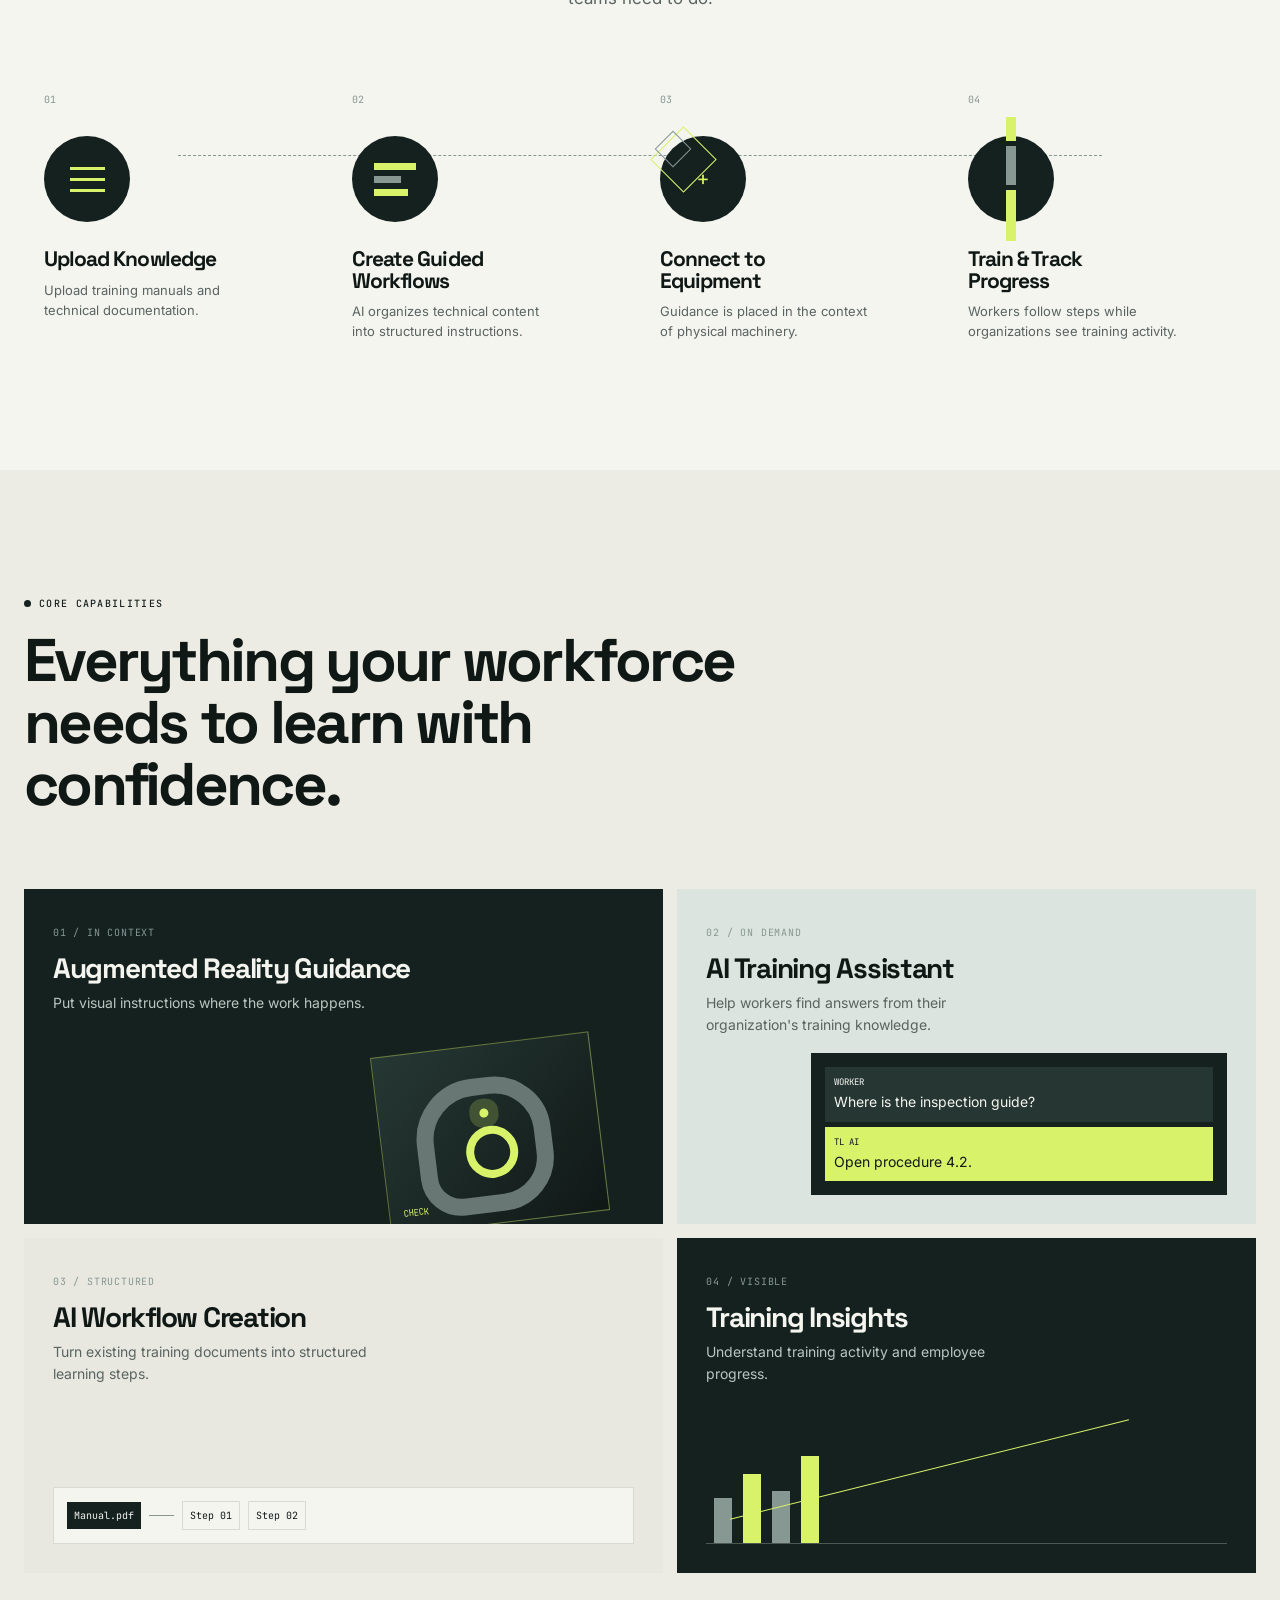
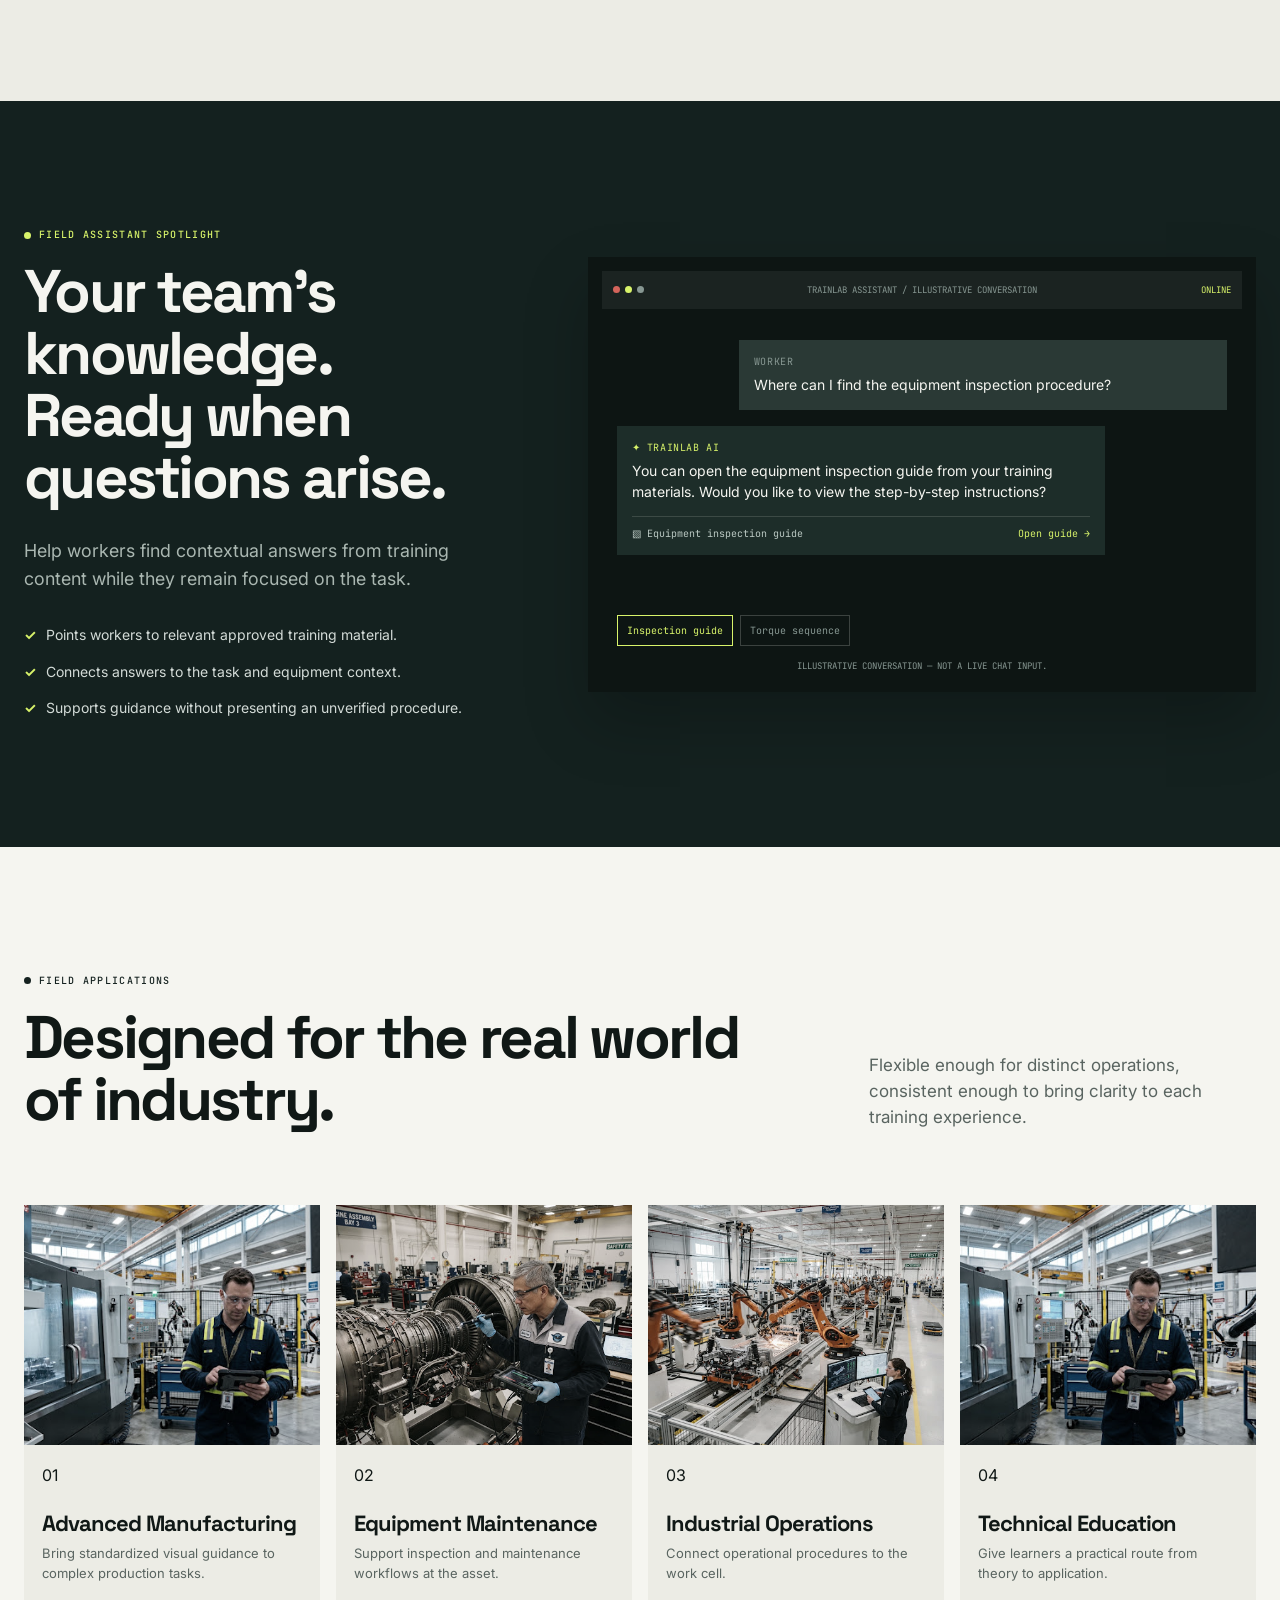
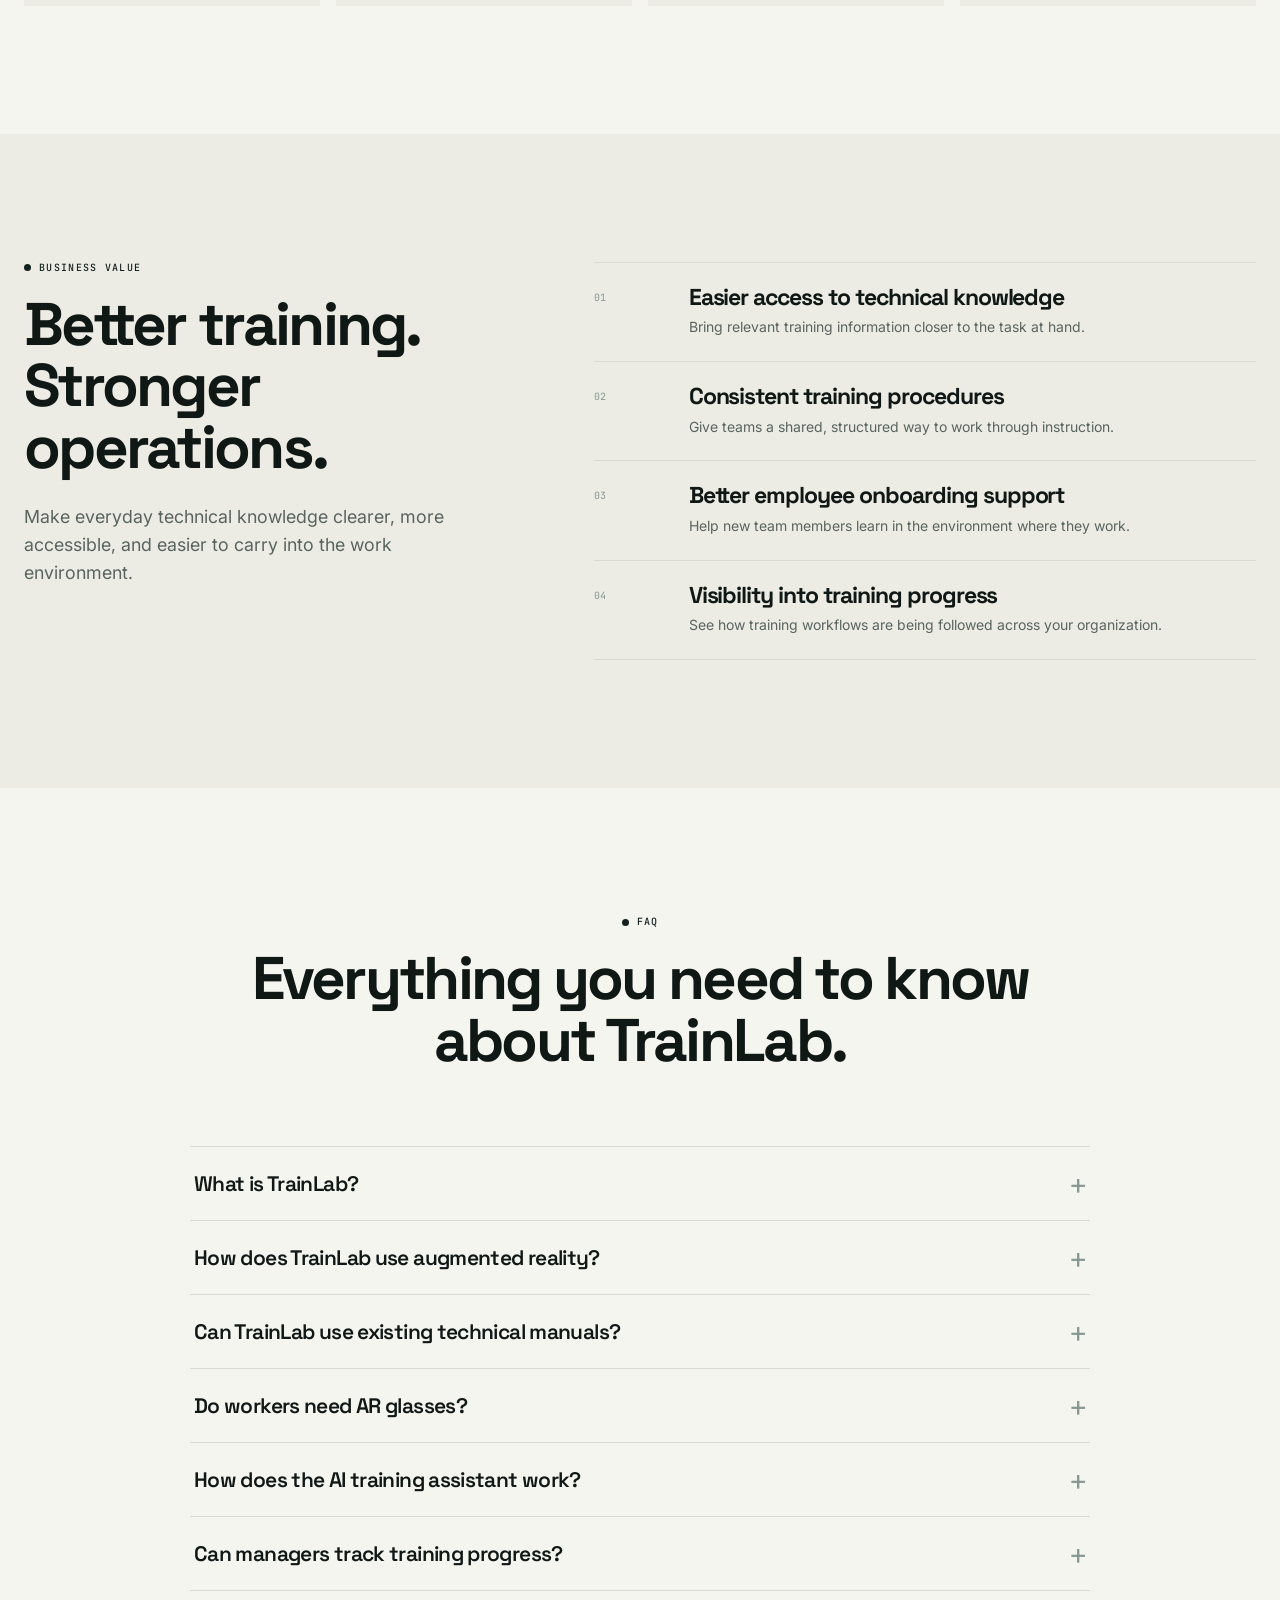
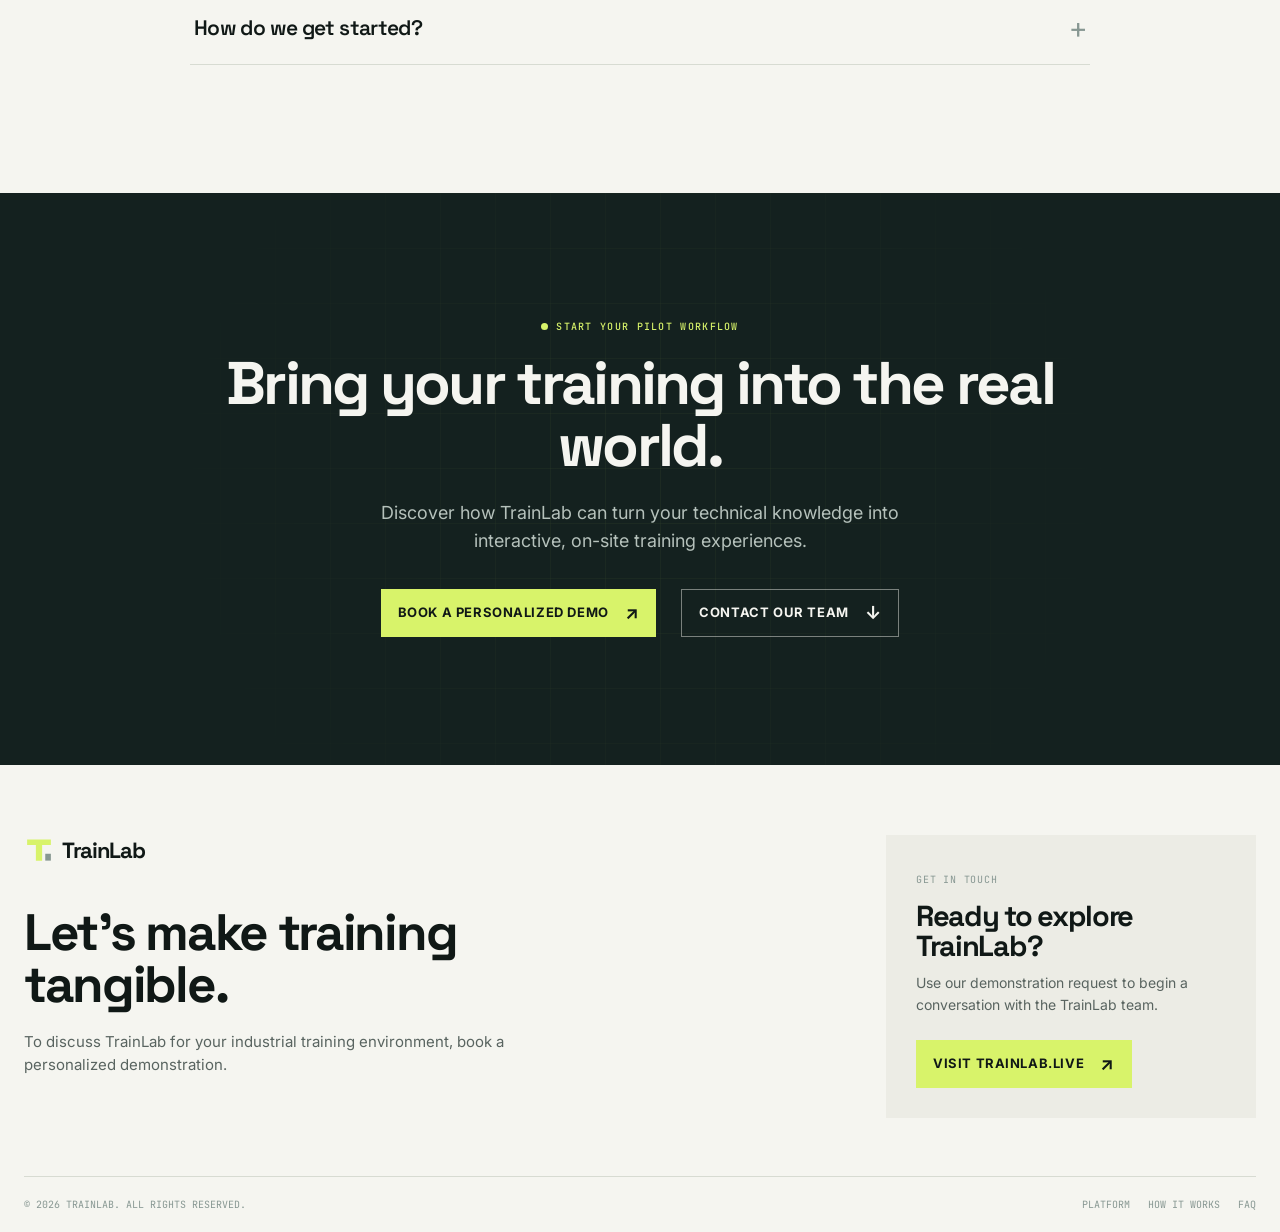
==== commit 931bd928: "Build TrainLab static landing page" ====
--- a/index.html
+++ b/index.html
@@ -1,827 +1,93 @@
-<!DOCTYPE html>
+<!doctype html>
 <html lang="en">
 <head>
-<meta charset="UTF-8" />
-<meta name="viewport" content="width=device-width, initial-scale=1.0" />
-<title>TrainLab — AR Training Platform</title>
-<link rel="preconnect" href="https://fonts.googleapis.com" />
-<link rel="preconnect" href="https://fonts.gstatic.com" crossorigin />
-<link href="https://fonts.googleapis.com/css2?family=Syne:wght@400;600;700;800&family=DM+Sans:ital,opsz,wght@0,9..40,300;0,9..40,400;0,9..40,500;1,9..40,300&display=swap" rel="stylesheet" />
-
-<style>
-  :root {
-    --blue-deep:    #0a1628;
-    --blue-dark:    #0d2044;
-    --blue-mid:     #1a4a8a;
-    --blue-core:    #1f6feb;
-    --blue-bright:  #3d9df3;
-    --blue-sky:     #7ec8f7;
-    --blue-glow:    #a8d8ff;
-    --cyan:         #00d4ff;
-    --cyan-soft:    #40e8ff;
-    --white:        #ffffff;
-    --white-80:     rgba(255,255,255,0.80);
-    --white-50:     rgba(255,255,255,0.50);
-    --white-20:     rgba(255,255,255,0.12);
-    --white-10:     rgba(255,255,255,0.06);
-    --grad-primary: linear-gradient(135deg, #1f6feb 0%, #00d4ff 100%);
-    --grad-hero:    linear-gradient(160deg, #0a1628 0%, #0d2044 40%, #1a3a6a 100%);
-    --grad-card:    linear-gradient(135deg, rgba(31,111,235,0.15) 0%, rgba(0,212,255,0.08) 100%);
-    --shadow-blue:  0 8px 40px rgba(31,111,235,0.35);
-    --shadow-card:  0 4px 24px rgba(0,0,0,0.3);
-    --radius:       16px;
-    --radius-sm:    10px;
-  }
-
-  *, *::before, *::after { box-sizing: border-box; margin: 0; padding: 0; }
-
-  html { scroll-behavior: smooth; }
-
-  body {
-    font-family: 'DM Sans', sans-serif;
-    background: var(--blue-deep);
-    color: var(--white);
-    overflow-x: hidden;
-    line-height: 1.6;
-  }
-
-  /* ─── NAV ──────────────────────────────────────────── */
-  nav {
-    position: fixed; top: 0; left: 0; right: 0; z-index: 100;
-    display: flex; align-items: center; justify-content: space-between;
-    padding: 18px 60px;
-    background: rgba(10,22,40,0.80);
-    backdrop-filter: blur(18px);
-    border-bottom: 1px solid var(--white-20);
-  }
-
-  .logo {
-    font-family: 'Syne', sans-serif;
-    font-weight: 800; font-size: 22px;
-    background: var(--grad-primary);
-    -webkit-background-clip: text; -webkit-text-fill-color: transparent;
-    letter-spacing: -0.5px;
-  }
-  .logo span { color: var(--cyan); -webkit-text-fill-color: var(--cyan); }
-
-  nav ul { list-style: none; display: flex; gap: 36px; }
-  nav ul a { color: var(--white-80); text-decoration: none; font-size: 14px; font-weight: 500; transition: color .2s; }
-  nav ul a:hover { color: var(--cyan); }
-
-  .nav-cta {
-    background: var(--grad-primary);
-    color: #fff; font-weight: 600; font-size: 14px;
-    padding: 10px 24px; border-radius: 50px;
-    text-decoration: none; border: none; cursor: pointer;
-    transition: opacity .2s, transform .2s;
-    box-shadow: 0 4px 18px rgba(31,111,235,0.4);
-  }
-  .nav-cta:hover { opacity: .88; transform: translateY(-1px); }
-
-  /* ─── SECTION WRAPPER ──────────────────────────────── */
-  section { padding: 110px 60px; }
-  .container { max-width: 1160px; margin: 0 auto; }
-
-  /* ─── HERO ─────────────────────────────────────────── */
-  #hero {
-    min-height: 100vh;
-    background: var(--grad-hero);
-    display: flex; align-items: center;
-    padding-top: 100px;
-    position: relative; overflow: hidden;
-  }
-
-  /* mesh glow blobs */
-  #hero::before {
-    content: '';
-    position: absolute; top: -120px; right: -100px;
-    width: 700px; height: 700px;
-    background: radial-gradient(circle, rgba(31,111,235,0.25) 0%, transparent 70%);
-    pointer-events: none;
-  }
-  #hero::after {
-    content: '';
-    position: absolute; bottom: -100px; left: -80px;
-    width: 500px; height: 500px;
-    background: radial-gradient(circle, rgba(0,212,255,0.15) 0%, transparent 70%);
-    pointer-events: none;
-  }
-
-  .hero-grid {
-    display: grid; grid-template-columns: 1fr 1fr;
-    gap: 60px; align-items: center;
-  }
-
-  .hero-badge {
-    display: inline-flex; align-items: center; gap: 8px;
-    background: var(--white-10); border: 1px solid rgba(0,212,255,0.3);
-    padding: 7px 16px; border-radius: 50px; font-size: 13px;
-    color: var(--cyan); font-weight: 500; margin-bottom: 28px;
-    animation: fadeSlideUp 0.6s ease both;
-  }
-  .badge-dot { width: 7px; height: 7px; border-radius: 50%; background: var(--cyan); animation: pulse 2s ease-in-out infinite; }
-
-  h1 {
-    font-family: 'Syne', sans-serif;
-    font-size: clamp(38px, 5vw, 58px);
-    font-weight: 800; line-height: 1.10;
-    letter-spacing: -1.5px;
-    animation: fadeSlideUp 0.7s ease 0.1s both;
-  }
-  h1 .grad-text {
-    background: var(--grad-primary);
-    -webkit-background-clip: text; -webkit-text-fill-color: transparent;
-  }
-
-  .hero-sub {
-    margin-top: 22px; font-size: 18px; font-weight: 300;
-    color: var(--white-80); max-width: 480px; line-height: 1.7;
-    animation: fadeSlideUp 0.7s ease 0.2s both;
-  }
-
-  .btn-group { display: flex; gap: 16px; margin-top: 38px; flex-wrap: wrap; animation: fadeSlideUp 0.7s ease 0.3s both; }
-
-  .btn-primary {
-    background: var(--grad-primary);
-    color: #fff; font-weight: 600; font-size: 15px;
-    padding: 14px 32px; border-radius: 50px;
-    text-decoration: none; border: none; cursor: pointer;
-    box-shadow: var(--shadow-blue);
-    transition: transform .2s, box-shadow .2s;
-    display: inline-flex; align-items: center; gap: 8px;
-  }
-  .btn-primary:hover { transform: translateY(-2px); box-shadow: 0 12px 50px rgba(31,111,235,0.5); }
-
-  .btn-ghost {
-    background: transparent;
-    color: var(--white); font-weight: 600; font-size: 15px;
-    padding: 14px 32px; border-radius: 50px;
-    text-decoration: none; border: 1.5px solid var(--white-50);
-    cursor: pointer; transition: border-color .2s, color .2s;
-    display: inline-flex; align-items: center; gap: 8px;
-  }
-  .btn-ghost:hover { border-color: var(--cyan); color: var(--cyan); }
-
-  /* hero visual */
-  .hero-visual {
-    position: relative; animation: fadeSlideUp 0.9s ease 0.15s both;
-    display: flex; justify-content: center;
-  }
-  .phone-frame {
-    width: 320px; height: 560px;
-    border-radius: 36px;
-    border: 2px solid rgba(31,111,235,0.5);
-    background: linear-gradient(160deg, #0d2044 0%, #1a3a6a 100%);
-    box-shadow: 0 0 0 1px rgba(0,212,255,0.12), 0 30px 80px rgba(0,0,0,0.5), 0 0 60px rgba(31,111,235,0.2);
-    display: flex; align-items: center; justify-content: center;
-    overflow: hidden; position: relative;
-  }
-  .phone-screen-content {
-    width: 100%; height: 100%;
-    display: flex; flex-direction: column;
-    align-items: center; justify-content: center; padding: 28px;
-  }
-  .ar-scene {
-    width: 100%; flex: 1;
-    background: linear-gradient(135deg, rgba(31,111,235,0.08) 0%, rgba(0,212,255,0.04) 100%);
-    border-radius: 20px; position: relative;
-    overflow: hidden; display: flex; align-items: center; justify-content: center;
-  }
-
-  /* GIF placeholder — swap src to your GIF */
-  .ar-gif {
-    width: 100%; height: 100%; object-fit: cover; border-radius: 20px;
-    /* Remove next 3 lines once real GIF is added */
-    background: linear-gradient(135deg, #0d2044, #1a4a8a);
-    display: flex; align-items: center; justify-content: center;
-  }
-
-  /* AR hotspot dots animation */
-  .hotspot {
-    position: absolute; width: 14px; height: 14px;
-    border-radius: 50%; border: 2px solid var(--cyan);
-    background: rgba(0,212,255,0.3);
-  }
-  .hotspot::after {
-    content: ''; position: absolute; inset: -6px;
-    border-radius: 50%; border: 1.5px solid rgba(0,212,255,0.4);
-    animation: ping 2s ease-in-out infinite;
-  }
-  .hs1 { top: 28%; left: 22%; animation-delay: 0s; }
-  .hs2 { top: 55%; right: 18%; animation-delay: 0.7s; }
-  .hs3 { bottom: 22%; left: 40%; animation-delay: 1.4s; }
-
-  /* machine icon placeholder */
-  .machine-icon { font-size: 72px; opacity: 0.25; }
-
-  .ar-bar {
-    margin-top: 14px; width: 100%;
-    background: var(--white-10); border-radius: 12px; padding: 12px 16px;
-    display: flex; align-items: center; gap: 12px;
-  }
-  .ar-step-num {
-    width: 30px; height: 30px; border-radius: 8px;
-    background: var(--grad-primary);
-    display: flex; align-items: center; justify-content: center;
-    font-family: 'Syne', sans-serif; font-weight: 700; font-size: 14px;
-  }
-  .ar-step-text { font-size: 12px; color: var(--white-80); line-height: 1.4; }
-  .ar-step-text strong { color: var(--white); display: block; }
-
-  /* floating metrics */
-  .float-card {
-    position: absolute; background: rgba(10,22,40,0.90);
-    border: 1px solid rgba(31,111,235,0.35);
-    border-radius: 12px; padding: 12px 18px;
-    backdrop-filter: blur(10px);
-    box-shadow: var(--shadow-card);
-    font-size: 12px;
-  }
-  .float-card .val { font-family: 'Syne', sans-serif; font-weight: 700; font-size: 22px; color: var(--cyan); }
-  .float-card .lbl { color: var(--white-50); margin-top: 2px; }
-  .fc1 { top: 60px; left: -60px; animation: floatY 4s ease-in-out infinite; }
-  .fc2 { bottom: 80px; right: -50px; animation: floatY 4s ease-in-out 1.5s infinite; }
-
-  /* ─── SECTION LABELS ───────────────────────────────── */
-  .section-label {
-    display: inline-flex; align-items: center; gap: 8px;
-    font-size: 12px; font-weight: 600; letter-spacing: 1.5px; text-transform: uppercase;
-    color: var(--cyan); margin-bottom: 16px;
-  }
-  .section-label::before { content: ''; display: block; width: 28px; height: 2px; background: var(--cyan); }
-
-  h2 {
-    font-family: 'Syne', sans-serif;
-    font-size: clamp(28px, 3.5vw, 42px);
-    font-weight: 800; line-height: 1.15; letter-spacing: -1px;
-    margin-bottom: 20px;
-  }
-
-  /* ─── PROBLEM ──────────────────────────────────────── */
-  #problem {
-    background: linear-gradient(180deg, var(--blue-deep) 0%, var(--blue-dark) 100%);
-    position: relative;
-  }
-  #problem::before {
-    content: ''; position: absolute; top: 0; left: 0; right: 0; height: 1px;
-    background: linear-gradient(90deg, transparent, rgba(31,111,235,0.4), transparent);
-  }
-
-  .split-grid { display: grid; grid-template-columns: 1fr 1fr; gap: 70px; align-items: center; }
-  .split-grid.reverse { direction: rtl; }
-  .split-grid.reverse > * { direction: ltr; }
-
-  .scene-frame {
-    border-radius: var(--radius);
-    border: 1px solid rgba(31,111,235,0.25);
-    overflow: hidden; position: relative;
-    background: linear-gradient(135deg, #0d2044, #112040);
-    aspect-ratio: 4/3;
-    display: flex; align-items: center; justify-content: center;
-    box-shadow: var(--shadow-card);
-  }
-  .scene-frame img { width: 100%; height: 100%; object-fit: cover; display: block; }
-
-  /* scene placeholder icon */
-  .scene-placeholder {
-    display: flex; flex-direction: column; align-items: center; gap: 12px;
-    color: var(--white-50); font-size: 13px;
-  }
-  .scene-placeholder .icon { font-size: 52px; opacity: 0.5; }
-
-  .pain-points { display: flex; flex-direction: column; gap: 18px; margin: 28px 0; }
-  .pain-item {
-    display: flex; gap: 14px; align-items: flex-start;
-    background: var(--white-10); border: 1px solid var(--white-20);
-    border-radius: var(--radius-sm); padding: 16px 18px;
-    transition: border-color .2s;
-  }
-  .pain-item:hover { border-color: rgba(31,111,235,0.4); }
-  .pain-icon {
-    width: 36px; height: 36px; border-radius: 8px; flex-shrink: 0;
-    background: rgba(235,87,31,0.15); border: 1px solid rgba(235,87,31,0.3);
-    display: flex; align-items: center; justify-content: center; font-size: 17px;
-  }
-  .pain-text { font-size: 15px; color: var(--white-80); }
-  .pain-text strong { color: var(--white); display: block; margin-bottom: 3px; }
-
-  .callout-line {
-    margin-top: 10px; padding: 14px 18px;
-    border-left: 3px solid var(--blue-core);
-    background: rgba(31,111,235,0.08);
-    border-radius: 0 var(--radius-sm) var(--radius-sm) 0;
-    font-style: italic; color: var(--white-80); font-size: 15px;
-  }
-
-  /* ─── SOLUTION ─────────────────────────────────────── */
-  #solution { background: var(--blue-dark); }
-
-  .highlight-list { display: flex; flex-direction: column; gap: 16px; margin-top: 28px; }
-  .highlight-item {
-    display: flex; gap: 14px; align-items: center;
-    font-size: 15px; color: var(--white-80);
-  }
-  .check-icon {
-    width: 32px; height: 32px; border-radius: 8px; flex-shrink: 0;
-    background: rgba(0,212,255,0.12); border: 1px solid rgba(0,212,255,0.3);
-    display: flex; align-items: center; justify-content: center;
-    color: var(--cyan); font-size: 15px;
-  }
-
-  /* ─── HOW IT WORKS ─────────────────────────────────── */
-  #howitworks {
-    background: linear-gradient(180deg, var(--blue-dark) 0%, #0e1e38 100%);
-    position: relative; overflow: hidden;
-  }
-  #howitworks::after {
-    content: '';
-    position: absolute; top: 50%; left: 50%; transform: translate(-50%,-50%);
-    width: 900px; height: 400px;
-    background: radial-gradient(ellipse, rgba(31,111,235,0.08) 0%, transparent 70%);
-    pointer-events: none;
-  }
-
-  .steps-header { text-align: center; margin-bottom: 60px; }
-  .steps-grid { display: grid; grid-template-columns: repeat(4, 1fr); gap: 24px; position: relative; z-index: 1; }
-
-  /* connector line */
-  .steps-grid::before {
-    content: '';
-    position: absolute; top: 44px; left: 10%; right: 10%; height: 2px;
-    background: linear-gradient(90deg, transparent, var(--blue-core), var(--cyan), var(--blue-core), transparent);
-    z-index: 0;
-  }
-
-  .step-card {
-    background: var(--grad-card);
-    border: 1px solid rgba(31,111,235,0.25);
-    border-radius: var(--radius);
-    padding: 28px 22px;
-    text-align: center;
-    transition: transform .25s, border-color .25s, box-shadow .25s;
-    position: relative; z-index: 1;
-  }
-  .step-card:hover {
-    transform: translateY(-6px);
-    border-color: var(--blue-bright);
-    box-shadow: 0 12px 40px rgba(31,111,235,0.25);
-  }
-
-  .step-num {
-    width: 52px; height: 52px; border-radius: 14px;
-    background: var(--grad-primary);
-    display: flex; align-items: center; justify-content: center;
-    font-family: 'Syne', sans-serif; font-weight: 800; font-size: 20px;
-    margin: 0 auto 18px; box-shadow: var(--shadow-blue);
-  }
-  .step-icon { font-size: 28px; margin-bottom: 10px; }
-  .step-card h3 { font-family: 'Syne', sans-serif; font-size: 16px; font-weight: 700; margin-bottom: 8px; }
-  .step-card p { font-size: 14px; color: var(--white-80); line-height: 1.6; }
-
-  /* ─── IMPACT ───────────────────────────────────────── */
-  #impact { background: var(--blue-deep); }
-
-  .impact-grid { display: grid; grid-template-columns: 1fr 1fr; gap: 70px; align-items: center; }
-
-  .metrics-strip { display: flex; gap: 28px; margin: 32px 0; flex-wrap: wrap; }
-  .metric-pill {
-    background: var(--white-10); border: 1px solid var(--white-20);
-    border-radius: 50px; padding: 10px 22px;
-    display: flex; align-items: center; gap: 10px;
-    font-size: 14px; font-weight: 500;
-  }
-  .metric-pill .arrow { font-size: 18px; font-weight: 700; }
-  .down { color: #ff6b6b; } .up { color: #51cf66; }
-
-  .benefit-list { display: flex; flex-direction: column; gap: 14px; }
-  .benefit-item {
-    display: flex; gap: 12px; align-items: flex-start;
-    font-size: 15px; color: var(--white-80);
-  }
-  .benefit-icon { color: var(--cyan); font-size: 17px; margin-top: 2px; flex-shrink: 0; }
-
-  /* dashboard mock */
-  .dashboard-mock {
-    background: #0b1a30; border: 1px solid rgba(31,111,235,0.3);
-    border-radius: var(--radius); padding: 22px;
-    box-shadow: var(--shadow-card);
-  }
-  .dash-header { display: flex; gap: 6px; margin-bottom: 18px; }
-  .dash-dot { width: 10px; height: 10px; border-radius: 50%; }
-  .d1 { background: #ff5f57; } .d2 { background: #ffbd2e; } .d3 { background: #28c840; }
-  .dash-bars { display: flex; align-items: flex-end; gap: 10px; height: 100px; margin-bottom: 18px; }
-  .bar {
-    flex: 1; border-radius: 6px 6px 0 0;
-    background: linear-gradient(180deg, var(--blue-bright), var(--blue-mid));
-    position: relative; transition: height .3s ease;
-  }
-  .bar.accent { background: var(--grad-primary); }
-  .dash-stats { display: grid; grid-template-columns: 1fr 1fr; gap: 12px; }
-  .dash-stat {
-    background: var(--white-10); border-radius: var(--radius-sm);
-    padding: 12px 14px;
-  }
-  .dash-stat .sv { font-family: 'Syne', sans-serif; font-size: 22px; font-weight: 700; }
-  .dash-stat .sl { font-size: 11px; color: var(--white-50); margin-top: 3px; }
-  .green { color: #51cf66; } .red { color: #ff6b6b; } .blue-c { color: var(--cyan); }
-
-  /* ─── AI ASSISTANT ─────────────────────────────────── */
-  #ai {
-    background: linear-gradient(135deg, #0a1628 0%, #0d2a50 50%, #0a1628 100%);
-    text-align: center; position: relative; overflow: hidden;
-  }
-  #ai::before {
-    content: '';
-    position: absolute; top: -150px; left: 50%; transform: translateX(-50%);
-    width: 800px; height: 600px;
-    background: radial-gradient(ellipse, rgba(0,212,255,0.1) 0%, transparent 65%);
-    pointer-events: none;
-  }
-
-  .ai-card {
-    max-width: 720px; margin: 0 auto;
-    background: var(--grad-card);
-    border: 1px solid rgba(0,212,255,0.25);
-    border-radius: 24px; padding: 60px;
-    position: relative; z-index: 1;
-    box-shadow: 0 0 80px rgba(0,212,255,0.08);
-  }
-  .ai-icon-wrap {
-    width: 72px; height: 72px; border-radius: 20px;
-    background: var(--grad-primary);
-    display: flex; align-items: center; justify-content: center;
-    font-size: 34px; margin: 0 auto 28px;
-    box-shadow: 0 8px 30px rgba(31,111,235,0.45);
-  }
-  .ai-card h2 { font-size: 36px; }
-  .ai-card p { font-size: 17px; color: var(--white-80); margin-top: 16px; max-width: 500px; margin-left: auto; margin-right: auto; }
-
-  .chat-bubble-demo {
-    margin-top: 36px; display: flex; flex-direction: column; gap: 12px; text-align: left;
-  }
-  .bubble {
-    max-width: 80%; padding: 12px 18px; border-radius: 18px;
-    font-size: 14px; line-height: 1.5;
-  }
-  .bubble.user { background: var(--blue-mid); border-radius: 18px 18px 4px 18px; align-self: flex-end; }
-  .bubble.ai {
-    background: rgba(0,212,255,0.1); border: 1px solid rgba(0,212,255,0.2);
-    border-radius: 18px 18px 18px 4px; align-self: flex-start; color: var(--white-80);
-    display: flex; gap: 10px; align-items: flex-start;
-  }
-  .ai-avatar { font-size: 18px; flex-shrink: 0; margin-top: 1px; }
-
-  /* ─── CTA ──────────────────────────────────────────── */
-  #cta {
-    background: linear-gradient(135deg, #0d2044 0%, #1a3a6a 50%, #0d2044 100%);
-    text-align: center; position: relative; overflow: hidden;
-  }
-  #cta::before {
-    content: '';
-    position: absolute; inset: 0;
-    background: radial-gradient(ellipse at center, rgba(31,111,235,0.2) 0%, transparent 70%);
-  }
-  .cta-inner { position: relative; z-index: 1; }
-  #cta h2 { font-size: clamp(32px, 4vw, 52px); margin-bottom: 18px; }
-  #cta p { font-size: 18px; color: var(--white-80); margin-bottom: 40px; }
-  .cta-btns { display: flex; gap: 20px; justify-content: center; flex-wrap: wrap; }
-
-  /* ─── FOOTER ───────────────────────────────────────── */
-  footer {
-    padding: 30px 60px;
-    border-top: 1px solid var(--white-20);
-    display: flex; justify-content: space-between; align-items: center;
-    font-size: 13px; color: var(--white-50);
-    background: var(--blue-deep);
-  }
-  footer .logo { font-size: 18px; }
-
-  /* ─── ANIMATIONS ───────────────────────────────────── */
-  @keyframes fadeSlideUp {
-    from { opacity: 0; transform: translateY(24px); }
-    to   { opacity: 1; transform: translateY(0); }
-  }
-  @keyframes pulse {
-    0%,100% { opacity: 1; transform: scale(1); }
-    50%      { opacity: 0.5; transform: scale(1.3); }
-  }
-  @keyframes ping {
-    0%   { opacity: 0.6; transform: scale(1); }
-    100% { opacity: 0;   transform: scale(2.5); }
-  }
-  @keyframes floatY {
-    0%,100% { transform: translateY(0px); }
-    50%     { transform: translateY(-10px); }
-  }
-
-  /* scroll-reveal */
-  .reveal { opacity: 0; transform: translateY(30px); transition: opacity .65s ease, transform .65s ease; }
-  .reveal.visible { opacity: 1; transform: translateY(0); }
-
-  /* ─── RESPONSIVE ───────────────────────────────────── */
-  @media (max-width: 900px) {
-    section { padding: 80px 28px; }
-    nav { padding: 16px 28px; }
-    nav ul { display: none; }
-    .hero-grid, .split-grid, .impact-grid { grid-template-columns: 1fr; gap: 40px; }
-    .split-grid.reverse { direction: ltr; }
-    .steps-grid { grid-template-columns: 1fr 1fr; }
-    .steps-grid::before { display: none; }
-    .fc1, .fc2 { display: none; }
-    footer { flex-direction: column; gap: 12px; text-align: center; }
-  }
-</style>
+  <meta charset="utf-8">
+  <meta name="viewport" content="width=device-width, initial-scale=1">
+  <meta name="description" content="Transform industrial training with TrainLab. Turn technical manuals into interactive AR instructions, provide AI-powered learning assistance, and track workforce training progress.">
+  <meta name="theme-color" content="#14211F">
+  <link rel="canonical" href="https://trainlab.live/">
+  <meta property="og:title" content="TrainLab | AI-Powered AR Training for Industrial Teams">
+  <meta property="og:description" content="Turn technical manuals into interactive AR instructions and connect learning to the point of work.">
+  <meta property="og:type" content="website">
+  <meta property="og:url" content="https://trainlab.live/">
+  <meta property="og:image" content="https://trainlab.live/assets/images/turbine.jpg">
+  <link rel="icon" href="favicon.svg" type="image/svg+xml">
+  <link rel="preconnect" href="https://fonts.googleapis.com">
+  <link rel="preconnect" href="https://fonts.gstatic.com" crossorigin>
+  <link href="https://fonts.googleapis.com/css2?family=Inter:wght@400;500;600;700&family=JetBrains+Mono:wght@400;500;600&family=Space+Grotesk:wght@500;600;700&display=swap" rel="stylesheet">
+  <link rel="stylesheet" href="style.css">
+  <title>TrainLab | AI-Powered AR Training for Industrial Teams</title>
 </head>
 <body>
+  <a class="skip-link" href="#main-content">Skip to content</a>
+  <header class="site-header">
+    <div class="container nav-wrap">
+      <a class="brand" href="#top" aria-label="TrainLab home"><img src="assets/logo/trainlab-mark.svg" alt="" width="32" height="32"><span>TrainLab</span></a>
+      <nav class="desktop-nav" aria-label="Primary navigation"><a href="#platform">Platform</a><a href="#how-it-works">How It Works</a><a href="#solutions">Solutions</a><a href="#capabilities">Capabilities</a><a href="#faq">FAQ</a></nav>
+      <a class="button button-small nav-cta" href="#contact">Book a Demo <span>↗</span></a>
+      <details class="mobile-nav"><summary aria-label="Open navigation"><span></span><span></span><span></span></summary><nav aria-label="Mobile navigation"><a href="#platform">Platform</a><a href="#how-it-works">How It Works</a><a href="#solutions">Solutions</a><a href="#capabilities">Capabilities</a><a href="#faq">FAQ</a><a class="button" href="#contact">Book a Demo <span>↗</span></a></nav></details>
+    </div>
+  </header>
 
-<!-- NAV -->
-<nav>
-  <div class="logo">Train<span>Lab</span></div>
-  <ul>
-    <li><a href="#problem">Problem</a></li>
-    <li><a href="#solution">Solution</a></li>
-    <li><a href="#howitworks">How It Works</a></li>
-    <li><a href="#impact">Impact</a></li>
-  </ul>
-  <a href="#cta" class="nav-cta">Request Demo</a>
-</nav>
-
-<!-- ① HERO -->
-<section id="hero">
-  <div class="container">
-    <div class="hero-grid">
-      <div>
-        <div class="hero-badge"><span class="badge-dot"></span> Augmented Reality Training</div>
-        <h1>Train workers directly on<br/><span class="grad-text">real machines with AR</span></h1>
-        <p class="hero-sub">Step-by-step guidance, real-time AI support, and full performance tracking — all in one platform.</p>
-        <div class="btn-group">
-          <a href="#cta" class="btn-primary">🚀 Request Demo</a>
-          <a href="#solution" class="btn-ghost">▶ Watch Video</a>
+  <main id="main-content">
+    <section class="hero section" id="top">
+      <div class="container hero-grid">
+        <div class="hero-copy reveal">
+          <p class="eyebrow"><i></i> The future of industrial training</p>
+          <h1>Training that meets workers at the machine.</h1>
+          <p class="lead">Turn technical manuals into interactive AR guidance. Help your workforce learn directly on real equipment, with AI assistance and measurable training progress.</p>
+          <div class="button-row"><a class="button" href="#contact">Book a Demo <span>↗</span></a><a class="text-link" href="#how-it-works">See How It Works <span>↓</span></a></div>
+          <div class="hero-note"><span class="note-line"></span><span>Built for physical operations, not generic e-learning.</span></div>
+        </div>
+        <div class="hero-stage reveal reveal-delay" aria-label="Illustrative augmented reality training view">
+          <img src="assets/images/manufacturing.jpg" alt="Industrial engineer working at a CNC manufacturing cell" fetchpriority="high">
+          <div class="stage-vignette"></div><div class="scan-line"></div>
+          <div class="hud-tag tag-top"><b>Station 04</b><span>Assembly cell</span></div>
+          <div class="hotspot h-one"><i></i><span>01</span></div><div class="hotspot h-two"><i></i><span>02</span></div>
+          <div class="ar-card"><div class="card-label"><i></i> Active instruction</div><strong>Verify tool offset</strong><p>Align the probe with reference point A before proceeding.</p><div class="progress-line"><span></span></div><small>Step 03 of 07 <b>43%</b></small></div>
+          <div class="coordinate">ANCHOR / X: 441 · Y: 282 · LOCKED</div>
         </div>
       </div>
+    </section>
 
-      <div class="hero-visual">
-        <div class="fc1 float-card">
-          <div class="val">↓42%</div>
-          <div class="lbl">Training time</div>
-        </div>
-        <div class="phone-frame">
-          <div class="phone-screen-content">
-            <div class="ar-scene">
-              <!--
-                Replace the div below with:
-                <img src="your-ar-demo.gif" alt="AR training demo" class="ar-gif" />
-              -->
-              <div class="scene-placeholder">
-                <div class="machine-icon">⚙️</div>
-              </div>
-              <div class="hotspot hs1"></div>
-              <div class="hotspot hs2"></div>
-              <div class="hotspot hs3"></div>
-            </div>
-            <div class="ar-bar">
-              <div class="ar-step-num">3</div>
-              <div class="ar-step-text">
-                <strong>Calibrate pressure valve</strong>
-                Rotate 90° clockwise · AR guide active
-              </div>
-            </div>
-          </div>
-        </div>
-        <div class="fc2 float-card">
-          <div class="val">98%</div>
-          <div class="lbl">Task accuracy</div>
+    <section class="problem section section-soft" id="solutions">
+      <div class="container"><div class="section-heading split-heading"><div><p class="eyebrow dark"><i></i> The training gap</p><h2>Traditional training stops where real work begins.</h2></div><p>When knowledge stays locked in documents, workers must translate instructions into action on their own.</p></div>
+        <div class="problem-grid"><article><span>01</span><h3>Static Instructions</h3><p>Technical knowledge remains inside manuals and disconnected documents.</p><div class="problem-mark">/</div></article><article><span>02</span><h3>Delayed Answers</h3><p>Workers often depend on experienced colleagues for explanations.</p><div class="problem-mark">?</div></article><article><span>03</span><h3>Inconsistent Execution</h3><p>Traditional instructions can be interpreted differently across teams.</p><div class="problem-mark">≠</div></article></div>
+        <p class="bridge-statement">TrainLab brings knowledge directly to the <em>point of work.</em></p>
+      </div>
+    </section>
+
+    <section class="platform section section-dark" id="platform">
+      <div class="container"><div class="section-heading split-heading inverse"><div><p class="eyebrow"><i></i> Spatial workflow engine</p><h2>Real machines. Digital intelligence.</h2></div><p>Give employees a clearer way to learn and perform technical procedures through contextual instructions and assistance.</p></div>
+        <p class="concept-label">Interactive concept preview <span>— choose a workflow step</span></p>
+        <div class="product-console">
+          <input checked type="radio" name="workflow" id="step-one"><input type="radio" name="workflow" id="step-two"><input type="radio" name="workflow" id="step-three"><input type="radio" name="workflow" id="step-four">
+          <section class="workflow-panel"><div class="panel-top"><span>Active procedure</span><small>SOP-8491 / REV E</small></div><h3>Rotor calibration</h3><p>Precision alignment on a live production cell.</p><div class="step-list"><label for="step-one"><b>01</b> Inspect housing <i>✓</i></label><label for="step-two"><b>02</b> Confirm seal <i>✓</i></label><label for="step-three"><b>03</b> Align reference point <i>→</i></label><label for="step-four"><b>04</b> Set torque sequence <i>○</i></label></div><div class="workflow-footer"><span>Procedure progress</span><b>03 / 07</b></div></section>
+          <section class="machine-panel" aria-label="Illustrative AR machine view"><img src="assets/images/turbine.jpg" alt="Technician inspecting precision turbine machinery"><div class="machine-shade"></div><div class="machine-label"><i></i><span>Target acquired</span><b>REFERENCE POINT A</b></div><div class="machine-hotspot">03</div><div class="machine-corner top-left"></div><div class="machine-corner bottom-right"></div><p class="machine-meta">VISUAL GUIDE / CALIBRATION MODE</p></section>
+          <aside class="copilot-panel"><div class="panel-top"><span class="ai-dot">✦</span><span>TrainLab AI</span></div><div class="ai-message"><small>Contextual guidance</small><p>Reference point found. Confirm the indicator is centered before recording alignment.</p></div><p class="source-ref">Source: Calibration guide · Section 3.2</p><a href="#assistant" class="mini-action">View supporting guide <span>→</span></a><div class="copilot-status">Knowledge source connected</div></aside>
         </div>
       </div>
-    </div>
-  </div>
-</section>
+    </section>
 
-<!-- ② PROBLEM -->
-<section id="problem">
-  <div class="container">
-    <div class="split-grid reveal">
-      <div class="scene-frame">
-        <
-          Replace inner content with:
-          <img src="Scene1.gif" alt="Worker with manual" />
-        >
-        <div class="scene-placeholder">
-          <div class="icon">📋</div>
-          <span>Scene 1 GIF — Worker confused with manual</span>
-        </div>
-      </div>
-      <div>
-        <h2>Training today is slow and inefficient</h2>
-        <div class="pain-points">
-          <div class="pain-item">
-            <div class="pain-icon">📚</div>
-            <div class="pain-text"><strong>Workers rely on manuals or other workers</strong>Static docs can't adapt to real machine conditions.</div>
-          </div>
-          <div class="pain-item">
-            <div class="pain-icon">🔕</div>
-            <div class="pain-text"><strong>No real-time support on machines</strong>Questions go unanswered until a supervisor is free.</div>
-          </div>
-          <div class="pain-item">
-            <div class="pain-icon">⚠️</div>
-            <div class="pain-text"><strong>High risk of mistakes and downtime</strong>Errors cost time, money, and safety incidents.</div>
-          </div>
-        </div>
-        <div class="callout-line">"Training is not connected to real work."</div>
-      </div>
-    </div>
-  </div>
-</section>
+    <section class="process section" id="how-it-works"><div class="container"><div class="section-heading centered"><p class="eyebrow dark"><i></i> Implementation workflow</p><h2>From documentation to hands-on learning.</h2><p>TrainLab creates a bridge between the knowledge you have and the work your teams need to do.</p></div><div class="process-grid"><article><span class="process-number">01</span><div class="process-icon doc-icon"><b></b><b></b><b></b></div><h3>Upload Knowledge</h3><p>Upload training manuals and technical documentation.</p></article><article><span class="process-number">02</span><div class="process-icon flow-icon"><i></i><i></i><i></i></div><h3>Create Guided Workflows</h3><p>AI organizes technical content into structured instructions.</p></article><article><span class="process-number">03</span><div class="process-icon ar-icon"><i></i><b>+</b></div><h3>Connect to Equipment</h3><p>Guidance is placed in the context of physical machinery.</p></article><article><span class="process-number">04</span><div class="process-icon chart-icon"><i></i><i></i><i></i></div><h3>Train &amp; Track Progress</h3><p>Workers follow steps while organizations see training activity.</p></article></div></div></section>
 
-<!-- ③ SOLUTION -->
-<section id="solution">
-  <div class="container">
-    <div class="split-grid reverse reveal">
-      <div>
-        <h2>Meet TrainLab</h2>
-        <p style="color:var(--white-80); font-size:16px; line-height:1.75;">
-          TrainLab uses AR to guide workers directly on real machines using smartphones or AR glasses — no complex setup, no interruptions.
-        </p>
-        <div class="highlight-list">
-          <div class="highlight-item">
-            <div class="check-icon">✦</div>
-            Visual instructions anchored in the real environment
-          </div>
-          <div class="highlight-item">
-            <div class="check-icon">✦</div>
-            Easy to use on-site — zero IT overhead
-          </div>
-          <div class="highlight-item">
-            <div class="check-icon">✦</div>
-            Works with existing smartphones or AR glasses
-          </div>
-        </div>
-        <div style="margin-top:32px;">
-          <a href="#cta" class="btn-primary">See It In Action →</a>
-        </div>
-      </div>
-      <div class="scene-frame">
-        <
-          Replace inner content with:
-          <img src="Scene2.gif" alt="AR interface on machine" />
-        >
-        <div class="scene-placeholder">
-          <div class="icon">🥽</div>
-          <span>Scene 2 GIF — AR interface</span>
-        </div>
-      </div>
-    </div>
-  </div>
-</section>
+    <section class="capabilities section section-soft" id="capabilities"><div class="container"><div class="section-heading"><p class="eyebrow dark"><i></i> Core capabilities</p><h2>Everything your workforce needs to learn with confidence.</h2></div><div class="bento-grid">
+      <article class="bento ar-bento"><div><span class="card-kicker">01 / In context</span><h3>Augmented Reality Guidance</h3><p>Put visual instructions where the work happens.</p></div><div class="mini-ar"><div class="mini-machine"></div><i class="mini-point"></i><span>CHECK</span></div></article>
+      <article class="bento assistant-bento"><div><span class="card-kicker">02 / On demand</span><h3>AI Training Assistant</h3><p>Help workers find answers from their organization's training knowledge.</p></div><div class="mini-chat"><p><b>Worker</b> Where is the inspection guide?</p><p><b>TL AI</b> Open procedure 4.2.</p></div></article>
+      <article class="bento workflow-bento"><div><span class="card-kicker">03 / Structured</span><h3>AI Workflow Creation</h3><p>Turn existing training documents into structured learning steps.</p></div><div class="mini-flow"><span>Manual.pdf</span><i></i><span>Step 01</span><span>Step 02</span></div></article>
+      <article class="bento insight-bento"><div><span class="card-kicker">04 / Visible</span><h3>Training Insights</h3><p>Understand training activity and employee progress.</p></div><div class="mini-chart"><i></i><i></i><i></i><i></i><b></b></div></article>
+    </div></div></section>
 
-<!-- ④ HOW IT WORKS -->
-<section id="howitworks">
-  <div class="container">
-    <div class="steps-header reveal">
-      <h2>How It Works</h2>
-      <p style="color:var(--white-80); max-width:500px; margin:10px auto 0; font-size:16px;">
-        From your training docs to AR-guided workflows in four simple steps.
-      </p>
-    </div>
-    <div class="steps-grid reveal">
-      <div class="step-card">
-        <div class="step-num">1</div>
-        <div class="step-icon">📄</div>
-        <h3>Upload Content</h3>
-        <p>Import PDFs, manuals, or existing training materials with a single click.</p>
-      </div>
-      <div class="step-card">
-        <div class="step-num">2</div>
-        <div class="step-icon">⚡</div>
-        <h3>Convert to Workflows</h3>
-        <p>AI automatically structures your content into step-by-step guided workflows.</p>
-      </div>
-      <div class="step-card">
-        <div class="step-num">3</div>
-        <div class="step-icon">📍</div>
-        <h3>Place AR Hotspots</h3>
-        <p>Anchor visual instructions directly onto machine components in real space.</p>
-      </div>
-      <div class="step-card">
-        <div class="step-num">4</div>
-        <div class="step-icon">🧠</div>
-        <h3>Train with AI</h3>
-        <p>Workers follow guidance on-site with live AI support answering every question.</p>
-      </div>
-    </div>
-  </div>
-</section>
+    <section class="assistant-showcase section section-dark" id="assistant"><div class="container assistant-grid"><div><p class="eyebrow"><i></i> Field assistant spotlight</p><h2>Your team's knowledge. Ready when questions arise.</h2><p class="lead muted">Help workers find contextual answers from training content while they remain focused on the task.</p><ul class="check-list"><li>Points workers to relevant approved training material.</li><li>Connects answers to the task and equipment context.</li><li>Supports guidance without presenting an unverified procedure.</li></ul></div><div class="chat-terminal"><div class="terminal-bar"><span><i></i><i></i><i></i></span><b>TRAINLAB ASSISTANT / ILLUSTRATIVE CONVERSATION</b><em>ONLINE</em></div><div class="chat-examples"><input checked type="radio" name="chat" id="chat-inspection"><input type="radio" name="chat" id="chat-torque"><div class="chat-view inspection"><div class="bubble worker"><small>Worker</small>Where can I find the equipment inspection procedure?</div><div class="bubble ai"><small>✦ TrainLab AI</small>You can open the equipment inspection guide from your training materials. Would you like to view the step-by-step instructions?<div class="document-chip">▧ Equipment inspection guide <span>Open guide →</span></div></div></div><div class="chat-view torque"><div class="bubble worker"><small>Worker</small>What should I check before the torque sequence?</div><div class="bubble ai"><small>✦ TrainLab AI</small>The linked workflow directs you to confirm the seal and reference alignment first. Review the approved procedure before continuing.<div class="document-chip">▧ Calibration guide · 3.2 <span>View reference →</span></div></div></div><div class="chat-tabs"><label for="chat-inspection">Inspection guide</label><label for="chat-torque">Torque sequence</label></div></div><p class="illustration-note">Illustrative conversation — not a live chat input.</p></div></div></section>
 
-<!-- ⑤ IMPACT -->
-<section id="impact">
-  <div class="container">
-    <div class="impact-grid reveal">
-      <div>
-        <h2>Measure and improve training performance</h2>
-        <div class="metrics-strip">
-          <div class="metric-pill"><span class="arrow down">↓</span> Training time</div>
-          <div class="metric-pill"><span class="arrow down">↓</span> Errors</div>
-          <div class="metric-pill"><span class="arrow up">↑</span> Productivity</div>
-        </div>
-        <div class="benefit-list">
-          <div class="benefit-item"><span class="benefit-icon">◈</span> Track worker progress and skill development in real time</div>
-          <div class="benefit-item"><span class="benefit-icon">◈</span> Reduce costly errors and cut average training time significantly</div>
-          <div class="benefit-item"><span class="benefit-icon">◈</span> Improve on-site safety with standardized AR-guided procedures</div>
-        </div>
-      </div>
-      <div class="dashboard-mock reveal">
-        <div class="dash-header">
-          <div class="dash-dot d1"></div>
-          <div class="dash-dot d2"></div>
-          <div class="dash-dot d3"></div>
-        </div>
-        <div class="dash-bars">
-          <div class="bar" style="height:55%"></div>
-          <div class="bar" style="height:72%"></div>
-          <div class="bar accent" style="height:90%"></div>
-          <div class="bar" style="height:65%"></div>
-          <div class="bar accent" style="height:85%"></div>
-          <div class="bar" style="height:78%"></div>
-          <div class="bar accent" style="height:95%"></div>
-        </div>
-        <div class="dash-stats">
-          <div class="dash-stat">
-            <div class="sv green">↓ 42%</div>
-            <div class="sl">Training time saved</div>
-          </div>
-          <div class="dash-stat">
-            <div class="sv red">↓ 67%</div>
-            <div class="sl">Error rate reduction</div>
-          </div>
-          <div class="dash-stat">
-            <div class="sv blue-c">↑ 3.2×</div>
-            <div class="sl">Productivity gain</div>
-          </div>
-          <div class="dash-stat">
-            <div class="sv green">98%</div>
-            <div class="sl">Task completion rate</div>
-          </div>
-        </div>
-      </div>
-    </div>
-  </div>
-</section>
+    <section class="use-cases section" id="use-cases"><div class="container"><div class="section-heading split-heading"><div><p class="eyebrow dark"><i></i> Field applications</p><h2>Designed for the real world of industry.</h2></div><p>Flexible enough for distinct operations, consistent enough to bring clarity to each training experience.</p></div><div class="use-case-grid"><article><div class="case-image"><img src="assets/images/manufacturing.jpg" alt="Engineer working in a precision manufacturing facility" loading="lazy"></div><span>01</span><h3>Advanced Manufacturing</h3><p>Bring standardized visual guidance to complex production tasks.</p></article><article><div class="case-image"><img src="assets/images/turbine.jpg" alt="Technician inspecting industrial turbine equipment" loading="lazy"></div><span>02</span><h3>Equipment Maintenance</h3><p>Support inspection and maintenance workflows at the asset.</p></article><article><div class="case-image"><img src="assets/images/operations.jpg" alt="Industrial automated operations line" loading="lazy"></div><span>03</span><h3>Industrial Operations</h3><p>Connect operational procedures to the work cell.</p></article><article><div class="case-image education-image"><img src="assets/images/manufacturing.jpg" alt="Technical learner reviewing industrial equipment" loading="lazy"></div><span>04</span><h3>Technical Education</h3><p>Give learners a practical route from theory to application.</p></article></div></div></section>
 
-<!-- ⑥ AI ASSISTANT -->
-<section id="ai">
-  <div class="container">
-    <div class="ai-card reveal">
-      <div class="ai-icon-wrap">🧠</div>
-      <div class="section-label" style="justify-content:center; margin-bottom:12px;">AI-Powered</div>
-      <h2>Built-in AI assistant</h2>
-      <p>Workers can ask questions and get instant answers based on training content — right on the machine floor.</p>
-      <div class="chat-bubble-demo">
-        <div class="bubble user">How do I reset the pressure sensor on unit 4B?</div>
-        <div class="bubble ai">
-          <div class="ai-avatar">⚡</div>
-          <div>Hold the reset button for 3 seconds, then turn the dial to position 2. I can show you the AR guide on your device — just tap "Start AR" below.</div>
-        </div>
-      </div>
-    </div>
-  </div>
-</section>
+    <section class="benefits section section-soft"><div class="container benefits-layout"><div><p class="eyebrow dark"><i></i> Business value</p><h2>Better training.<br>Stronger operations.</h2><p class="lead">Make everyday technical knowledge clearer, more accessible, and easier to carry into the work environment.</p></div><div class="benefit-list"><article><span>01</span><div><h3>Easier access to technical knowledge</h3><p>Bring relevant training information closer to the task at hand.</p></div></article><article><span>02</span><div><h3>Consistent training procedures</h3><p>Give teams a shared, structured way to work through instruction.</p></div></article><article><span>03</span><div><h3>Better employee onboarding support</h3><p>Help new team members learn in the environment where they work.</p></div></article><article><span>04</span><div><h3>Visibility into training progress</h3><p>See how training workflows are being followed across your organization.</p></div></article></div></div></section>
 
-<!-- ⑦ CTA -->
-<section id="cta">
-  <div class="container">
-    <div class="cta-inner reveal">
-      <div class="section-label" style="justify-content:center; margin-bottom:20px;">Get Started</div>
-      <h2>Ready to transform<br/>your training?</h2>
-      <p>Join forward-thinking manufacturers already using TrainLab.</p>
-      <div class="cta-btns">
-        <a href="#" class="btn-primary" style="font-size:16px; padding:16px 40px;">🚀 Request Demo</a>
-        <a href="#" class="btn-ghost" style="font-size:16px; padding:16px 40px;">✉ Contact Us</a>
-      </div>
-    </div>
-  </div>
-</section>
+    <section class="faq section" id="faq"><div class="container narrow"><div class="section-heading centered"><p class="eyebrow dark"><i></i> FAQ</p><h2>Everything you need to know about TrainLab.</h2></div><div class="faq-list"><details><summary>What is TrainLab?<span>+</span></summary><p>TrainLab is an industrial training platform designed to turn technical documentation into structured, contextual learning experiences for people working with real equipment.</p></details><details><summary>How does TrainLab use augmented reality?<span>+</span></summary><p>TrainLab can present visual guidance in the context of a machine or work area, helping learners connect each instruction to the physical task. Specific capabilities depend on the implementation and hardware environment.</p></details><details><summary>Can TrainLab use existing technical manuals?<span>+</span></summary><p>TrainLab is designed to work from your existing training manuals and technical documentation, organizing that knowledge into clearer workflows.</p></details><details><summary>Do workers need AR glasses?<span>+</span></summary><p>Hardware options depend on your use case and deployment plan. A TrainLab demonstration can help identify a practical setup for your teams.</p></details><details><summary>How does the AI training assistant work?<span>+</span></summary><p>The assistant is designed to help workers navigate authorized training knowledge and find relevant supporting material while they work.</p></details><details><summary>Can managers track training progress?<span>+</span></summary><p>TrainLab supports visibility into workflow activity and training progress so managers can understand how learning is moving through their teams.</p></details><details><summary>How do we get started?<span>+</span></summary><p>Start with a conversation about your training environment, documentation, and priority workflows. Book a personalized demo to explore a suitable first use case.</p></details></div></div></section>
 
-<!-- FOOTER -->
-<footer>
-  <div class="logo">Train<span>Lab</span></div>
-  <div>© 2026 TrainLab. All rights reserved.</div>
-  <div>AR Training Platform</div>
-</footer>
-
-<script>
-  // Scroll-reveal
-  const reveals = document.querySelectorAll('.reveal');
-  const observer = new IntersectionObserver(entries => {
-    entries.forEach(e => { if (e.isIntersecting) { e.target.classList.add('visible'); } });
-  }, { threshold: 0.12 });
-  reveals.forEach(el => observer.observe(el));
-
-  // Stagger step cards
-  document.querySelectorAll('.step-card').forEach((card, i) => {
-    card.style.transitionDelay = (i * 0.1) + 's';
-    card.classList.add('reveal');
-    observer.observe(card);
-  });
-</script>
+    <section class="final-cta section section-dark"><div class="cta-grid-pattern"></div><div class="container cta-content"><p class="eyebrow"><i></i> Start your pilot workflow</p><h2>Bring your training into the real world.</h2><p>Discover how TrainLab can turn your technical knowledge into interactive, on-site training experiences.</p><div class="button-row centered-row"><a class="button" href="#contact">Book a Personalized Demo <span>↗</span></a><a class="button button-ghost" href="#contact">Contact Our Team <span>↓</span></a></div></div></section>
+  </main>
+  <footer id="contact"><div class="container footer-top"><div><a class="brand footer-brand" href="#top"><img src="assets/logo/trainlab-mark.svg" alt="" width="38" height="38"><span>TrainLab</span></a><h2>Let's make training tangible.</h2><p>To discuss TrainLab for your industrial training environment, book a personalized demonstration.</p></div><div class="contact-card"><span class="card-kicker">Get in touch</span><h3>Ready to explore TrainLab?</h3><p>Use our demonstration request to begin a conversation with the TrainLab team.</p><a class="button" href="https://trainlab.live" target="_blank" rel="noopener">Visit trainlab.live <span>↗</span></a></div></div><div class="container footer-bottom"><p>© 2026 TrainLab. All rights reserved.</p><nav aria-label="Footer navigation"><a href="#platform">Platform</a><a href="#how-it-works">How it works</a><a href="#faq">FAQ</a></nav></div></footer>
 </body>
-</html>
+</html>
--- a/style.css
+++ b/style.css
@@ -0,0 +1,5 @@
+:root{--graphite:#14211f;--ink:#101816;--ivory:#f5f5f0;--lime:#d8f36a;--sage:#879792;--line:#d7dbd2;--muted:#596460;--surface:#ecece5;--serif:"Space Grotesk",sans-serif;--body:Inter,Arial,sans-serif;--mono:"JetBrains Mono",monospace;--container:1240px;--shadow:0 18px 45px rgba(16,24,22,.13)}
+*{box-sizing:border-box}html{scroll-behavior:smooth;scroll-padding-top:82px}body{margin:0;background:var(--ivory);color:var(--ink);font-family:var(--body);line-height:1.55;overflow-x:hidden}a{color:inherit;text-decoration:none}img{display:block;max-width:100%}h1,h2,h3,p{margin:0}h1,h2,h3{font-family:var(--serif);line-height:1.03;letter-spacing:-.045em}.container{width:min(calc(100% - 48px),var(--container));margin:auto}.section{padding:clamp(76px,10vw,150px) 0}.section-soft{background:var(--surface)}.section-dark{background:var(--graphite);color:var(--ivory)}.narrow{max-width:900px}.skip-link{position:absolute;left:-999px;top:8px;z-index:20;background:var(--lime);padding:10px 16px;color:var(--ink);font-weight:700}.skip-link:focus{left:8px}.site-header{position:sticky;top:0;z-index:10;border-bottom:1px solid rgba(20,33,31,.1);background:rgba(245,245,240,.83);backdrop-filter:blur(15px)}.nav-wrap{height:78px;display:flex;align-items:center;justify-content:space-between;gap:22px}.brand{font:700 22px/1 var(--serif);letter-spacing:-.06em;display:inline-flex;align-items:center;gap:8px}.brand img{width:30px;height:30px}.desktop-nav{display:flex;gap:clamp(15px,2.1vw,32px);font-size:14px;font-weight:600}.desktop-nav a{position:relative;padding:8px 0}.desktop-nav a:after{content:"";position:absolute;bottom:2px;left:0;width:0;height:1px;background:var(--ink);transition:width .25s}.desktop-nav a:hover:after{width:100%}.button{background:var(--lime);color:var(--ink);min-height:48px;padding:13px 17px;display:inline-flex;align-items:center;justify-content:center;gap:16px;font-size:13px;font-weight:700;line-height:1;text-transform:uppercase;letter-spacing:.045em;transition:transform .2s,background .2s,box-shadow .2s}.button:hover{transform:translateY(-2px);background:#e5ff77;box-shadow:0 8px 20px rgba(216,243,106,.22)}.button span{font-size:18px;line-height:0}.button-small{min-height:40px;padding:10px 13px;font-size:11px}.button-ghost{background:transparent;border:1px solid rgba(245,245,240,.45);color:var(--ivory)}.button-ghost:hover{background:#253330}.mobile-nav{display:none}.hero{padding-top:clamp(52px,8vw,118px);padding-bottom:clamp(74px,9vw,132px)}.hero-grid{display:grid;grid-template-columns:minmax(0,.9fr) minmax(450px,1.1fr);gap:clamp(42px,7vw,110px);align-items:center}.eyebrow{font:500 10px/1.2 var(--mono);letter-spacing:.13em;text-transform:uppercase;display:flex;align-items:center;gap:8px;color:var(--lime);margin-bottom:20px}.eyebrow.dark{color:var(--graphite)}.eyebrow i{width:7px;height:7px;border-radius:50%;background:currentColor;display:block}.hero h1{font-size:clamp(48px,5.5vw,82px);max-width:700px}.lead{font-size:clamp(16px,1.4vw,19px);color:var(--muted);max-width:610px;margin-top:28px}.button-row{display:flex;align-items:center;gap:25px;flex-wrap:wrap;margin-top:34px}.text-link{font-size:13px;font-weight:700;text-transform:uppercase;letter-spacing:.04em;border-bottom:1px solid var(--ink);padding-bottom:5px}.text-link span{padding-left:7px}.hero-note{font:500 10px/1.4 var(--mono);color:var(--muted);margin-top:70px;text-transform:uppercase;letter-spacing:.06em;display:flex;align-items:center;gap:11px}.note-line{height:1px;width:39px;background:var(--sage)}.hero-stage{height:min(56vw,630px);min-height:500px;position:relative;overflow:hidden;background:var(--ink);box-shadow:var(--shadow)}.hero-stage>img{height:100%;width:100%;object-fit:cover;filter:saturate(.65) contrast(1.06)}.stage-vignette{position:absolute;inset:0;background:linear-gradient(110deg,rgba(16,24,22,.48),transparent 40%,rgba(16,24,22,.15)),linear-gradient(0deg,rgba(16,24,22,.6),transparent 52%)}.scan-line{position:absolute;inset:0;background:repeating-linear-gradient(0deg,transparent 0 6px,rgba(216,243,106,.04) 7px 8px);mix-blend-mode:screen}.hud-tag,.ar-card,.coordinate{backdrop-filter:blur(8px);border:1px solid rgba(245,245,240,.21);background:rgba(20,33,31,.77);color:var(--ivory)}.hud-tag{position:absolute;top:26px;left:26px;padding:11px 12px;font:10px/1.3 var(--mono);text-transform:uppercase;letter-spacing:.08em}.hud-tag b,.hud-tag span{display:block}.hud-tag span{color:var(--sage);margin-top:4px}.hotspot{position:absolute;width:38px;height:38px;border-radius:50%;border:1px solid var(--lime);display:grid;place-items:center;color:var(--lime);font:11px var(--mono)}.hotspot i{position:absolute;inset:-9px;border:1px solid rgba(216,243,106,.55);border-radius:50%;animation:pulse 2.4s infinite}.h-one{top:33%;left:55%}.h-two{top:62%;left:28%}.h-two i{animation-delay:1.1s}.ar-card{position:absolute;right:22px;bottom:30px;width:min(80%,288px);padding:17px}.card-label{font:10px var(--mono);color:var(--lime);text-transform:uppercase;letter-spacing:.07em}.card-label i{display:inline-block;width:6px;height:6px;background:var(--lime);border-radius:50%;margin-right:7px}.ar-card strong{font:600 18px var(--serif);display:block;margin:10px 0 4px}.ar-card p{font-size:12px;line-height:1.45;color:#d5ddd9}.progress-line{background:rgba(245,245,240,.15);height:4px;margin:14px 0 7px}.progress-line span{display:block;width:43%;height:100%;background:var(--lime)}.ar-card small{font:10px var(--mono);text-transform:uppercase;color:var(--sage)}.ar-card small b{float:right;color:var(--lime)}.coordinate{position:absolute;left:26px;bottom:28px;font:9px var(--mono);padding:7px 9px;color:var(--sage)}.section-heading{max-width:820px;margin-bottom:clamp(42px,6vw,74px)}.section-heading h2,.benefits-layout h2,.assistant-grid h2,.cta-content h2{font-size:clamp(39px,4.7vw,66px)}.section-heading>p:not(.eyebrow){margin-top:18px;color:var(--muted);font-size:17px;max-width:650px}.split-heading{max-width:none;display:grid;grid-template-columns:1.1fr .55fr;gap:70px;align-items:end}.split-heading>p{margin:0!important}.inverse h2{color:var(--ivory)}.inverse>p{color:#a8b4af!important}.centered{text-align:center;margin-left:auto;margin-right:auto}.centered .eyebrow{justify-content:center}.centered>p{margin-left:auto;margin-right:auto}.problem-grid{display:grid;grid-template-columns:repeat(3,1fr);border-top:1px solid var(--line);border-left:1px solid var(--line)}.problem-grid article{min-height:280px;border-right:1px solid var(--line);border-bottom:1px solid var(--line);padding:28px;position:relative;transition:background .25s,color .25s}.problem-grid article:hover{background:var(--graphite);color:var(--ivory)}.problem-grid span,.case-grid span{font:11px var(--mono);color:var(--sage)}.problem-grid h3{font-size:25px;margin-top:66px}.problem-grid p{font-size:14px;color:var(--muted);max-width:260px;margin-top:12px}.problem-grid article:hover p{color:#bdc7c1}.problem-mark{position:absolute;right:23px;top:22px;font:500 48px/1 var(--serif);color:var(--lime);opacity:.8}.bridge-statement{font:500 clamp(25px,3.3vw,47px)/1.15 var(--serif);letter-spacing:-.04em;text-align:center;margin:clamp(65px,9vw,120px) auto 0;max-width:830px}.bridge-statement em{font-style:normal;background:var(--lime);padding:0 .13em}.concept-label{font:10px var(--mono);text-transform:uppercase;letter-spacing:.1em;color:var(--lime);margin-bottom:14px}.concept-label span{color:var(--sage)}.product-console{display:grid;grid-template-columns:1.05fr 1.45fr .85fr;background:#0d1513;padding:14px;box-shadow:0 25px 60px rgba(0,0,0,.26)}.product-console>input{position:absolute;opacity:0;pointer-events:none}.workflow-panel,.copilot-panel{padding:21px;background:#182724}.panel-top{font:10px var(--mono);text-transform:uppercase;letter-spacing:.06em;color:var(--lime);display:flex;justify-content:space-between;gap:8px}.panel-top small{color:var(--sage);font-size:9px}.workflow-panel h3{font-size:24px;color:var(--ivory);margin-top:24px}.workflow-panel>p{font-size:12px;color:#afbbb6;margin:6px 0 22px}.step-list{display:grid;gap:4px}.step-list label{display:grid;grid-template-columns:22px 1fr 17px;gap:4px;padding:11px 8px;background:rgba(245,245,240,.055);font:10px/1.25 var(--mono);color:#b9c6c0;cursor:pointer;transition:.2s}.step-list label:hover{background:rgba(245,245,240,.11)}.step-list i{font-style:normal;color:var(--lime);text-align:right}.workflow-footer{border-top:1px solid rgba(245,245,240,.1);margin-top:24px;padding-top:13px;font:10px var(--mono);text-transform:uppercase;color:var(--sage);display:flex;justify-content:space-between}.workflow-footer b{color:var(--lime)}.machine-panel{min-height:410px;position:relative;overflow:hidden}.machine-panel>img{position:absolute;inset:0;width:100%;height:100%;object-fit:cover;filter:saturate(.55)}.machine-shade{position:absolute;inset:0;background:radial-gradient(circle at 54% 38%,transparent 0 19%,rgba(15,23,21,.28) 43%,rgba(15,23,21,.63) 100%)}.machine-label{position:absolute;top:24%;left:50%;transform:translate(-50%,-50%);border:1px solid rgba(216,243,106,.75);background:rgba(20,33,31,.85);padding:8px 10px;min-width:174px;color:var(--lime);font:9px var(--mono);text-transform:uppercase}.machine-label i{display:inline-block;width:6px;height:6px;background:var(--lime);border-radius:50%;margin-right:6px}.machine-label b{display:block;color:var(--ivory);margin-top:5px;font-size:10px}.machine-hotspot{position:absolute;left:52%;top:44%;color:var(--ink);background:var(--lime);width:29px;height:29px;border-radius:50%;display:grid;place-items:center;font:10px var(--mono);box-shadow:0 0 0 8px rgba(216,243,106,.15)}.machine-corner{width:45px;height:45px;position:absolute;border-color:var(--lime)}.top-left{top:17px;left:17px;border-left:1px solid;border-top:1px solid}.bottom-right{bottom:17px;right:17px;border-right:1px solid;border-bottom:1px solid}.machine-meta{position:absolute;bottom:17px;left:17px;color:#c6d1cc;font:9px var(--mono);letter-spacing:.08em}.copilot-panel{display:flex;flex-direction:column}.ai-dot{font-size:16px}.ai-message{background:rgba(245,245,240,.08);padding:14px;margin-top:35px;color:var(--ivory);font-size:13px;line-height:1.5}.ai-message small{font:10px var(--mono);color:var(--lime);text-transform:uppercase;display:block;margin-bottom:8px}.source-ref{font:9px/1.5 var(--mono);color:var(--sage);margin:12px 0}.mini-action{margin-top:auto;background:rgba(245,245,240,.08);padding:11px;font:10px var(--mono);color:var(--lime)}.mini-action span{float:right}.copilot-status{font:9px var(--mono);color:var(--sage);border-top:1px solid rgba(245,245,240,.1);margin-top:15px;padding-top:13px;text-transform:uppercase}.product-console:has(#step-one:checked) label[for=step-one],.product-console:has(#step-two:checked) label[for=step-two],.product-console:has(#step-three:checked) label[for=step-three],.product-console:has(#step-four:checked) label[for=step-four]{color:var(--ink);background:var(--lime);font-weight:600}.product-console:has(#step-one:checked) .machine-hotspot{left:37%;top:31%}.product-console:has(#step-two:checked) .machine-hotspot{left:66%;top:37%}.product-console:has(#step-four:checked) .machine-hotspot{left:43%;top:62%}.process-grid{display:grid;grid-template-columns:repeat(4,1fr);position:relative}.process-grid:before{content:"";position:absolute;left:12.5%;right:12.5%;top:70px;border-top:1px dashed var(--sage)}.process-grid article{padding:0 20px;position:relative}.process-number{font:10px var(--mono);color:var(--sage)}.process-icon{height:86px;width:86px;margin:26px 0;background:var(--graphite);border-radius:50%;position:relative;display:grid;place-content:center}.doc-icon b{width:35px;height:3px;background:var(--lime);display:block;margin:4px}.flow-icon{gap:6px}.flow-icon i{display:block;width:42px;height:7px;background:var(--lime)}.flow-icon i:nth-child(2){width:27px;background:var(--sage)}.flow-icon i:nth-child(3){width:34px}.ar-icon:before,.ar-icon:after{content:"";position:absolute;width:45px;height:45px;border:1px solid var(--lime);transform:rotate(45deg)}.ar-icon:after{width:24px;height:24px;border-color:var(--sage)}.ar-icon b{color:var(--lime);font:20px var(--mono);z-index:1}.chart-icon{align-items:end;gap:5px;padding:22px}.chart-icon i{width:10px;background:var(--lime);height:24px}.chart-icon i:nth-child(2){height:39px;background:var(--sage)}.chart-icon i:nth-child(3){height:51px}.process-grid h3{font-size:21px;max-width:180px}.process-grid p{font-size:13px;color:var(--muted);margin-top:10px;max-width:210px}.bento-grid{display:grid;grid-template-columns:1.05fr .95fr;gap:14px}.bento{min-height:335px;padding:29px;display:flex;flex-direction:column;justify-content:space-between;background:var(--ivory);overflow:hidden;position:relative}.bento h3{font-size:28px;margin-top:11px}.bento p{font-size:14px;color:var(--muted);max-width:330px;margin-top:9px}.card-kicker{font:10px var(--mono);letter-spacing:.08em;text-transform:uppercase;color:var(--sage)}.ar-bento{background:var(--graphite);color:var(--ivory)}.ar-bento p{color:#bbc6c0}.mini-ar{position:absolute;width:220px;height:180px;right:10%;bottom:0;border:1px solid rgba(216,243,106,.4);background:linear-gradient(135deg,#263834,#101816);transform:rotate(-7deg);overflow:hidden}.mini-machine{position:absolute;width:135px;height:135px;border:17px solid #687773;border-radius:45% 42% 40% 30%;left:35px;top:32px}.mini-machine:after{content:"";position:absolute;width:36px;height:36px;border:8px solid var(--lime);border-radius:50%;top:32px;left:31px}.mini-point{position:absolute;top:63px;left:101px;width:9px;height:9px;border-radius:50%;background:var(--lime);box-shadow:0 0 0 10px rgba(216,243,106,.2)}.mini-ar span{position:absolute;bottom:14px;left:14px;color:var(--lime);font:9px var(--mono)}.assistant-bento{background:#dce4df}.mini-chat{background:var(--graphite);color:var(--ivory);padding:14px;width:80%;align-self:flex-end;font-size:11px}.mini-chat p{color:var(--ivory);margin:0;padding:9px;background:#263633;max-width:none}.mini-chat p+p{margin-top:5px;background:var(--lime);color:var(--ink)}.mini-chat b{font:9px var(--mono);text-transform:uppercase;display:block;margin-bottom:3px}.workflow-bento{background:#e8e8e1}.mini-flow{border:1px solid var(--line);background:var(--ivory);padding:13px;display:flex;align-items:center;gap:8px;flex-wrap:wrap;font:10px var(--mono)}.mini-flow span{border:1px solid var(--line);padding:7px}.mini-flow span:first-child{background:var(--graphite);color:var(--ivory);border:0}.mini-flow i{height:1px;width:25px;background:var(--sage)}.insight-bento{background:var(--graphite);color:var(--ivory)}.insight-bento p{color:#bbc6c0}.mini-chart{height:106px;border-bottom:1px solid rgba(245,245,240,.25);display:flex;gap:11px;align-items:end;padding:0 8px;position:relative}.mini-chart i{display:block;background:var(--sage);width:18px;height:43%}.mini-chart i:nth-child(2){height:66%;background:var(--lime)}.mini-chart i:nth-child(3){height:50%}.mini-chart i:nth-child(4){height:83%;background:var(--lime)}.mini-chart b{position:absolute;height:1px;background:var(--lime);width:79%;transform:rotate(-14deg);top:31px;left:18px}.assistant-grid{display:grid;grid-template-columns:.83fr 1.17fr;gap:clamp(40px,7vw,100px);align-items:center}.assistant-grid .lead{color:#aab7b1}.check-list{list-style:none;padding:0;margin:31px 0 0;display:grid;gap:15px;font-size:14px;color:#d3dbd7}.check-list li{display:flex;gap:10px}.check-list li:before{content:"✓";color:var(--lime);font-weight:bold}.chat-terminal{background:#0d1513;padding:14px;box-shadow:0 30px 60px rgba(0,0,0,.22)}.terminal-bar{background:rgba(245,245,240,.06);min-height:38px;padding:0 11px;display:flex;align-items:center;justify-content:space-between;gap:8px;font:9px var(--mono);color:var(--sage)}.terminal-bar>span{display:flex;gap:5px}.terminal-bar i{height:7px;width:7px;border-radius:50%;background:#d4645b}.terminal-bar i:nth-child(2){background:var(--lime)}.terminal-bar i:nth-child(3){background:var(--sage)}.terminal-bar b{font-weight:400}.terminal-bar em{font-style:normal;color:var(--lime)}.chat-examples{padding:31px 15px 14px}.chat-examples input{position:absolute;opacity:0}.chat-view{display:none;min-height:250px}.chat-view.inspection{display:block}.bubble{max-width:80%;padding:15px;font-size:14px;line-height:1.5}.bubble small{font:10px var(--mono);text-transform:uppercase;letter-spacing:.06em;display:block;margin-bottom:6px}.worker{margin-left:auto;color:var(--ivory);background:#2a3935}.worker small{color:var(--sage)}.ai{background:#1d2d29;color:var(--ivory);margin-top:16px}.ai small{color:var(--lime)}.document-chip{margin-top:14px;border-top:1px solid rgba(245,245,240,.14);padding-top:10px;color:#bbc9c3;font:10px var(--mono)}.document-chip span{color:var(--lime);float:right}.chat-tabs{display:flex;gap:7px;margin-top:25px}.chat-tabs label{font:10px var(--mono);padding:8px 9px;border:1px solid rgba(245,245,240,.2);color:var(--sage);cursor:pointer}.chat-examples:has(#chat-inspection:checked) label[for=chat-inspection],.chat-examples:has(#chat-torque:checked) label[for=chat-torque]{border-color:var(--lime);color:var(--lime)}.chat-examples:has(#chat-torque:checked) .inspection{display:none}.chat-examples:has(#chat-torque:checked) .torque{display:block}.illustration-note{font:9px var(--mono);text-transform:uppercase;color:var(--sage);text-align:center;padding:0 0 6px}.use-case-grid{display:grid;grid-template-columns:repeat(4,1fr);gap:16px}.use-case-grid article{background:var(--surface);padding-bottom:22px;transition:transform .25s,box-shadow .25s}.use-case-grid article:hover{transform:translateY(-5px);box-shadow:var(--shadow)}.case-image{height:240px;overflow:hidden;margin-bottom:18px;background:var(--graphite)}.case-image img{height:100%;width:100%;object-fit:cover;filter:saturate(.65);transition:transform .5s,filter .5s}.use-case-grid article:hover img{transform:scale(1.07);filter:saturate(1)}.education-image img{object-position:72% center}.use-case-grid article>span,.use-case-grid h3,.use-case-grid p{margin-left:18px;margin-right:18px}.use-case-grid h3{font-size:22px;margin-top:24px}.use-case-grid p{font-size:13px;color:var(--muted);margin-top:9px}.benefits-layout{display:grid;grid-template-columns:.8fr 1.2fr;gap:clamp(50px,10vw,160px);align-items:start}.benefits-layout .lead{margin-top:24px}.benefit-list{border-top:1px solid var(--line)}.benefit-list article{display:grid;grid-template-columns:80px 1fr;gap:15px;border-bottom:1px solid var(--line);padding:23px 0}.benefit-list span{font:10px var(--mono);color:var(--sage);padding-top:5px}.benefit-list h3{font-size:23px}.benefit-list p{font-size:14px;color:var(--muted);margin-top:7px}.faq-list{border-top:1px solid var(--line)}.faq-list details{border-bottom:1px solid var(--line);padding:0 4px}.faq-list summary{padding:22px 0;list-style:none;display:flex;align-items:center;justify-content:space-between;gap:15px;cursor:pointer;font:600 21px/1.2 var(--serif);letter-spacing:-.03em}.faq-list summary::-webkit-details-marker{display:none}.faq-list summary span{font:400 29px/1 var(--body);transition:transform .25s;color:var(--sage)}.faq-list details[open] summary span{transform:rotate(45deg);color:var(--ink)}.faq-list details p{font-size:14px;color:var(--muted);max-width:700px;padding:0 0 24px;animation:details .25s ease-out}.final-cta{position:relative;overflow:hidden;text-align:center}.cta-grid-pattern{position:absolute;inset:0;opacity:.19;background-image:linear-gradient(rgba(216,243,106,.25) 1px,transparent 1px),linear-gradient(90deg,rgba(216,243,106,.25) 1px,transparent 1px);background-size:55px 55px;mask-image:radial-gradient(circle at center,black,transparent 70%)}.cta-content{position:relative;max-width:850px}.cta-content .eyebrow,.centered-row{justify-content:center}.cta-content>p:not(.eyebrow){max-width:600px;margin:22px auto 0;color:#b5c1bb;font-size:18px}.footer-top{padding:70px 0 58px;display:grid;grid-template-columns:1fr 370px;gap:60px}.footer-brand{margin-bottom:42px}.footer-top h2{font-size:clamp(33px,4vw,54px);max-width:530px}.footer-top>div>p{font-size:15px;max-width:500px;color:var(--muted);margin-top:18px}.contact-card{background:var(--surface);padding:30px}.contact-card h3{font-size:29px;margin-top:12px}.contact-card p{font-size:14px!important;margin:11px 0 24px!important}.footer-bottom{border-top:1px solid var(--line);padding:21px 0;display:flex;justify-content:space-between;gap:20px;font:10px var(--mono);color:var(--sage);text-transform:uppercase}.footer-bottom nav{display:flex;gap:18px}.footer-bottom a:hover{color:var(--ink)}.reveal{animation:rise .65s both}.reveal-delay{animation-delay:.16s}@keyframes pulse{0%,100%{transform:scale(.8);opacity:.9}50%{transform:scale(1.3);opacity:.05}}@keyframes rise{from{opacity:0;transform:translateY(17px)}to{opacity:1;transform:none}}@keyframes details{from{opacity:0;transform:translateY(-6px)}to{opacity:1;transform:none}}
+@media(max-width:900px){.desktop-nav,.nav-cta{display:none}.mobile-nav{display:block;position:relative}.mobile-nav summary{list-style:none;width:39px;height:39px;border:1px solid var(--line);padding:10px 9px;cursor:pointer;display:grid;align-content:center;gap:4px}.mobile-nav summary::-webkit-details-marker{display:none}.mobile-nav summary span{height:1px;background:var(--ink);width:100%;display:block}.mobile-nav nav{position:absolute;right:0;top:50px;width:min(300px,calc(100vw - 48px));padding:12px;background:var(--ivory);box-shadow:var(--shadow);border:1px solid var(--line);display:grid;gap:1px}.mobile-nav nav a:not(.button){padding:13px 8px;font-weight:600;border-bottom:1px solid var(--line)}.mobile-nav .button{margin-top:8px}.hero-grid,.assistant-grid,.benefits-layout{grid-template-columns:1fr}.hero-copy{max-width:720px}.hero-stage{max-width:720px;width:100%;height:68vw;min-height:470px}.split-heading{grid-template-columns:1fr;gap:18px}.product-console{grid-template-columns:1fr 1.2fr}.copilot-panel{grid-column:1/-1;min-height:220px}.mini-action{margin-top:25px}.process-grid{grid-template-columns:repeat(2,1fr);gap:40px}.process-grid:before{display:none}.use-case-grid{grid-template-columns:repeat(2,1fr)}.footer-top{grid-template-columns:1fr}.contact-card{max-width:470px}.bento-grid{grid-template-columns:1fr}.bento{min-height:300px}}
+@media(max-width:600px){.container{width:min(calc(100% - 32px),var(--container))}.nav-wrap{height:68px}.hero{padding-top:50px}.hero h1{font-size:47px}.hero-stage{height:128vw;min-height:430px}.hud-tag{top:15px;left:15px}.coordinate{display:none}.ar-card{right:15px;bottom:15px}.h-one{left:61%}.problem-grid,.use-case-grid{grid-template-columns:1fr}.problem-grid article{min-height:220px}.problem-grid h3{margin-top:38px}.product-console{grid-template-columns:1fr;padding:8px}.machine-panel{min-height:320px;order:-1}.workflow-panel,.copilot-panel{padding:17px}.copilot-panel{grid-column:auto}.process-grid{grid-template-columns:1fr}.process-grid article{padding:0;display:grid;grid-template-columns:95px 1fr;column-gap:16px}.process-number{grid-column:1;grid-row:1}.process-icon{grid-column:1;grid-row:2;margin:14px 0 0}.process-grid h3{grid-column:2;grid-row:2;margin:17px 0 0}.process-grid p{grid-column:2;grid-row:2;margin-top:52px;min-height:55px}.bento{padding:22px;min-height:280px}.mini-ar{transform:scale(.78) rotate(-7deg);right:-15px;transform-origin:bottom right}.assistant-grid{gap:40px}.terminal-bar b{white-space:nowrap;overflow:hidden;text-overflow:ellipsis}.terminal-bar em{display:none}.bubble{max-width:92%;font-size:13px}.use-case-grid{gap:13px}.case-image{height:220px}.benefit-list article{grid-template-columns:48px 1fr}.footer-top{padding:56px 0 42px;gap:40px}.footer-bottom{display:block;line-height:2}.footer-bottom nav{margin-top:7px;flex-wrap:wrap}.faq-list summary{font-size:18px}.centered-row{gap:12px}.button-row{gap:18px}}
+@media(prefers-reduced-motion:reduce){*{animation-duration:.01ms!important;animation-iteration-count:1!important;scroll-behavior:auto!important;transition-duration:.01ms!important}}
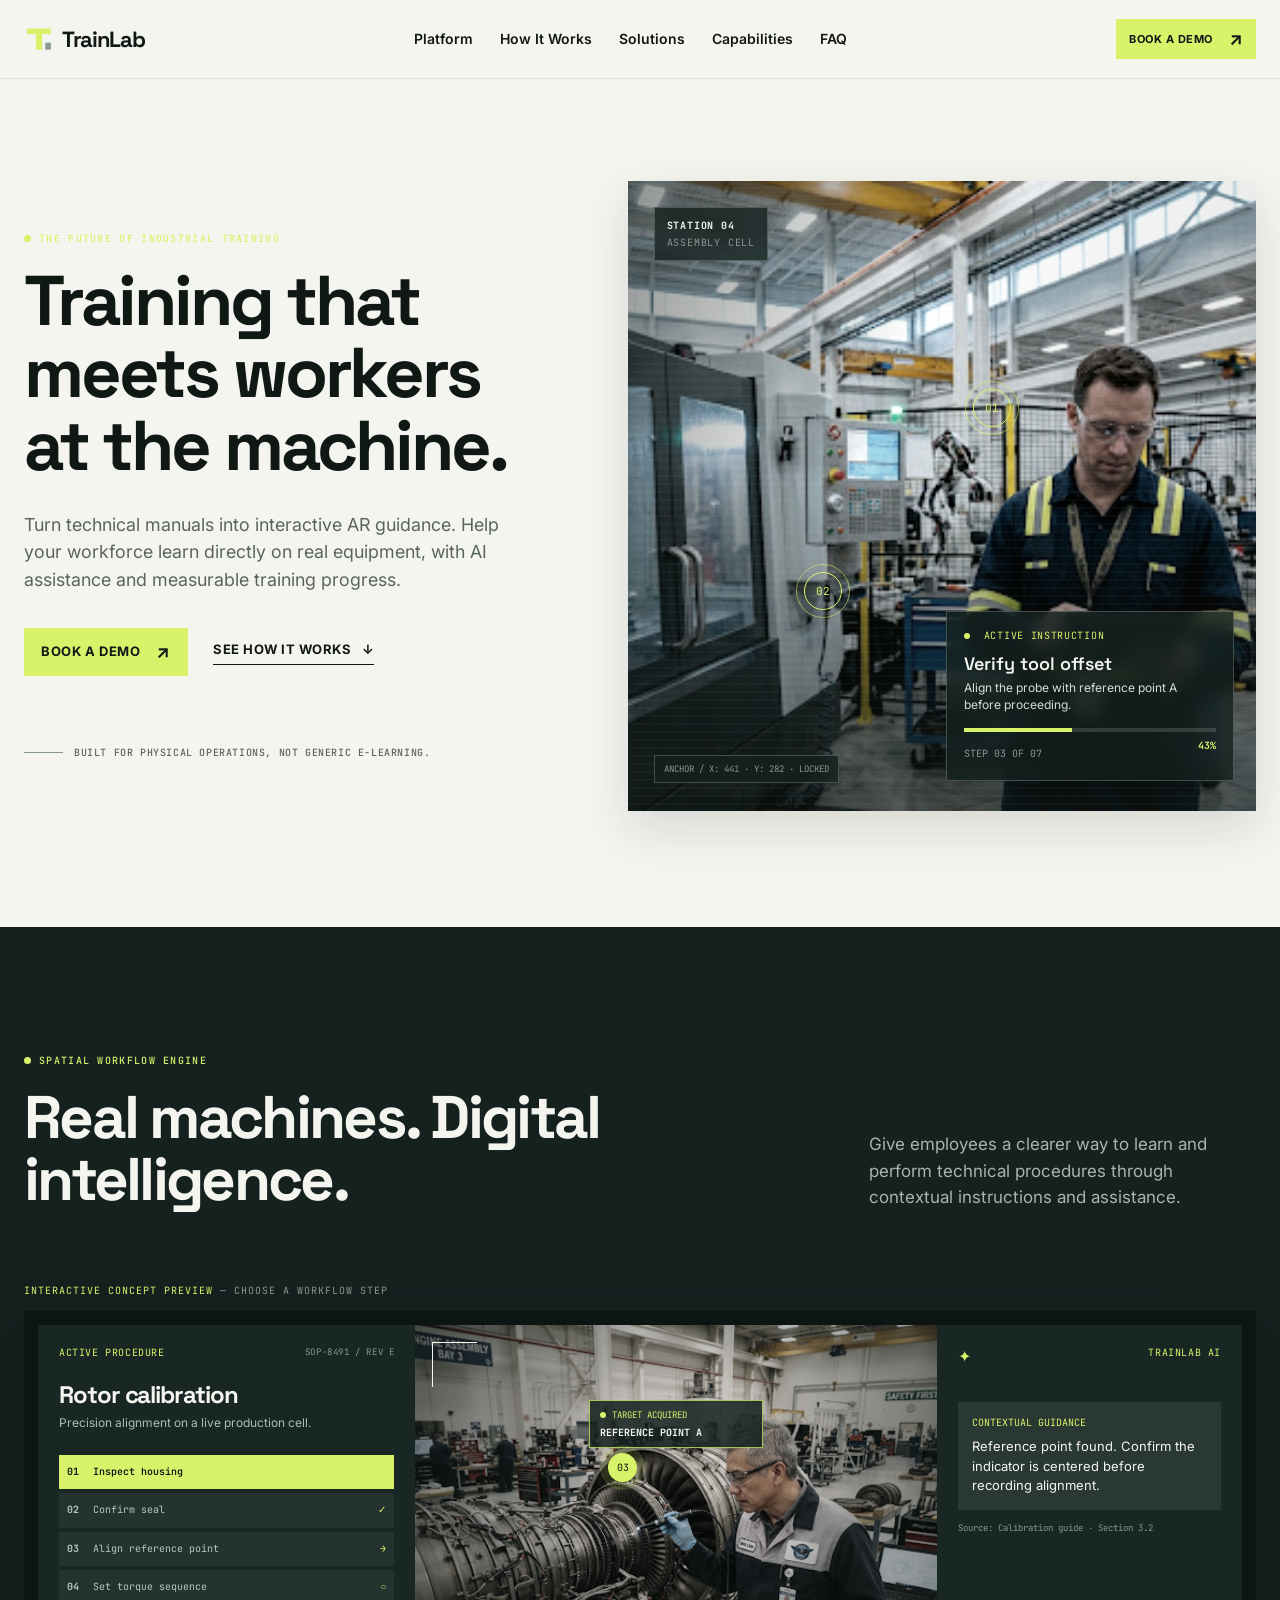
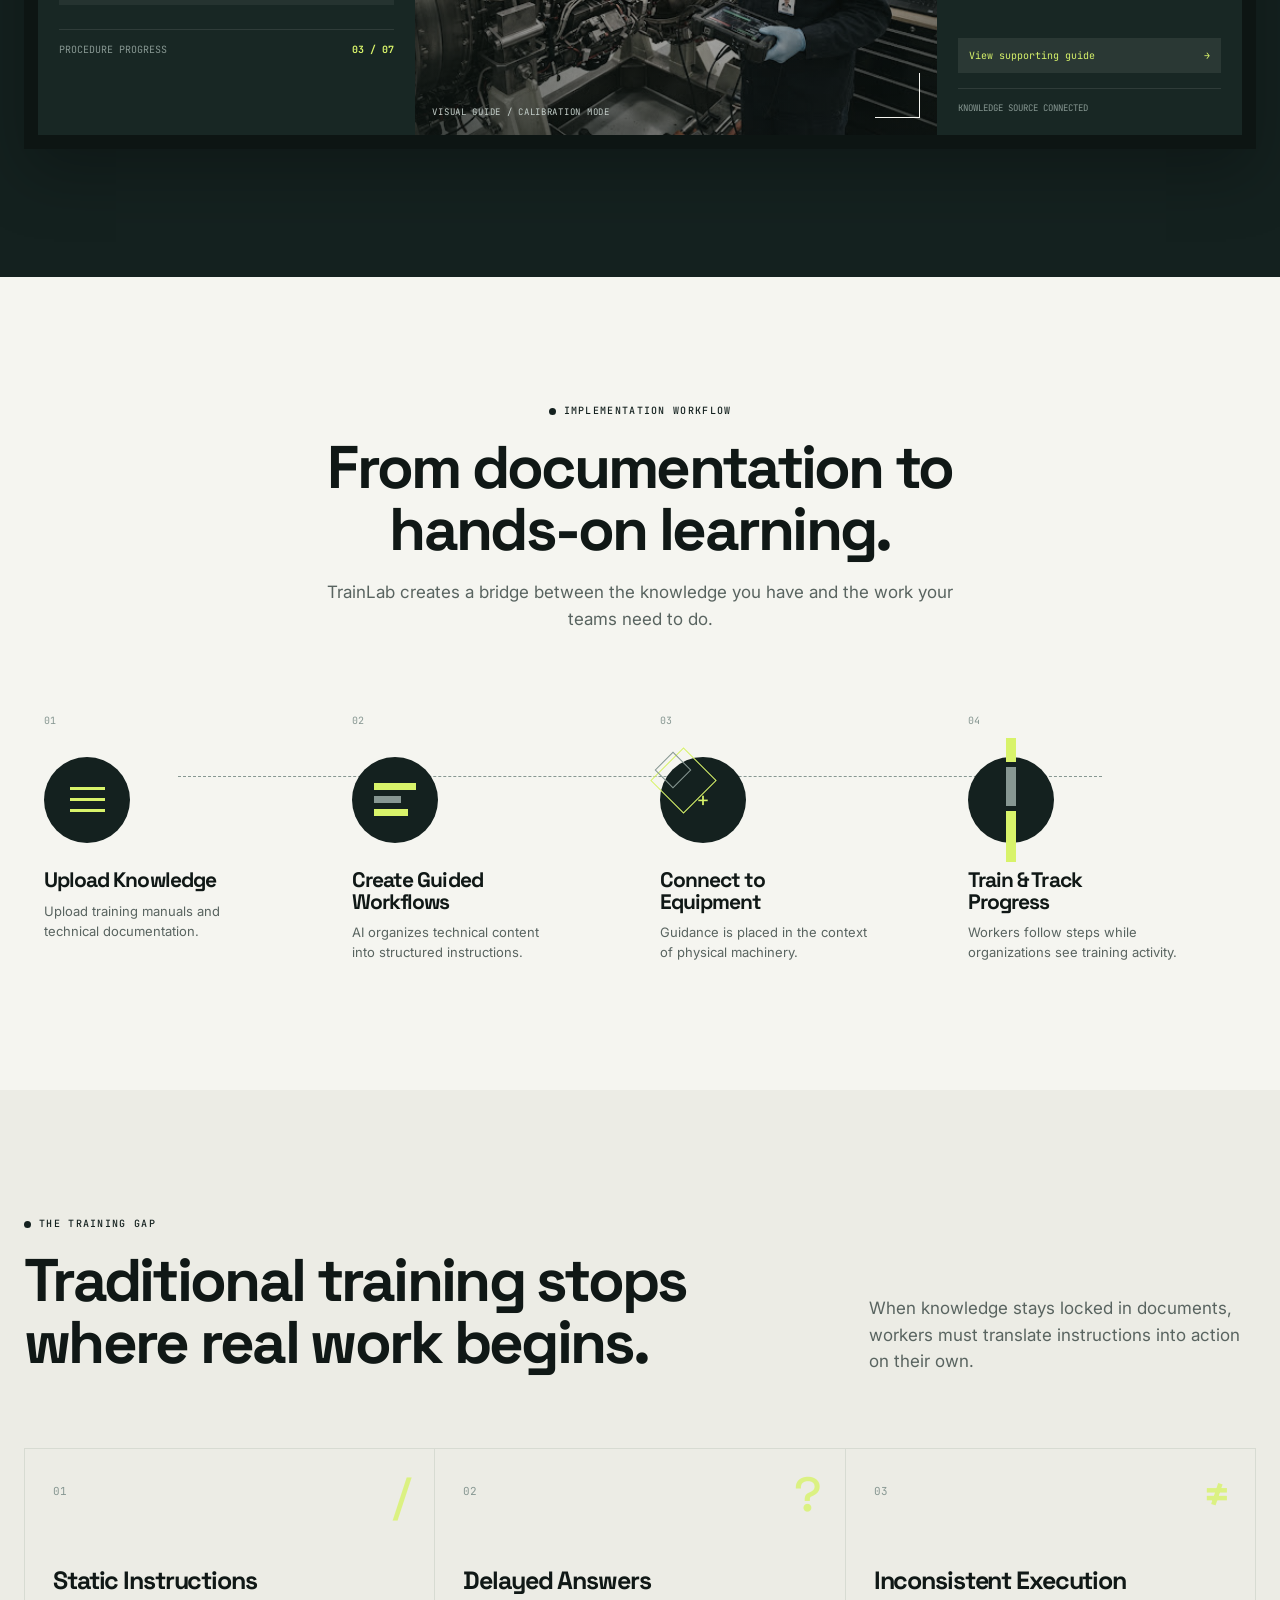
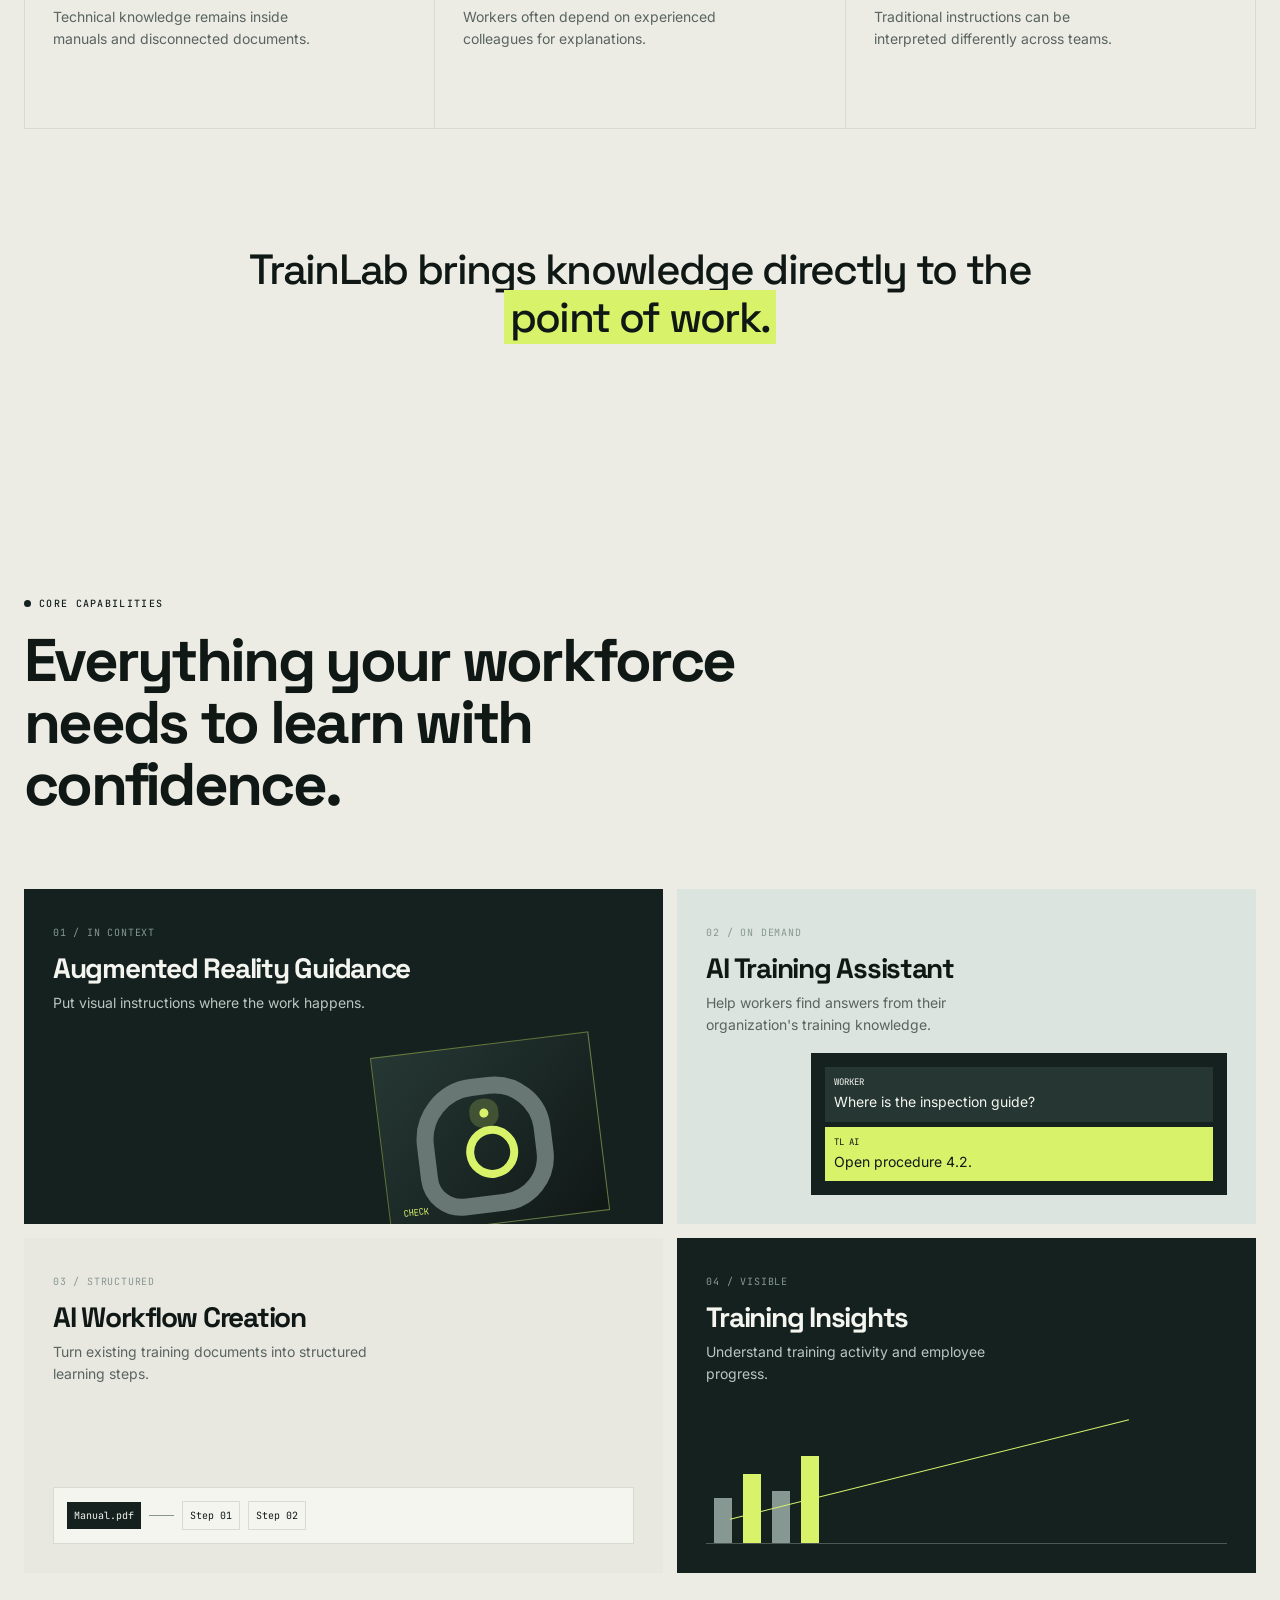
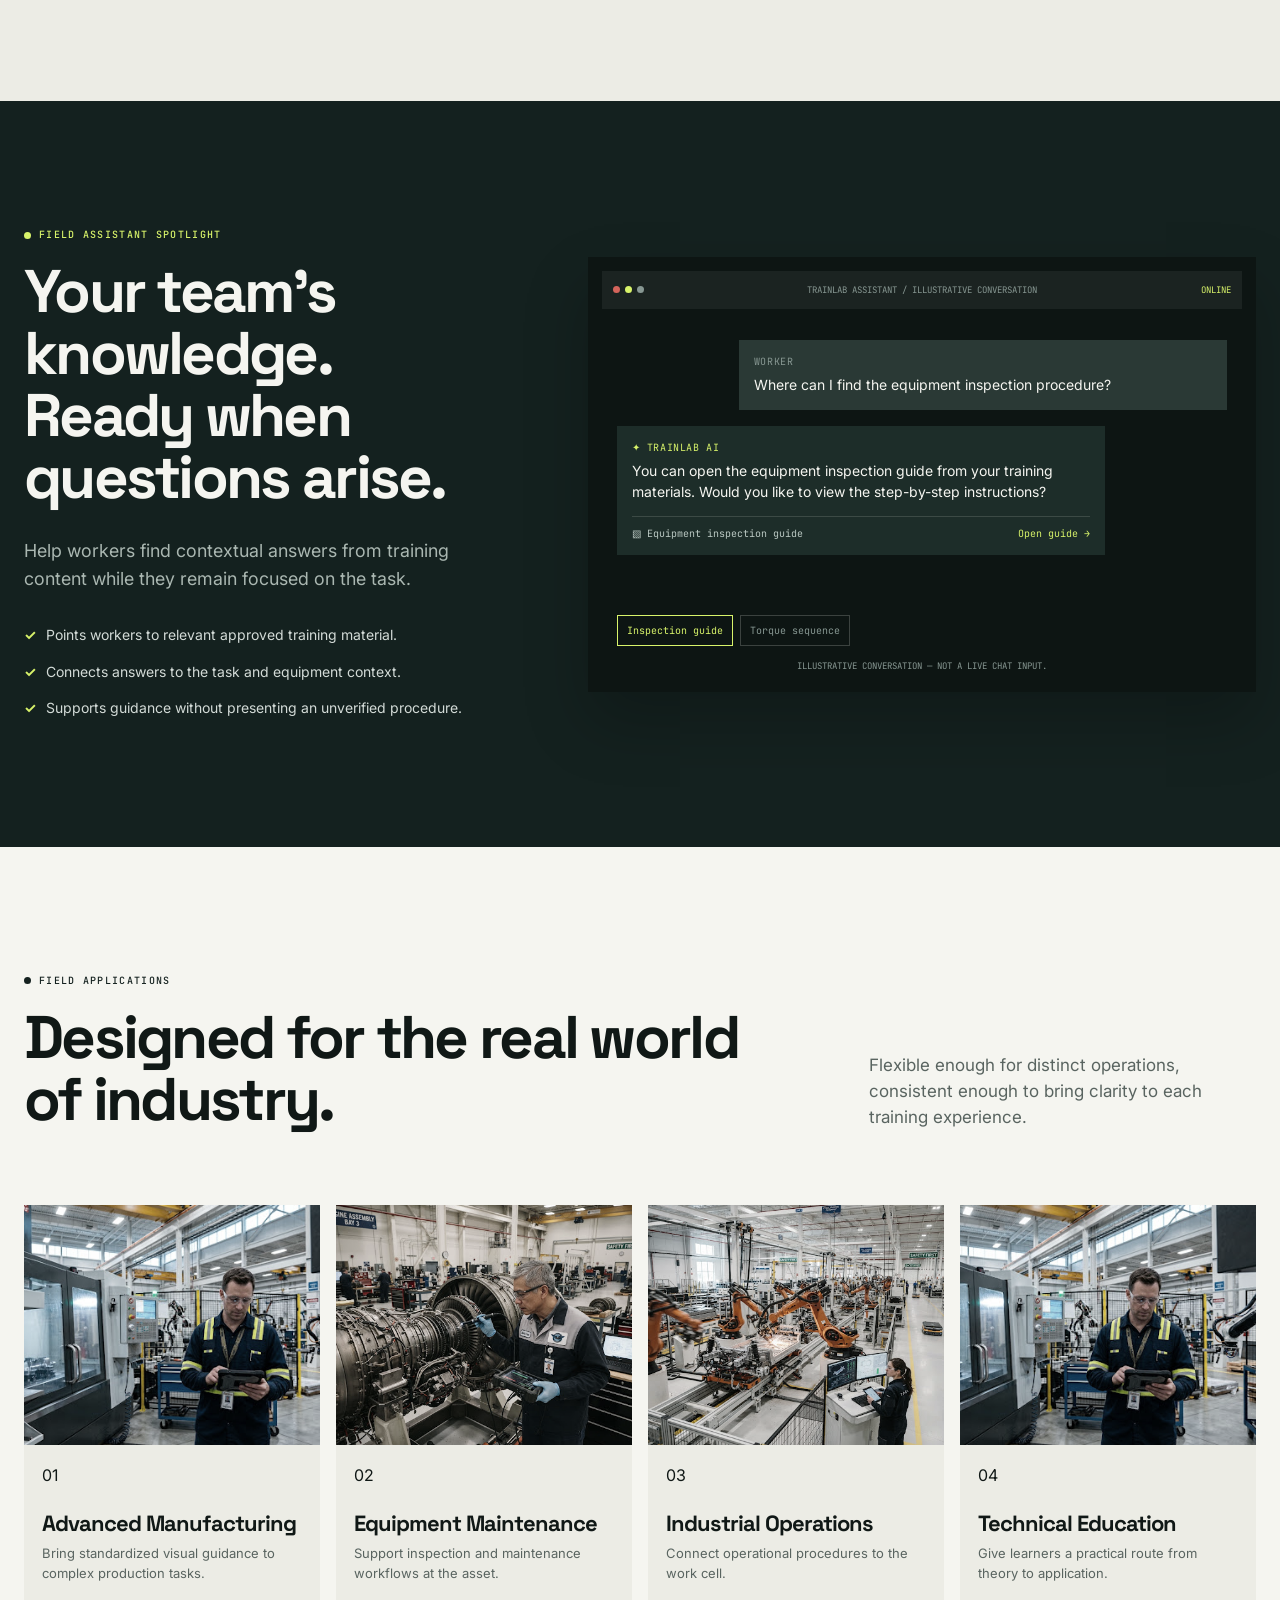
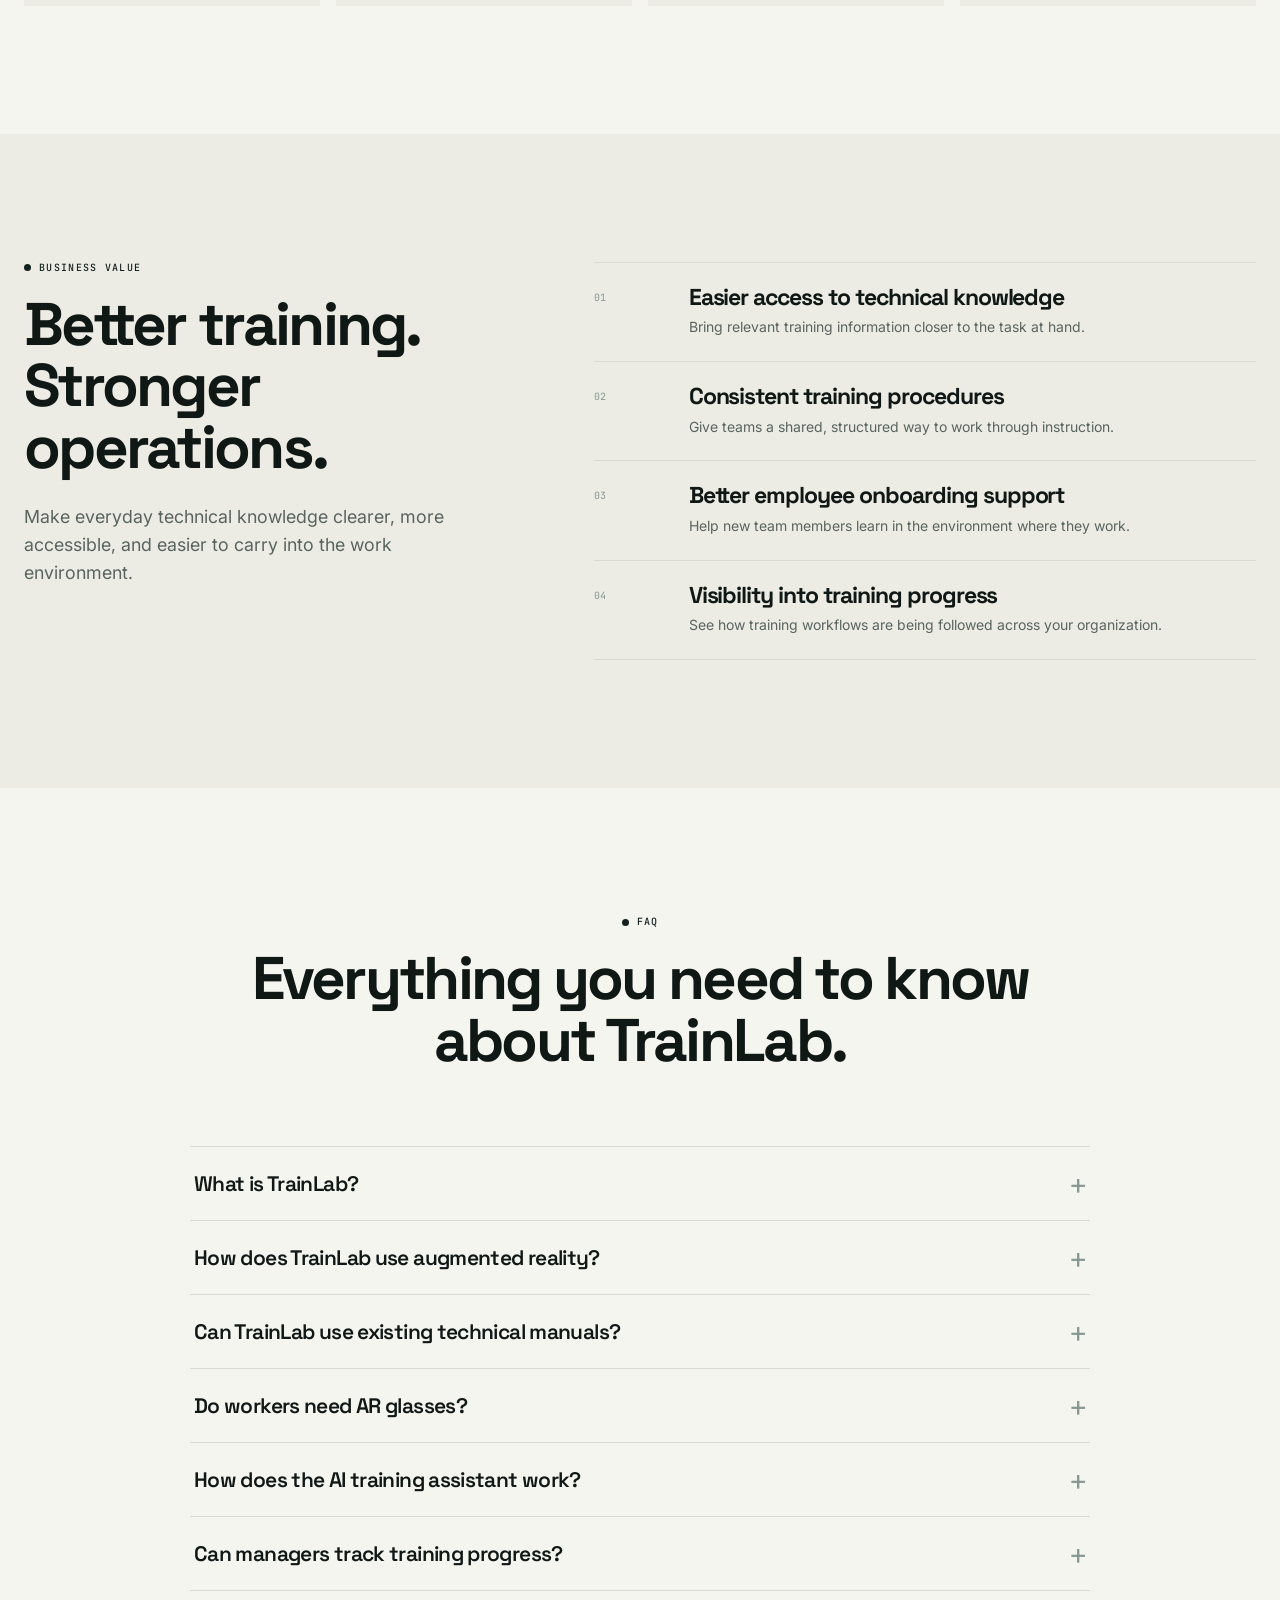
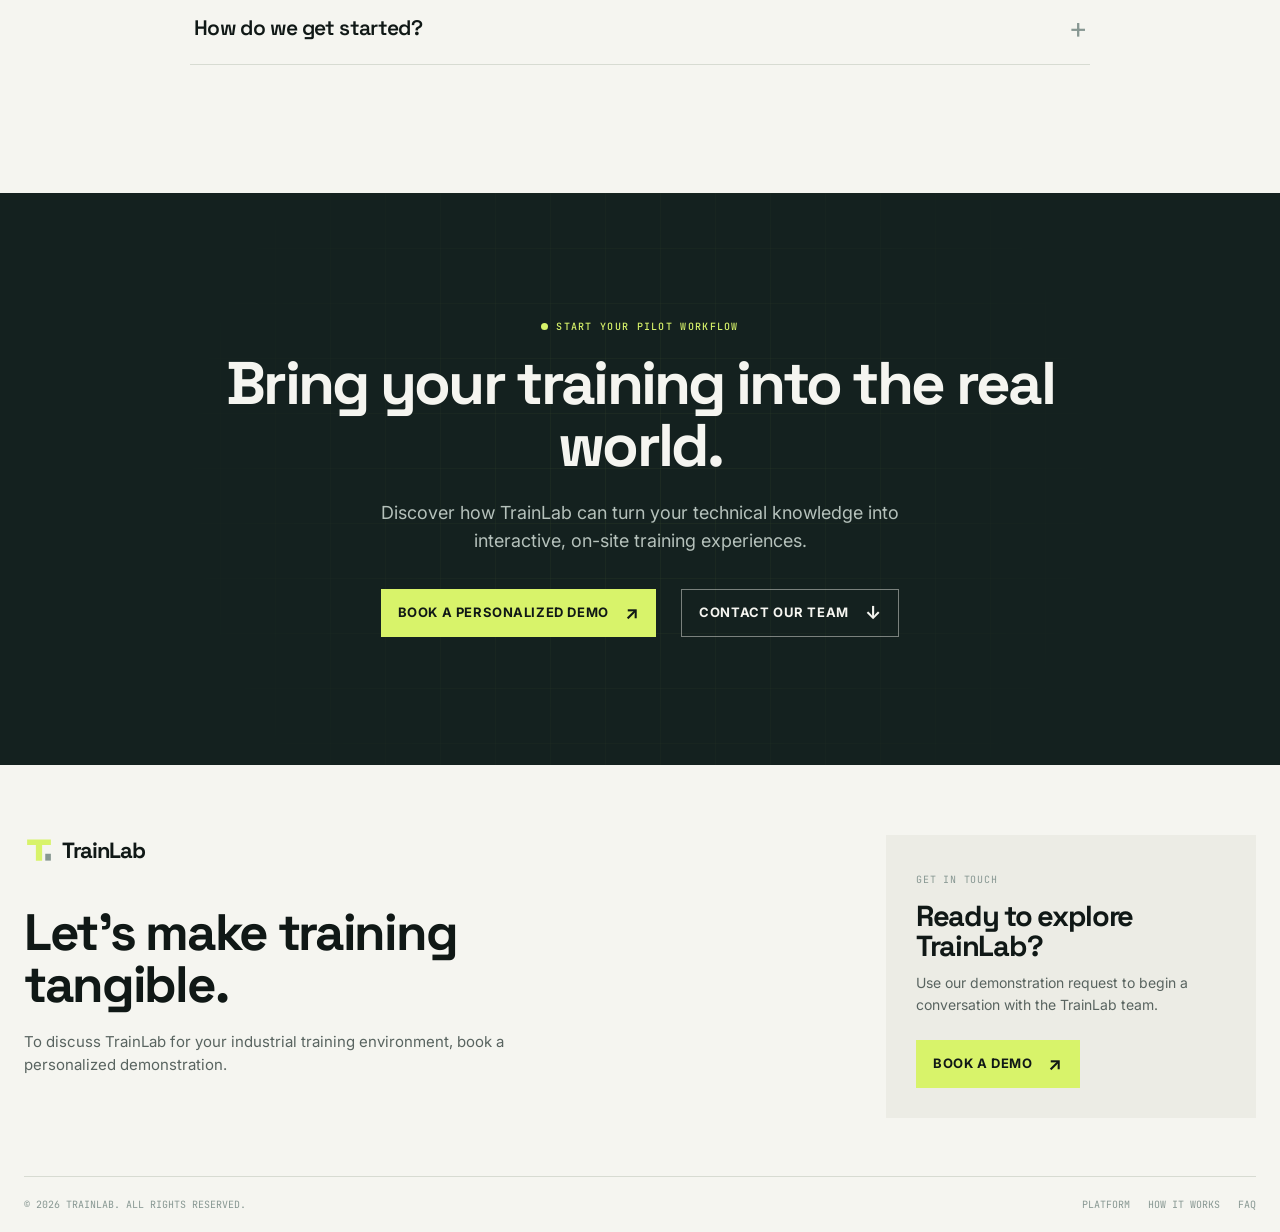
==== commit faf15827: "Align navigation section order and demo CTA" ====
--- a/index.html
+++ b/index.html
@@ -50,13 +50,6 @@
       </div>
     </section>
 
-    <section class="problem section section-soft" id="solutions">
-      <div class="container"><div class="section-heading split-heading"><div><p class="eyebrow dark"><i></i> The training gap</p><h2>Traditional training stops where real work begins.</h2></div><p>When knowledge stays locked in documents, workers must translate instructions into action on their own.</p></div>
-        <div class="problem-grid"><article><span>01</span><h3>Static Instructions</h3><p>Technical knowledge remains inside manuals and disconnected documents.</p><div class="problem-mark">/</div></article><article><span>02</span><h3>Delayed Answers</h3><p>Workers often depend on experienced colleagues for explanations.</p><div class="problem-mark">?</div></article><article><span>03</span><h3>Inconsistent Execution</h3><p>Traditional instructions can be interpreted differently across teams.</p><div class="problem-mark">≠</div></article></div>
-        <p class="bridge-statement">TrainLab brings knowledge directly to the <em>point of work.</em></p>
-      </div>
-    </section>
-
     <section class="platform section section-dark" id="platform">
       <div class="container"><div class="section-heading split-heading inverse"><div><p class="eyebrow"><i></i> Spatial workflow engine</p><h2>Real machines. Digital intelligence.</h2></div><p>Give employees a clearer way to learn and perform technical procedures through contextual instructions and assistance.</p></div>
         <p class="concept-label">Interactive concept preview <span>— choose a workflow step</span></p>
@@ -70,6 +63,13 @@
     </section>
 
     <section class="process section" id="how-it-works"><div class="container"><div class="section-heading centered"><p class="eyebrow dark"><i></i> Implementation workflow</p><h2>From documentation to hands-on learning.</h2><p>TrainLab creates a bridge between the knowledge you have and the work your teams need to do.</p></div><div class="process-grid"><article><span class="process-number">01</span><div class="process-icon doc-icon"><b></b><b></b><b></b></div><h3>Upload Knowledge</h3><p>Upload training manuals and technical documentation.</p></article><article><span class="process-number">02</span><div class="process-icon flow-icon"><i></i><i></i><i></i></div><h3>Create Guided Workflows</h3><p>AI organizes technical content into structured instructions.</p></article><article><span class="process-number">03</span><div class="process-icon ar-icon"><i></i><b>+</b></div><h3>Connect to Equipment</h3><p>Guidance is placed in the context of physical machinery.</p></article><article><span class="process-number">04</span><div class="process-icon chart-icon"><i></i><i></i><i></i></div><h3>Train &amp; Track Progress</h3><p>Workers follow steps while organizations see training activity.</p></article></div></div></section>
+
+    <section class="problem section section-soft" id="solutions">
+      <div class="container"><div class="section-heading split-heading"><div><p class="eyebrow dark"><i></i> The training gap</p><h2>Traditional training stops where real work begins.</h2></div><p>When knowledge stays locked in documents, workers must translate instructions into action on their own.</p></div>
+        <div class="problem-grid"><article><span>01</span><h3>Static Instructions</h3><p>Technical knowledge remains inside manuals and disconnected documents.</p><div class="problem-mark">/</div></article><article><span>02</span><h3>Delayed Answers</h3><p>Workers often depend on experienced colleagues for explanations.</p><div class="problem-mark">?</div></article><article><span>03</span><h3>Inconsistent Execution</h3><p>Traditional instructions can be interpreted differently across teams.</p><div class="problem-mark">≠</div></article></div>
+        <p class="bridge-statement">TrainLab brings knowledge directly to the <em>point of work.</em></p>
+      </div>
+    </section>
 
     <section class="capabilities section section-soft" id="capabilities"><div class="container"><div class="section-heading"><p class="eyebrow dark"><i></i> Core capabilities</p><h2>Everything your workforce needs to learn with confidence.</h2></div><div class="bento-grid">
       <article class="bento ar-bento"><div><span class="card-kicker">01 / In context</span><h3>Augmented Reality Guidance</h3><p>Put visual instructions where the work happens.</p></div><div class="mini-ar"><div class="mini-machine"></div><i class="mini-point"></i><span>CHECK</span></div></article>
@@ -88,6 +88,6 @@
 
     <section class="final-cta section section-dark"><div class="cta-grid-pattern"></div><div class="container cta-content"><p class="eyebrow"><i></i> Start your pilot workflow</p><h2>Bring your training into the real world.</h2><p>Discover how TrainLab can turn your technical knowledge into interactive, on-site training experiences.</p><div class="button-row centered-row"><a class="button" href="#contact">Book a Personalized Demo <span>↗</span></a><a class="button button-ghost" href="#contact">Contact Our Team <span>↓</span></a></div></div></section>
   </main>
-  <footer id="contact"><div class="container footer-top"><div><a class="brand footer-brand" href="#top"><img src="assets/logo/trainlab-mark.svg" alt="" width="38" height="38"><span>TrainLab</span></a><h2>Let's make training tangible.</h2><p>To discuss TrainLab for your industrial training environment, book a personalized demonstration.</p></div><div class="contact-card"><span class="card-kicker">Get in touch</span><h3>Ready to explore TrainLab?</h3><p>Use our demonstration request to begin a conversation with the TrainLab team.</p><a class="button" href="https://trainlab.live" target="_blank" rel="noopener">Visit trainlab.live <span>↗</span></a></div></div><div class="container footer-bottom"><p>© 2026 TrainLab. All rights reserved.</p><nav aria-label="Footer navigation"><a href="#platform">Platform</a><a href="#how-it-works">How it works</a><a href="#faq">FAQ</a></nav></div></footer>
+  <footer id="contact"><div class="container footer-top"><div><a class="brand footer-brand" href="#top"><img src="assets/logo/trainlab-mark.svg" alt="" width="38" height="38"><span>TrainLab</span></a><h2>Let's make training tangible.</h2><p>To discuss TrainLab for your industrial training environment, book a personalized demonstration.</p></div><div class="contact-card"><span class="card-kicker">Get in touch</span><h3>Ready to explore TrainLab?</h3><p>Use our demonstration request to begin a conversation with the TrainLab team.</p><a class="button" href="https://trainlab.live" target="_blank" rel="noopener">Book a Demo <span>↗</span></a></div></div><div class="container footer-bottom"><p>© 2026 TrainLab. All rights reserved.</p><nav aria-label="Footer navigation"><a href="#platform">Platform</a><a href="#how-it-works">How it works</a><a href="#faq">FAQ</a></nav></div></footer>
 </body>
 </html>
